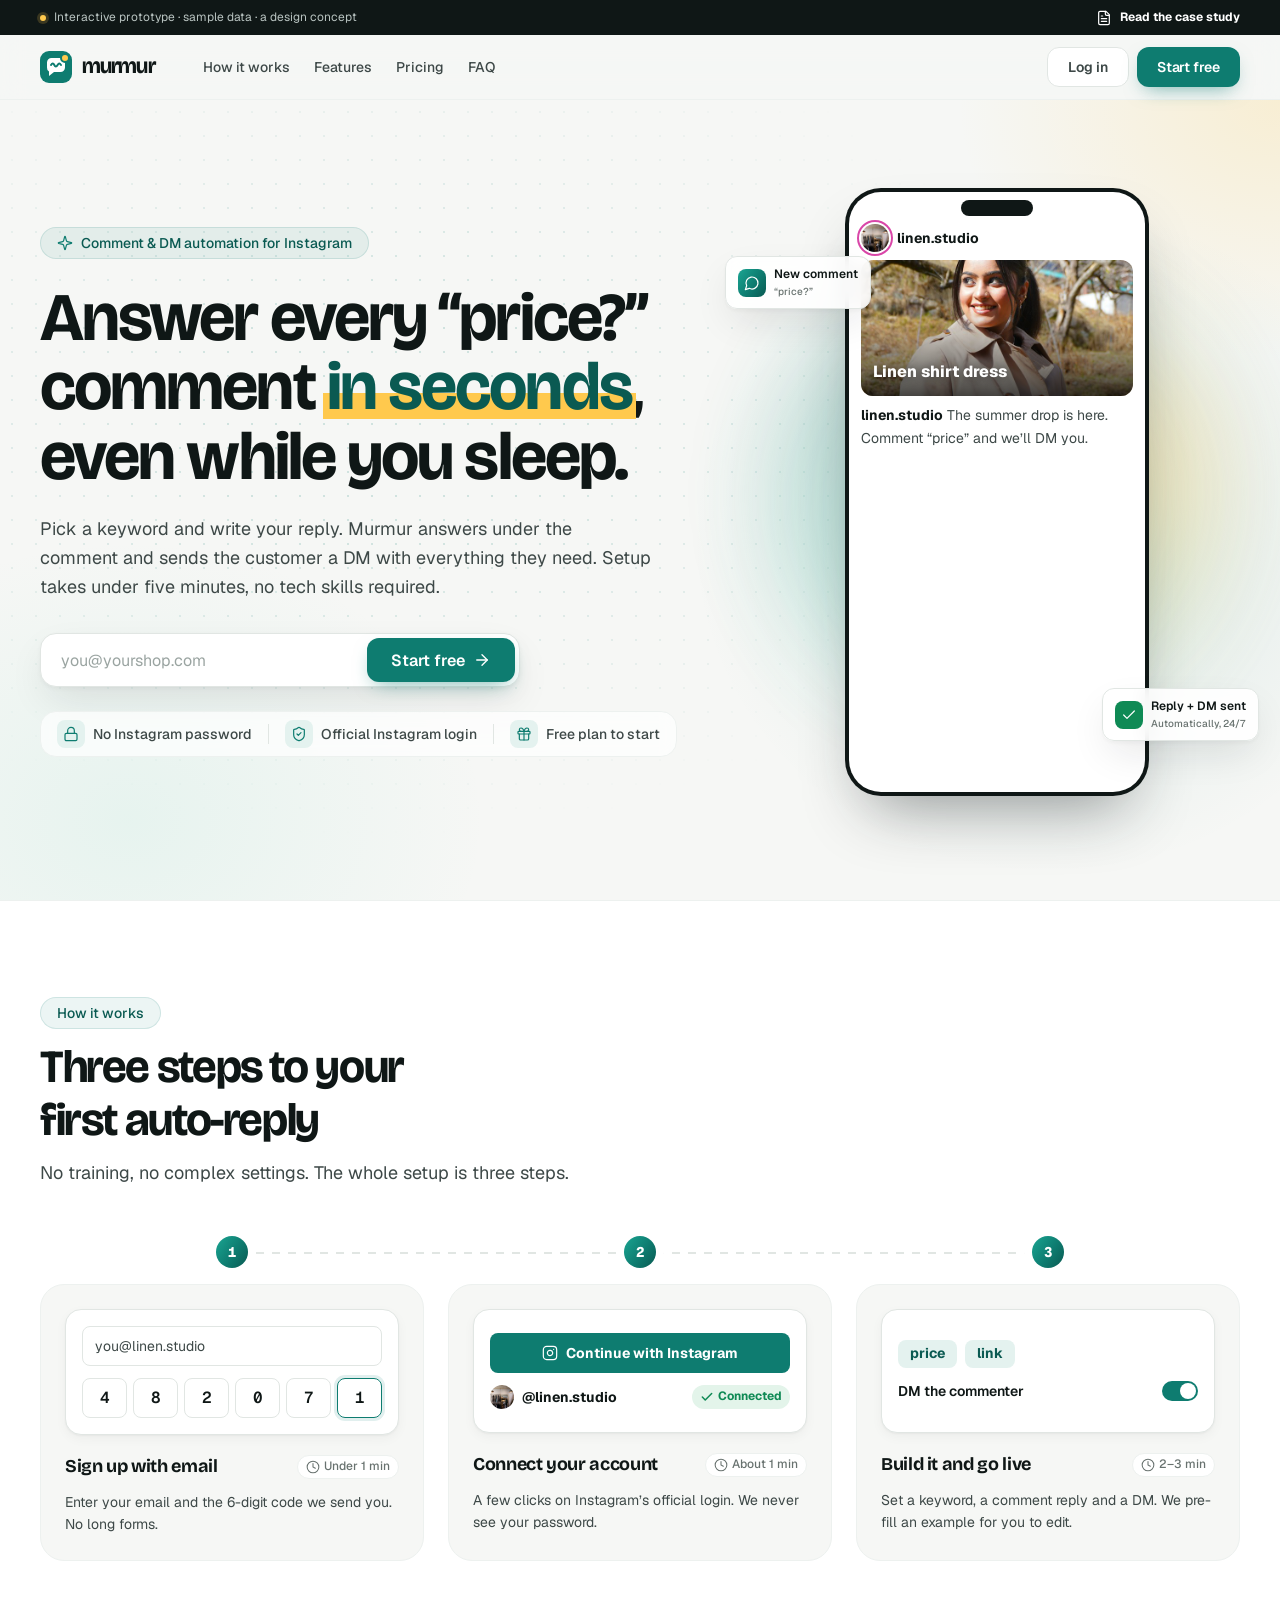
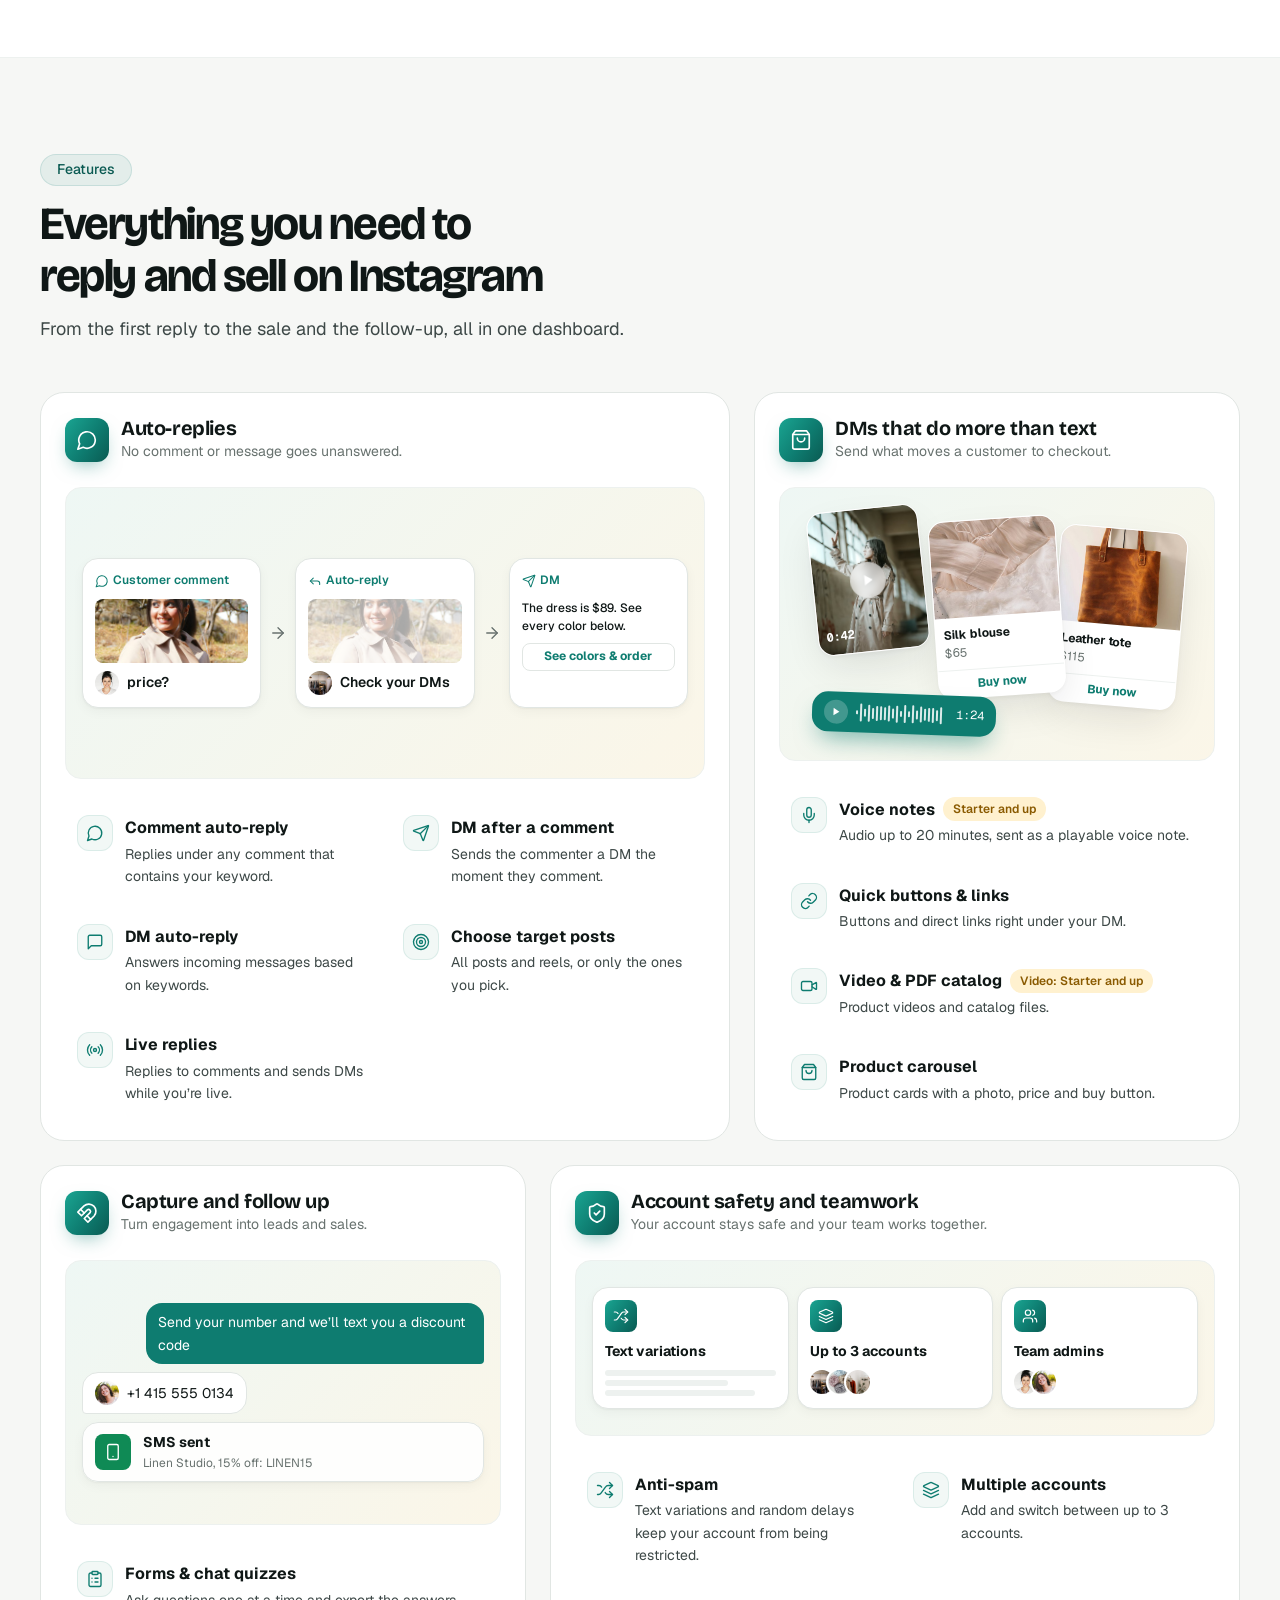
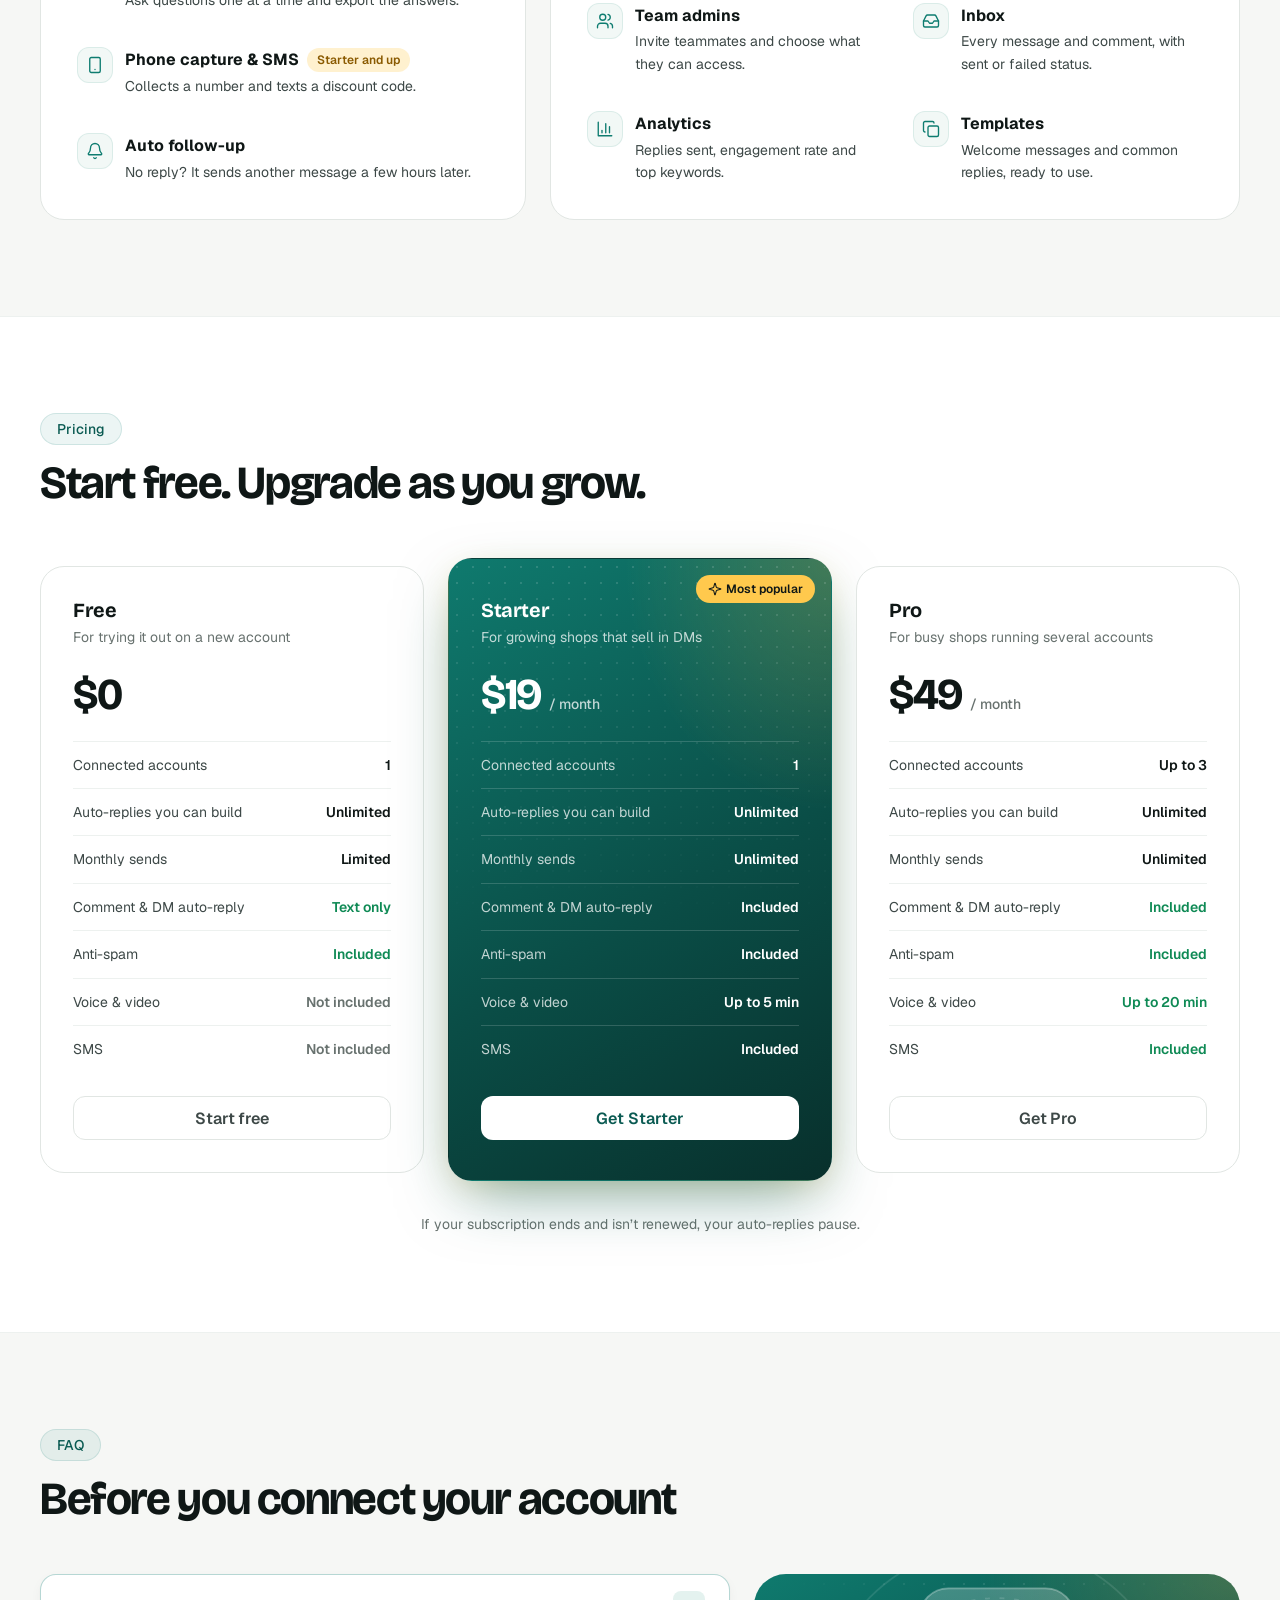
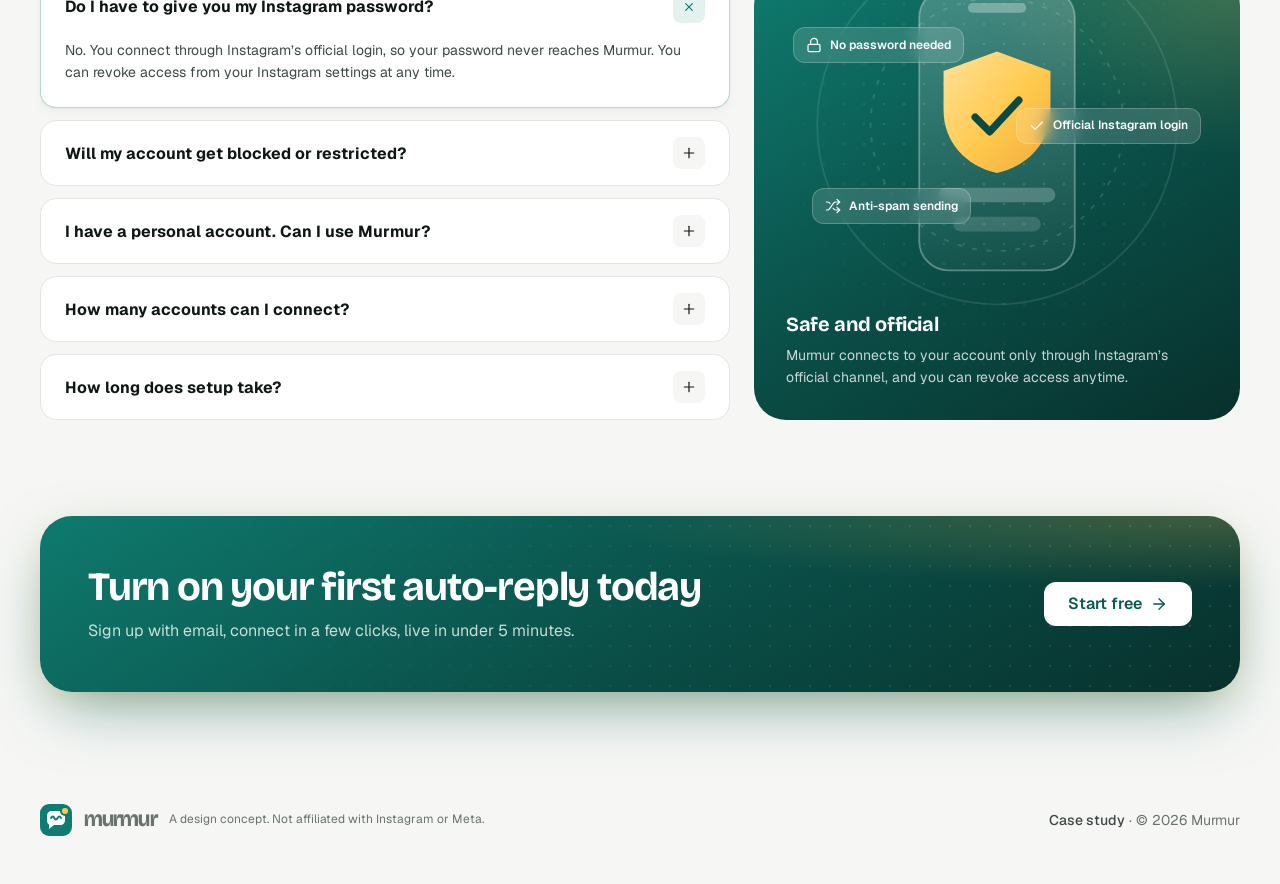
==== index.html @ b7e3a45d "Murmur: landing page, onboarding prototype and case study Co-Authored-By: Claude Opus 5.5 <noreply@a" ====
<!doctype html>
<html lang="en" dir="ltr">
<head>
<meta charset="utf-8">
<meta name="viewport" content="width=device-width, initial-scale=1, viewport-fit=cover">
<title>Murmur prototype</title>
<meta name="description" content="Murmur is a design concept for Instagram comment and DM automation: a landing page and a clickable onboarding flow, from sign-up to your first live auto-reply.">
<meta name="theme-color" content="#0E7C70">
<meta property="og:title" content="Murmur prototype">
<meta property="og:description" content="Murmur is a design concept for Instagram comment and DM automation: a landing page and a clickable onboarding flow, from sign-up to your first live auto-reply.">
<meta property="og:image" content="https://itsrezaazizi.github.io/murmur/docs/og.jpg">
<meta name="twitter:card" content="summary_large_image">
<link rel="icon" href="[data-uri]">
<style>
@font-face{font-family:'Bricolage Grotesque';src:url([data-uri]) format('woff2');font-weight:200 800;font-style:normal;font-display:swap}
@font-face{font-family:'Geist';src:url([data-uri]) format('woff2');font-weight:100 900;font-style:normal;font-display:swap}
@font-face{font-family:'Geist Mono';src:url([data-uri]) format('woff2');font-weight:100 900;font-style:normal;font-display:swap}
/* Murmur design system
   Layout: 1248 container, 12-col grid, 24 gutters. Spacing + radii on a 4px scale. Controls 36 / 40 / 44.
   Identity: lagoon teal (calm, trustworthy, not another blue SaaS) + butter (warmth, the "human" accent).
   Type: Bricolage Grotesque (display) + Geist (UI/body) + Geist Mono (numbers, code). Icons: Lucide, 1.8 stroke.
   Theme: light only (on purpose — the phone previews mimic Instagram's light UI). */
:root{
  color-scheme: light;
  interpolate-size: allow-keywords;
  --paper:#F6F7F5; --surface:#FFFFFF; --ink:#0F1716; --ink-2:#3D4847; --muted:#68726F;
  --line:#E1E6E3; --line-2:#EDF1EF;
  --brand:#0E7C70; --brand-deep:#0A5A52; --brand-soft:#E4F2EF; --brand-tint:#F2F8F6; --brand-ink:#FFFFFF;
  --butter:#FFC94D; --butter-soft:#FFF4D6; --mint:#5FD3B8;
  --grad:linear-gradient(125deg,#1AA592 0%,var(--brand) 55%,var(--brand-deep) 100%);
  --grad-deep:radial-gradient(120% 90% at 100% 0%,rgba(255,201,77,.22) 0%,transparent 45%),linear-gradient(150deg,#0F7A6E 0%,#0A4E47 55%,#08302C 100%);
  --grad-soft:linear-gradient(135deg,#EEF7F4 0%,#FBF6E8 100%);
  --ok:#0F8A55; --ok-soft:#E3F4EA; --warn:#8A5A00; --warn-soft:#FFF1CF; --err:#C0362C;
  --phone:#0F1716; --bubble:#EFF2F1;
  --f:'Geist', ui-sans-serif, system-ui, -apple-system, 'Segoe UI', sans-serif;
  --fd:'Bricolage Grotesque', 'Geist', ui-sans-serif, system-ui, sans-serif;
  --fm:'Geist Mono', ui-monospace, 'SF Mono', Menlo, monospace;
  --t-12:12px; --t-14:14px; --t-16:16px; --t-18:18px; --t-20:20px; --t-24:24px; --t-32:32px; --t-40:40px; --t-48:48px;
  --s-1:4px; --s-2:8px; --s-3:12px; --s-4:16px; --s-5:20px; --s-6:24px; --s-8:32px; --s-10:40px; --s-12:48px; --s-16:64px; --s-20:80px; --s-24:96px;
  --r-4:4px; --r-8:8px; --r-12:12px; --r-16:16px; --r-20:20px; --r-24:24px; --r-32:32px; --r-pill:999px;
  --h-sm:36px; --h-md:40px; --h-lg:44px;
  --sh-1:0 1px 2px rgba(25,28,30,.04),0 4px 12px rgba(25,28,30,.04);
  --sh-2:0 2px 4px rgba(25,28,30,.04),0 16px 40px -8px rgba(25,28,30,.12);
  --glow:0 24px 64px -16px rgba(10,90,82,.55),0 8px 32px -8px rgba(255,201,77,.35);
  --ease:cubic-bezier(.2,.8,.2,1);
}
*{box-sizing:border-box}
[hidden]{display:none!important}
html{-webkit-text-size-adjust:100%}
body{margin:0;background:var(--paper);color:var(--ink);font-family:var(--f);font-size:var(--t-16);line-height:1.6;-webkit-font-smoothing:antialiased;-moz-osx-font-smoothing:grayscale;font-feature-settings:"ss01","cv11"}
h1,h2,h3{font-family:var(--fd);line-height:1.15;margin:0;text-wrap:balance;color:var(--ink);font-weight:700;letter-spacing:-.02em}
::selection{background:var(--butter);color:var(--ink)}
p{margin:0}
button,input,textarea,select{font:inherit;color:inherit}
button{cursor:pointer}
a{color:var(--brand)}
:focus-visible{outline:2px solid var(--brand);outline-offset:2px;border-radius:var(--r-8)}
.wrap{max-width:1248px;margin-inline:auto;padding-inline:var(--s-6)}
@media (max-width:640px){.wrap{padding-inline:var(--s-4)}}
.g12{display:grid;grid-template-columns:repeat(12,minmax(0,1fr));gap:var(--s-6)}
.sr{position:absolute;width:1px;height:1px;overflow:hidden;clip:rect(0 0 0 0)}
svg.i{width:20px;height:20px;flex:none;stroke:currentColor;fill:none;stroke-width:1.8;stroke-linecap:round;stroke-linejoin:round}
.ic{display:inline-grid;place-items:center;flex:none}
.ic.ic{display:inline-grid;place-items:center;gap:0;margin:0;padding:0;line-height:0}
/* highlighter mark: the butter accent, used once per screen */
.gt{position:relative;white-space:nowrap;color:var(--brand-deep);background:linear-gradient(transparent 58%,var(--butter) 58%,var(--butter) 90%,transparent 90%);padding-inline:.06em;margin-inline:-.06em;-webkit-box-decoration-break:clone;box-decoration-break:clone}
.num,.mono{font-family:var(--fm);font-feature-settings:"tnum"}
.ph{background-size:cover;background-position:center;background-color:#E7E3DE}

/* prototype strip */
.proto{background:var(--ink);color:#B9C4C1;font-size:var(--t-12)}
.proto .dot{display:inline-block;width:6px;height:6px;border-radius:50%;background:var(--butter);margin-inline-end:var(--s-2);vertical-align:middle;box-shadow:0 0 0 3px rgba(255,201,77,.18)}
.proto .wrap{display:flex;gap:var(--s-3);align-items:center;justify-content:space-between;padding-block:var(--s-2);flex-wrap:wrap}
.proto a{color:#FFFFFF;text-decoration:none;font-weight:700;display:inline-flex;gap:var(--s-2);align-items:center}
.proto a svg{width:16px;height:16px}

/* buttons 36 / 40 / 44 */
.btn{display:inline-flex;align-items:center;justify-content:center;gap:var(--s-2);height:var(--h-md);padding-inline:var(--s-5);border:0;border-radius:var(--r-12);font-weight:700;font-size:var(--t-14);text-decoration:none;white-space:nowrap;transition:transform .15s,background .2s,box-shadow .2s,border-color .2s}
.btn svg{width:18px;height:18px}
.btn:active{transform:translateY(1px)}
.btn-sm{height:var(--h-sm);padding-inline:var(--s-4);border-radius:var(--r-8)}
.btn-lg{height:var(--h-lg);padding-inline:var(--s-6);font-size:var(--t-16)}
.btn-primary{background:var(--brand);color:var(--brand-ink);box-shadow:0 8px 20px -8px rgba(14,124,112,.6)}
.btn-primary:hover{background:var(--brand-deep)}
.btn-ghost{background:var(--surface);color:var(--ink-2);border:1px solid var(--line)}
.btn-ghost:hover{border-color:var(--ink-2)}
.btn-white{background:#FFFFFF;color:var(--brand)}
.btn-white:hover{background:var(--brand-soft)}
.btn-text{background:none;color:var(--ink-2);padding-inline:var(--s-2)}
.btn-text:hover{color:var(--brand)}
.btn-block{width:100%}
.btn[disabled]{opacity:.5;cursor:not-allowed}

.logo{display:inline-flex;align-items:center;gap:10px;color:var(--ink);text-decoration:none}
.logo-svg{width:32px;height:32px;display:block;flex:none}
.logo-word{font-family:var(--fd);font-weight:700;font-size:22px;letter-spacing:-.04em;line-height:1;font-variation-settings:"opsz" 96;padding-bottom:2px}
.tagpill{display:inline-flex;align-items:center;gap:var(--s-2);height:32px;padding-inline:var(--s-4);border-radius:var(--r-pill);font-size:var(--t-14);font-weight:600;color:var(--brand-deep);background:rgba(14,124,112,.08);border:1px solid rgba(14,124,112,.14)}
.tagpill svg{width:16px;height:16px;color:var(--brand)}

/* ================= LANDING ================= */
.site-head{position:sticky;top:env(safe-area-inset-top,0px);z-index:20;background:rgba(246,247,245,.8);backdrop-filter:blur(12px);border-bottom:1px solid var(--line-2)}
.site-head .wrap{display:flex;align-items:center;gap:var(--s-6);height:64px}
.site-nav{display:flex;gap:var(--s-6);margin-inline-start:var(--s-6)}
.site-nav a{color:var(--ink-2);text-decoration:none;font-weight:500;font-size:var(--t-14)}
.site-nav a:hover{color:var(--brand)}
.head-cta{display:flex;gap:var(--s-2);margin-inline-start:auto}
@media (max-width:860px){.site-nav{display:none}.head-cta{margin-inline-start:auto}.head-cta .btn-ghost{display:none}}

.hero{position:relative;overflow:hidden;padding-block:var(--s-16) var(--s-20)}
.hero::before{content:"";position:absolute;inset:0;background-image:radial-gradient(rgba(14,124,112,.16) 1px,transparent 1px);background-size:24px 24px;-webkit-mask-image:radial-gradient(ellipse 70% 70% at 30% 40%,#000 20%,transparent 75%);mask-image:radial-gradient(ellipse 70% 70% at 30% 40%,#000 20%,transparent 75%);pointer-events:none}
.hero::after{content:"";position:absolute;inset:0;background:radial-gradient(36% 46% at 100% 0%,rgba(255,201,77,.20),transparent 70%),radial-gradient(40% 60% at 82% 55%,rgba(14,124,112,.12),transparent 70%),radial-gradient(40% 50% at 10% 90%,rgba(95,211,184,.10),transparent 70%);pointer-events:none}
.hero .g12{position:relative;z-index:1;align-items:center}
.hero-copy{grid-column:span 7}
.hero-vis{grid-column:span 5}
.hero h1{font-size:clamp(40px,5.4vw,68px);font-weight:700;margin-top:var(--s-6);line-height:1.02;letter-spacing:-.035em;font-variation-settings:"opsz" 96}
.hero .lead{font-size:var(--t-18);color:var(--ink-2);margin-top:var(--s-6);max-width:34em;line-height:1.6}
.signup-inline{margin-top:var(--s-8);display:flex;gap:var(--s-2);max-width:480px;padding:var(--s-1);background:var(--surface);border:1px solid var(--line);border-radius:var(--r-16);box-shadow:var(--sh-2)}
.signup-inline .input{border:0;box-shadow:none}
.signup-inline .input:focus{box-shadow:none}
.signup-wrap .err{display:block;margin-top:var(--s-2)}
.field{flex:1;min-width:0;display:flex;flex-direction:column;gap:var(--s-2)}
.input{width:100%;height:var(--h-lg);border:1px solid var(--line);background:var(--surface);border-radius:var(--r-12);padding-inline:var(--s-4);font-size:var(--t-16);transition:border-color .15s,box-shadow .15s}
.input:focus{outline:none;border-color:var(--brand);box-shadow:0 0 0 4px rgba(14,124,112,.12)}
.input::placeholder{color:#9AA4A1}
.input.bad{border-color:var(--err)}
.err{color:var(--err);font-size:var(--t-14);font-weight:500}
/* trust row */
.trust{display:inline-flex;flex-wrap:wrap;align-items:center;gap:var(--s-2) var(--s-4);margin-top:var(--s-6);padding:var(--s-2) var(--s-4);background:rgba(255,255,255,.7);backdrop-filter:blur(8px);border:1px solid var(--line-2);border-radius:var(--r-16)}
.trust > span{display:inline-flex;align-items:center;gap:var(--s-2);font-size:var(--t-14);color:var(--ink-2);font-weight:500}
.trust .ic{width:28px;height:28px;border-radius:var(--r-8);background:var(--brand-soft);color:var(--brand)}
.trust .ic svg{width:16px;height:16px}
.trust .sep{width:1px;height:20px;background:var(--line)}
@media (max-width:960px){
  .hero{padding-block:var(--s-10) var(--s-12)}
  .hero-copy,.hero-vis{grid-column:1/-1}
}
@media (max-width:640px){.trust{display:flex;flex-direction:column;align-items:flex-start}.trust .sep{display:none}}
@media (max-width:520px){.signup-inline{flex-direction:column}.signup-inline .btn{width:100%}}

/* stage */
.stage{position:relative;display:grid;place-items:center;padding-block:var(--s-6)}
.stage .ring{position:absolute;width:440px;height:440px;max-width:100%;border-radius:50%;background:conic-gradient(from 200deg,rgba(95,211,184,.34),rgba(14,124,112,.30),rgba(255,201,77,.38),rgba(95,211,184,.34));filter:blur(48px);opacity:.85}
.float{position:absolute;z-index:3;display:flex;align-items:center;gap:var(--s-2);padding:var(--s-2) var(--s-3);background:rgba(255,255,255,.9);backdrop-filter:blur(8px);border:1px solid var(--line);border-radius:var(--r-12);box-shadow:var(--sh-2);font-size:var(--t-12);font-weight:600;white-space:nowrap}
.float .fi{width:28px;height:28px;border-radius:var(--r-8);display:grid;place-items:center;color:#fff;background:var(--grad)}
.float .fi svg{width:16px;height:16px}
.float small{display:block;color:var(--muted);font-weight:500}
.float.f1{top:14%;left:-6%}
.float.f2{bottom:12%;right:-4%}
.float.f2 .fi{background:var(--ok)}
@media (prefers-reduced-motion:no-preference){.float.f1{animation:bob 6s ease-in-out infinite}.float.f2{animation:bob 6s ease-in-out -3s infinite}}
@keyframes bob{0%,100%{transform:translateY(0)}50%{transform:translateY(-8px)}}
@media (max-width:1100px){.float.f1{left:0}.float.f2{right:0}}
@media (max-width:420px){.float{display:none}}

/* phone mock */
.phone{position:relative;z-index:2;width:304px;max-width:100%;margin-inline:auto;background:var(--phone);border-radius:36px;padding:var(--s-1);box-shadow:0 32px 64px -24px rgba(25,28,30,.45)}
.screen{background:var(--surface);border-radius:32px;overflow:hidden;height:600px;display:flex;flex-direction:column;position:relative;font-size:var(--t-14);line-height:1.6}
.notch{height:24px;display:flex;justify-content:center;align-items:flex-end;flex:none}
.notch::after{content:"";width:72px;height:16px;border-radius:var(--r-8);background:var(--phone)}
.ig-bar{display:flex;align-items:center;justify-content:space-between;padding:var(--s-2) var(--s-4);border-bottom:1px solid var(--line-2);font-weight:700;flex:none}
.ig-head{display:flex;align-items:center;gap:var(--s-2);padding:var(--s-2) var(--s-3)}
.av{width:28px;height:28px;border-radius:50%;display:grid;place-items:center;font-weight:800;font-size:var(--t-12);flex:none;background-color:#E7E3DE;background-size:cover;background-position:center;color:#fff}
.av.story{box-shadow:0 0 0 2px #fff,0 0 0 4px #D946A8}
.av.sm{width:24px;height:24px}
.av.lg{width:52px;height:52px}
.ig-img{aspect-ratio:1/1;max-width:100%;margin-inline:var(--s-3);border-radius:var(--r-12);display:flex;align-items:flex-end;padding:var(--s-3);color:#fff;font-weight:800;font-size:var(--t-16);position:relative;overflow:hidden}
.ig-img::after{content:"";position:absolute;inset:auto 0 0 0;height:64%;background:linear-gradient(180deg,transparent,rgba(0,0,0,.72))}
.ig-img span{position:relative;z-index:1;text-shadow:0 1px 8px rgba(0,0,0,.45)}
.ig-cap{padding:var(--s-2) var(--s-3);color:var(--ink-2)}
.ig-cap b,.cm b{color:var(--ink);font-weight:700;margin-inline-end:var(--s-1)}
.cms{padding:var(--s-1) var(--s-3) var(--s-3);display:flex;flex-direction:column;gap:var(--s-3)}
.cm{display:flex;gap:var(--s-2);align-items:flex-start}
.cm .av{width:24px;height:24px}
.cm.reply{margin-inline-start:var(--s-8)}
.cm .meta{color:var(--muted);font-size:var(--t-12)}

/* landing demo */
.demo .ig-img{aspect-ratio:2/1}
.demo .cm,.demo .dm-pop{transition:opacity .45s,transform .45s}
.demo[data-s="0"] .s1,.demo[data-s="0"] .s2,.demo[data-s="0"] .s3,
.demo[data-s="1"] .s2,.demo[data-s="1"] .s3,
.demo[data-s="2"] .s3,.demo[data-s="3"] .s3{opacity:0;transform:translateY(8px)}
.typing{display:inline-flex;gap:4px;vertical-align:middle}
.typing i{width:6px;height:6px;border-radius:50%;background:var(--muted);animation:blink 1s infinite}
.typing i:nth-child(2){animation-delay:.15s}.typing i:nth-child(3){animation-delay:.3s}
@keyframes blink{0%,100%{opacity:.25}50%{opacity:1}}
.dm-pop{position:absolute;inset-inline:var(--s-3);bottom:var(--s-3);background:var(--surface);border:1px solid var(--line);border-radius:var(--r-16);padding:var(--s-3);box-shadow:var(--sh-2);display:flex;flex-direction:column;gap:var(--s-2);z-index:2}
.dm-pop .top{display:flex;align-items:center;gap:var(--s-2);font-weight:700;font-size:var(--t-12)}
.dm-pop .top small{margin-inline-start:auto;color:var(--ok);font-weight:700;display:inline-flex;gap:var(--s-1);align-items:center}
.dm-pop .top small svg{width:14px;height:14px}
.dm-pop .msg{background:var(--bubble);border-radius:var(--r-12);padding:var(--s-2) var(--s-3)}
.dm-pop .b{border:1px solid var(--line);border-radius:var(--r-8);text-align:center;height:var(--h-sm);display:grid;place-items:center;color:var(--brand);font-weight:700}
@media (prefers-reduced-motion:reduce){.demo .cm,.demo .dm-pop{transition:none}.typing i{animation:none;opacity:.6}}

/* sections */
.sec{padding-block:var(--s-24)}
.sec-head{max-width:640px;margin-bottom:var(--s-12);display:flex;flex-direction:column;gap:var(--s-3);align-items:flex-start}
.sec-head h2{font-size:clamp(24px,3vw,32px)}
.sec-head p{color:var(--ink-2);font-size:var(--t-16)}
.band{background:var(--surface);border-block:1px solid var(--line-2)}
@media (max-width:700px){.sec{padding-block:var(--s-16)}.sec-head{margin-bottom:var(--s-8)}}

/* steps */
.steps{position:relative}
.steps::before{content:"";position:absolute;top:16px;inset-inline:16.66%;height:2px;background:repeating-linear-gradient(90deg,var(--line) 0 8px,transparent 8px 16px)}
.step{grid-column:span 4;display:flex;flex-direction:column;gap:var(--s-4);position:relative}
.step .n{width:32px;height:32px;border-radius:50%;background:var(--grad);color:#fff;display:grid;place-items:center;font-weight:800;font-size:var(--t-14);box-shadow:0 0 0 8px var(--surface);margin-inline:auto}
.step-card{background:var(--paper);border:1px solid var(--line-2);border-radius:var(--r-24);padding:var(--s-6);display:flex;flex-direction:column;gap:var(--s-3);flex:1}
.step-card .mock{margin-bottom:var(--s-2)}
.st-h{display:flex;align-items:center;justify-content:space-between;gap:var(--s-3)}
.step h3{font-size:var(--t-18)}
.step p{color:var(--ink-2);font-size:var(--t-14)}
.step .t{display:inline-flex;align-items:center;gap:var(--s-1);font-size:var(--t-12);color:var(--muted);font-weight:500;height:24px;padding-inline:var(--s-2);border-radius:var(--r-pill);background:var(--surface);border:1px solid var(--line-2);white-space:nowrap;flex:none}
.step .t svg{width:14px;height:14px}
.mock{background:var(--surface);border:1px solid var(--line);border-radius:var(--r-16);padding:var(--s-4);display:flex;flex-direction:column;gap:var(--s-3);box-shadow:var(--sh-1);min-height:124px;justify-content:center}
.m-input{height:var(--h-md);border:1px solid var(--line);border-radius:var(--r-8);display:flex;align-items:center;padding-inline:var(--s-3);color:var(--ink-2);font-size:var(--t-14)}
.m-otp{display:flex;gap:6px}
.m-otp i{flex:1;height:var(--h-md);border-radius:var(--r-8);border:1px solid var(--line);display:grid;place-items:center;font-style:normal;font-weight:600;font-family:var(--fm)}
.m-otp i:last-child{border-color:var(--brand);box-shadow:0 0 0 3px rgba(14,124,112,.12)}
.m-btn{height:var(--h-md);border-radius:var(--r-8);background:var(--brand);color:#fff;display:flex;align-items:center;justify-content:center;gap:var(--s-2);font-weight:700;font-size:var(--t-14)}
.m-btn svg{width:16px;height:16px}
.m-page{display:flex;align-items:center;gap:var(--s-2);font-size:var(--t-14);font-weight:700}
.m-page .pill{margin-inline-start:auto}
.m-page .u{direction:ltr}
.m-chips{display:flex;gap:var(--s-2);flex-wrap:wrap}
.m-chips span{height:28px;display:inline-flex;align-items:center;padding-inline:var(--s-3);border-radius:var(--r-8);background:var(--brand-soft);color:var(--brand-deep);font-weight:700;font-size:var(--t-14)}
.m-row{display:flex;align-items:center;justify-content:space-between;font-size:var(--t-14);font-weight:600}
.m-sw{width:36px;height:20px;border-radius:var(--r-pill);background:var(--brand);position:relative}
.m-sw::after{content:"";position:absolute;top:2px;right:2px;width:16px;height:16px;border-radius:50%;background:#fff}
@media (max-width:860px){.step{grid-column:1/-1}.steps::before{display:none}.step .n{margin-inline:0}}

/* bento features */
.fg{background:var(--surface);border:1px solid var(--line);border-radius:var(--r-24);padding:var(--s-6);display:flex;flex-direction:column;gap:var(--s-6);position:relative;overflow:hidden}
.fg.w7{grid-column:span 7}.fg.w5{grid-column:span 5}
.fg-top{display:flex;gap:var(--s-3);align-items:center}
.fg-ic{width:44px;height:44px;border-radius:var(--r-12);background:var(--grad);color:#fff;display:grid;place-items:center;box-shadow:0 8px 20px -8px rgba(14,124,112,.6)}
.fg-ic svg{width:22px;height:22px}
.fg h3{font-size:var(--t-20)}
.fg .sub{color:var(--muted);font-size:var(--t-14)}
.fviz{flex:1;min-height:176px;border-radius:var(--r-16);background:var(--grad-soft);border:1px solid var(--line-2);position:relative;overflow:hidden;padding:var(--s-4);display:flex;align-items:center}
.fl{list-style:none;padding:0;margin:0;display:grid;grid-template-columns:repeat(2,minmax(0,1fr));gap:var(--s-3)}
.fg.w5 .fl{grid-template-columns:minmax(0,1fr)}
.fl li{display:grid;grid-template-columns:36px minmax(0,1fr);gap:var(--s-3);align-items:start;padding:var(--s-3);border-radius:var(--r-12);transition:background .2s}
.fl li:hover{background:var(--paper)}
.fl .li-ic{width:36px;height:36px;border-radius:var(--r-12);background:var(--brand-tint);border:1px solid rgba(14,124,112,.1);color:var(--brand);display:grid;place-items:center}
.fl .li-ic svg{width:18px;height:18px}
.fl b{font-weight:700;display:flex;align-items:center;flex-wrap:wrap;gap:var(--s-1) var(--s-2);font-size:var(--t-16);line-height:1.6}
.fl span.d{color:var(--ink-2);font-size:var(--t-14);line-height:1.6;display:block;margin-top:2px}
.tag{display:inline-flex;align-items:center;gap:var(--s-1);height:24px;font-size:var(--t-12);font-weight:600;padding-inline:10px;border-radius:var(--r-pill);background:var(--warn-soft);color:var(--warn);white-space:nowrap}
.tag svg{width:12px;height:12px}
/* viz: comment → reply → dm, fill */
.flow3{display:flex;align-items:stretch;gap:var(--s-2);width:100%}
.flow3 .nd{flex:1;min-width:0;background:var(--surface);border:1px solid var(--line);border-radius:var(--r-16);padding:var(--s-3);display:flex;flex-direction:column;gap:var(--s-2);box-shadow:var(--sh-1)}
.flow3 .nd small{font-size:var(--t-12);font-weight:600;color:var(--brand);display:flex;align-items:center;gap:var(--s-1)}
.flow3 .nd small svg{width:14px;height:14px}
.flow3 .nd .row{display:flex;align-items:center;gap:var(--s-2);font-size:var(--t-14);font-weight:600;line-height:1.5}
.flow3 .nd .btn-mini{height:28px;border-radius:var(--r-8);border:1px solid var(--line);display:grid;place-items:center;font-size:var(--t-12);font-weight:700;color:var(--brand)}
.flow3 .thumb{height:64px;border-radius:var(--r-8)}
.flow3 .ar{display:grid;place-items:center;color:var(--muted)}
.flow3 .ar svg{width:18px;height:18px}
@media (max-width:640px){.flow3{flex-direction:column}.flow3 .ar svg{transform:rotate(-90deg)}}
/* viz: collage */
.collage{width:100%;height:100%;min-height:240px;position:relative}
.cc{position:absolute;background:var(--surface);border-radius:var(--r-16);box-shadow:var(--sh-2);overflow:hidden;border:1px solid rgba(255,255,255,.8)}
.cc .im{height:96px}
.cc .t{padding:var(--s-2);font-size:var(--t-12);line-height:1.5}
.cc .t b{display:block;font-size:var(--t-12)}
.cc .t span{color:var(--muted)}
.cc .by{display:grid;place-items:center;height:28px;border-top:1px solid var(--line-2);color:var(--brand);font-size:var(--t-12);font-weight:700}
.cc.c1{width:128px;top:10%;right:4%;transform:rotate(5deg)}
.cc.c2{width:128px;top:6%;right:34%;transform:rotate(-4deg);z-index:2}
.cc.cvid{width:112px;height:144px;top:2%;left:4%;transform:rotate(-6deg)}
.cc.cvid .im{height:100%}
.cc.cvid .pl{position:absolute;inset:0;display:grid;place-items:center}
.cc.cvid .pl span{width:36px;height:36px;border-radius:50%;background:rgba(255,255,255,.3);backdrop-filter:blur(4px);display:grid;place-items:center}
.cc.cvid .pl svg{width:14px;height:14px;fill:#fff;stroke:none}
.cc.cvid small{position:absolute;bottom:var(--s-2);left:var(--s-2);color:#fff;font-size:var(--t-12);font-weight:700}
.vvoice{position:absolute;bottom:4%;left:4%;z-index:3;display:flex;align-items:center;gap:var(--s-2);background:var(--brand);color:#fff;border-radius:var(--r-16);padding:var(--s-2) var(--s-3);width:184px;direction:ltr;box-shadow:0 12px 24px -8px rgba(14,124,112,.6);transform:rotate(2deg)}
.vvoice .pp{flex:none;width:24px;height:24px;border-radius:50%;background:rgba(255,255,255,.22);display:grid;place-items:center}
.vvoice .pp svg{width:10px;height:10px;fill:#fff;stroke:none}
.vvoice .w{flex:1;display:flex;align-items:center;gap:2px;height:20px}
.vvoice .w i{width:2px;border-radius:2px;background:rgba(255,255,255,.85)}
.vvoice small{font-size:var(--t-12)}
/* viz: lead chat */
.chatviz{display:flex;flex-direction:column;gap:var(--s-2);width:100%}
.cv{max-width:84%;border-radius:var(--r-16);padding:var(--s-2) var(--s-3);font-size:var(--t-14);line-height:1.6}
.cv.me{align-self:flex-end;background:var(--brand);color:#fff;border-end-end-radius:var(--r-4)}
.cv.them{align-self:flex-start;display:flex;align-items:center;gap:var(--s-2);background:var(--surface);border:1px solid var(--line);border-end-start-radius:var(--r-4)}
.cv.them span{direction:ltr}
.sms{align-self:stretch;display:flex;align-items:center;gap:var(--s-3);background:rgba(255,255,255,.9);border:1px solid var(--line);border-radius:var(--r-16);padding:var(--s-2) var(--s-3);box-shadow:var(--sh-1);font-size:var(--t-12)}
.sms .ic{width:32px;height:32px;border-radius:var(--r-8);background:var(--ok);color:#fff}
.sms .ic svg{width:16px;height:16px}
.sms b{display:block;font-size:var(--t-14)}
.sms span{color:var(--muted)}
/* viz: tiles */
.tiles{display:grid;grid-template-columns:repeat(3,minmax(0,1fr));gap:var(--s-2);width:100%}
.tile{background:var(--surface);border:1px solid var(--line);border-radius:var(--r-16);padding:var(--s-3);display:flex;flex-direction:column;gap:var(--s-2);box-shadow:var(--sh-1)}
.tile .ic{width:32px;height:32px;border-radius:var(--r-8);background:var(--grad);color:#fff}
.tile .ic svg{width:16px;height:16px}
.tile b{font-size:var(--t-14)}
.tile .lines{display:flex;flex-direction:column;gap:4px}
.tile .lines i{height:6px;border-radius:3px;background:var(--line-2)}
.tile .avs{display:flex}
.tile .avs .av{width:24px;height:24px;box-shadow:0 0 0 2px #fff;margin-inline-start:-6px}
.tile .avs .av:first-child{margin-inline-start:0}
@media (max-width:960px){.fg.w7,.fg.w5{grid-column:1/-1}}
@media (max-width:560px){.fl{grid-template-columns:minmax(0,1fr)}.tiles{grid-template-columns:minmax(0,1fr)}}

/* pricing */
.plans{align-items:center}
.plan{grid-column:span 4;background:var(--surface);border:1px solid var(--line);border-radius:var(--r-24);padding:var(--s-8);display:flex;flex-direction:column;gap:var(--s-6);position:relative}
.plan h3{font-size:var(--t-20)}
.plan .fit{color:var(--muted);font-size:var(--t-14);margin-top:var(--s-1)}
.price{font-family:var(--fd);font-weight:700;font-size:44px;line-height:1;letter-spacing:-.03em;font-variation-settings:"opsz" 96}
.price small{font-family:var(--f);font-size:var(--t-14);color:var(--muted);font-weight:500;letter-spacing:0}
.pl{list-style:none;margin:0;padding:0;display:flex;flex-direction:column}
.pl li{display:flex;justify-content:space-between;gap:var(--s-3);padding-block:var(--s-3);border-top:1px solid var(--line-2);font-size:var(--t-14)}
.pl li span:first-child{color:var(--ink-2)}
.pl li span:last-child{font-weight:600;text-align:end}
.pl .no{color:var(--muted);font-weight:500}
.pl .yes{color:var(--ok)}
.plan.hi{background:var(--grad-deep);border-color:transparent;color:#fff;box-shadow:var(--glow);padding-block:var(--s-10)}
.plan.hi::before{content:"";position:absolute;inset:0;border-radius:inherit;background-image:radial-gradient(rgba(255,255,255,.14) 1px,transparent 1px);background-size:16px 16px;-webkit-mask-image:linear-gradient(180deg,#000,transparent 60%);mask-image:linear-gradient(180deg,#000,transparent 60%);pointer-events:none}
.plan.hi > *{position:relative}
.plan.hi h3,.plan.hi .price{color:#fff}
.plan.hi .fit,.plan.hi .price small,.plan.hi .pl li span:first-child{color:rgba(255,255,255,.75)}
.plan.hi .pl li{border-color:rgba(255,255,255,.16)}
.plan.hi .pl li span:last-child{color:#FFFFFF}
.plan.hi .pl .yes{color:var(--butter)}
.plan .badge{position:absolute;top:var(--s-4);inset-inline-end:var(--s-4);height:28px;display:inline-flex;align-items:center;gap:var(--s-1);padding-inline:var(--s-3);border-radius:var(--r-pill);background:var(--butter);color:var(--ink);font-size:var(--t-12);font-weight:600}
.plan .badge svg{width:14px;height:14px}
.plan-note{color:var(--muted);font-size:var(--t-14);margin-top:var(--s-8);text-align:center}
@media (max-width:960px){.plan{grid-column:1/-1}.plan.hi{order:-1}}

/* faq + art */
.faq-grid{align-items:stretch}
.faq{grid-column:span 7;display:flex;flex-direction:column;gap:var(--s-3)}
.faq details{background:var(--surface);border:1px solid var(--line);border-radius:var(--r-16);padding-inline:var(--s-6);transition:border-color .2s,box-shadow .2s}
.faq details[open]{border-color:rgba(14,124,112,.3);box-shadow:var(--sh-1)}
.faq summary{cursor:pointer;font-weight:700;min-height:64px;list-style:none;display:flex;justify-content:space-between;gap:var(--s-4);align-items:center}
.faq summary::-webkit-details-marker{display:none}
.faq summary .pm{width:32px;height:32px;border-radius:var(--r-8);background:var(--paper);display:grid;place-items:center;flex:none;transition:background .2s,color .2s}
.faq summary .pm svg{width:16px;height:16px;transition:transform .3s var(--ease)}
.faq details[open] summary .pm{background:var(--brand-soft);color:var(--brand)}
.faq details[open] summary .pm svg{transform:rotate(45deg)}
.faq details p{color:var(--ink-2);padding-bottom:var(--s-6);font-size:var(--t-14)}
details::details-content{block-size:0;overflow:hidden;transition:block-size .35s var(--ease),content-visibility .35s allow-discrete}
details[open]::details-content{block-size:auto}
.art{grid-column:span 5;border-radius:var(--r-32);background:var(--grad-deep);position:relative;overflow:hidden;min-height:400px;color:#fff;display:flex;flex-direction:column;justify-content:flex-end;padding:var(--s-8);gap:var(--s-2)}
.art::before{content:"";position:absolute;inset:0;background-image:radial-gradient(rgba(255,255,255,.14) 1px,transparent 1px);background-size:20px 20px;-webkit-mask-image:radial-gradient(ellipse at 50% 35%,#000 20%,transparent 70%);mask-image:radial-gradient(ellipse at 50% 35%,#000 20%,transparent 70%)}
.art svg.scene{position:absolute;inset:0;width:100%;height:100%}
.art .achip{position:absolute;display:inline-flex;align-items:center;gap:var(--s-2);height:36px;padding-inline:var(--s-3);border-radius:var(--r-12);background:rgba(255,255,255,.14);border:1px solid rgba(255,255,255,.22);backdrop-filter:blur(8px);font-size:var(--t-12);font-weight:600;white-space:nowrap}
.art .achip svg{width:16px;height:16px}
.art .c1{top:12%;inset-inline-start:8%}
.art .c2{top:30%;inset-inline-end:8%}
.art .c3{top:48%;inset-inline-start:12%}
.art h3{color:#fff;font-size:var(--t-20);position:relative}
.art p{color:rgba(255,255,255,.78);font-size:var(--t-14);position:relative}
@media (max-width:960px){.faq,.art{grid-column:1/-1}.art{min-height:360px;order:-1}}

/* final cta */
.final{position:relative;overflow:hidden;background:var(--grad-deep);color:#fff;border-radius:var(--r-32);padding:var(--s-12);display:flex;align-items:center;justify-content:space-between;gap:var(--s-6);flex-wrap:wrap;box-shadow:var(--glow)}
.final::before{content:"";position:absolute;inset:0;background-image:radial-gradient(rgba(255,255,255,.12) 1px,transparent 1px);background-size:20px 20px;-webkit-mask-image:linear-gradient(90deg,transparent,#000);mask-image:linear-gradient(90deg,transparent,#000)}
.final > *{position:relative}
.final h2{color:#fff;font-size:clamp(20px,2.6vw,28px)}
.final p{color:rgba(255,255,255,.78);margin-top:var(--s-2)}
@media (max-width:700px){.final{padding:var(--s-8)}}
.foot{padding-block:var(--s-12) 112px;color:var(--muted);font-size:var(--t-14)}
.foot .wrap{display:flex;justify-content:space-between;align-items:center;gap:var(--s-3);flex-wrap:wrap}
.by{display:inline-flex;align-items:center;gap:var(--s-3)}
.foot .by small{font-size:var(--t-12);color:var(--muted);max-width:28em}
.foot a{color:var(--ink-2);text-decoration:none;font-weight:500}
.foot a:hover{color:var(--brand)}
@media (min-width:861px){.foot{padding-bottom:var(--s-12)}}
.mcta{position:fixed;inset-inline:0;bottom:0;z-index:30;background:rgba(255,255,255,.92);backdrop-filter:blur(12px);border-top:1px solid var(--line);padding:var(--s-3) var(--s-4) calc(var(--s-3) + env(safe-area-inset-bottom,0px));display:none;gap:var(--s-3);align-items:center}
.mcta small{color:var(--muted);font-size:var(--t-12);line-height:1.5}
@media (max-width:860px){.mcta.on{display:flex}}

/* ================= FLOW ================= */
.flow-head{position:sticky;top:env(safe-area-inset-top,0px);z-index:20;background:rgba(255,255,255,.92);backdrop-filter:blur(12px);border-bottom:1px solid var(--line)}
.flow-head .wrap{display:flex;align-items:center;gap:var(--s-4);height:64px}
@media (max-width:420px){.flow-head .btn-sm svg{display:none}}
.flow-time{margin-inline-start:auto;font-size:var(--t-12);color:var(--muted);display:inline-flex;gap:var(--s-2);align-items:center;white-space:nowrap;height:28px;padding-inline:var(--s-3);border-radius:var(--r-pill);background:var(--paper);border:1px solid var(--line-2)}
.flow-time svg{width:14px;height:14px}
@media (max-width:640px){.flow-time .tx{display:none}.flow-time{padding-inline:var(--s-2)}}
.flow-bg{position:relative}
.flow-bg::before{content:"";position:absolute;inset:0;height:480px;background-image:radial-gradient(rgba(14,124,112,.12) 1px,transparent 1px);background-size:24px 24px;-webkit-mask-image:linear-gradient(180deg,#000,transparent);mask-image:linear-gradient(180deg,#000,transparent);pointer-events:none}
.center{position:relative;display:flex;justify-content:center;padding-block:var(--s-8) var(--s-16)}
.flow-col{width:100%;max-width:560px;display:flex;flex-direction:column;gap:var(--s-4)}

/* wizard: one fixed frame (560) on every step; labels above bars */
.wiz{width:100%;max-width:560px;margin-inline:auto}
.wiz-steps{list-style:none;margin:0;padding:0;display:grid;grid-template-columns:repeat(4,minmax(0,1fr));gap:var(--s-2)}
.wiz-steps li{display:flex;flex-direction:column;gap:var(--s-2);font-size:var(--t-12);color:var(--muted);font-weight:500;min-width:0}
.wiz-steps .wl{display:flex;align-items:center;gap:6px;white-space:nowrap;overflow:hidden;min-height:20px}
.wiz-steps .wl em{font-style:normal;width:20px;height:20px;border-radius:6px;background:var(--line-2);display:grid;place-items:center;font-size:var(--t-12);font-weight:700;flex:none}
.wiz-steps .wl svg{width:20px;height:20px;padding:4px;border-radius:6px;background:var(--ok);color:#fff;stroke-width:3;flex:none}
.wiz-steps li i{display:block;height:4px;border-radius:var(--r-pill);background:var(--line);overflow:hidden;position:relative}
.wiz-steps li i::after{content:"";position:absolute;inset:0;width:0;background:var(--grad);border-radius:inherit;transition:width .5s var(--ease)}
.wiz-steps li.is-done i::after{width:100%}
.wiz-steps li.is-on i::after{width:50%}
.wiz-steps li.is-on{color:var(--ink);font-weight:700}
.wiz-steps li.is-on .wl em{background:var(--grad);color:#fff}
.wiz-steps li.is-done{color:var(--ink-2)}
@media (max-width:420px){.wiz-steps li:not(.is-on) .lb{display:none}}
/* action row: back 1/3 + primary 2/3, outside the card */
.actions{display:grid;grid-template-columns:minmax(0,1fr) minmax(0,2fr);gap:var(--s-3)}
.actions .btn{width:100%;padding-inline:var(--s-3)}
.actions.solo{grid-template-columns:minmax(0,1fr)}
.act-err{display:block;margin-top:var(--s-3)}
@media (max-width:520px){.actions .btn{font-size:var(--t-14)}.actions .btn-ghost svg{display:none}}
.card{background:var(--surface);border:1px solid var(--line);border-radius:var(--r-24);padding:var(--s-8);width:100%;box-shadow:var(--sh-2)}
.card h1{font-size:var(--t-24)}
.card .sub{color:var(--ink-2);margin-top:var(--s-2);font-size:var(--t-14)}
.stack{display:flex;flex-direction:column;gap:var(--s-4);margin-top:var(--s-6)}
.lbl{font-weight:700;font-size:var(--t-14)}
.hint{color:var(--muted);font-size:var(--t-12)}
.linkbtn{background:none;border:0;padding:0;color:var(--brand);font-weight:700;font-size:var(--t-14)}
.otp{display:flex;gap:var(--s-2);direction:ltr;justify-content:center}
.otp input{width:52px;height:56px;text-align:center;font-size:var(--t-24);font-weight:700;border:1px solid var(--line);border-radius:var(--r-12);background:var(--surface)}
.otp input:focus{outline:none;border-color:var(--brand);box-shadow:0 0 0 4px rgba(14,124,112,.12)}
.protonote{background:var(--warn-soft);color:var(--warn);font-size:var(--t-12);border-radius:var(--r-8);padding:var(--s-2) var(--s-3)}
@media (max-width:520px){.card{padding:var(--s-6)}.otp{gap:6px}.otp input{width:min(44px,calc((100vw - 120px) / 6));height:52px;font-size:var(--t-20)}.center{padding-block:var(--s-5) var(--s-12)}}

/* permissions list */
.perm{list-style:none;padding:0;margin:0;display:flex;flex-direction:column;gap:var(--s-4)}
.perm li{display:grid;grid-template-columns:42px minmax(0,1fr);gap:var(--s-3);align-items:center}
.pic{width:42px;height:42px;border-radius:var(--r-12);background:var(--brand-soft);color:var(--brand);display:grid;place-items:center;flex:none}
.pic svg{width:20px;height:20px}
.pic.sm{width:36px;height:36px;border-radius:var(--r-8)}
.pic.sm svg{width:18px;height:18px}
.pic.ok{background:var(--ok);color:#fff}
.perm b{display:block;font-size:var(--t-14);line-height:1.5}
.perm small{display:block;color:var(--muted);font-size:var(--t-12);line-height:1.5;margin-top:2px}

/* info box (professional account) */
.req{background:var(--brand-tint);border:1px solid rgba(14,124,112,.12);border-radius:var(--r-16);padding:var(--s-3) var(--s-4);display:flex;flex-direction:column;align-items:flex-start;gap:var(--s-2)}
.req-row{display:flex;align-items:center;gap:var(--s-2);font-size:var(--t-14);color:var(--ink-2);line-height:1.6}
.req-row > .ic{color:var(--brand)}
.req-row > .ic svg{width:18px;height:18px}
.req{align-items:stretch}
.req details{width:100%;display:flex;flex-direction:column;align-items:flex-start}
.req details::details-content{width:100%}
.req .vid{width:100%;align-self:stretch}
.req summary{list-style:none;cursor:pointer;display:flex;width:fit-content;align-items:center;gap:var(--s-2);height:32px;padding-inline:var(--s-3) var(--s-2);border-radius:var(--r-8);background:var(--surface);border:1px solid rgba(14,124,112,.16);color:var(--brand);font-weight:700;font-size:var(--t-12)}
.req summary::-webkit-details-marker{display:none}
.req summary svg{width:16px;height:16px;transition:transform .3s var(--ease)}
.req details[open] summary svg{transform:rotate(180deg)}
.req ol{margin:var(--s-3) 0 0;padding-inline-start:var(--s-5);display:flex;flex-direction:column;gap:var(--s-1);font-size:var(--t-14);color:var(--ink-2)}
.vid{width:100%;margin-top:var(--s-3);aspect-ratio:16/9;max-width:100%;border-radius:var(--r-12);background:var(--grad-deep);color:#D3ECE7;display:grid;place-items:center;font-size:var(--t-12);text-align:center}
.vid .vplay{width:44px;height:44px;border-radius:50%;background:rgba(255,255,255,.18);display:grid;place-items:center;margin:0 auto var(--s-2)}
.vid .vplay svg{fill:#fff;stroke:none;width:16px;height:16px}

.overlay{position:fixed;inset:0;z-index:60;background:rgba(25,28,30,.5);backdrop-filter:blur(4px);display:grid;place-items:center;padding:var(--s-5)}
.ov-card{background:var(--surface);border-radius:var(--r-24);padding:var(--s-8);max-width:384px;width:100%;text-align:center;display:flex;flex-direction:column;gap:var(--s-3);align-items:center}
.spin{width:40px;height:40px;border-radius:50%;border:4px solid var(--brand-soft);border-top-color:var(--brand);animation:spin .8s linear infinite}
@keyframes spin{to{transform:rotate(360deg)}}
@media (prefers-reduced-motion:reduce){.spin{animation-duration:2.4s}}

.pagecard{display:flex;gap:var(--s-3);align-items:center;border:1px solid var(--line);border-radius:var(--r-16);padding:var(--s-3) var(--s-4)}
.pagecard .meta{flex:1;min-width:0}
.pagecard b{display:block;font-size:var(--t-16)}
.pagecard .u{color:var(--muted);font-size:var(--t-14)}
.pill{display:inline-flex;align-items:center;gap:var(--s-1);height:24px;font-size:var(--t-12);font-weight:700;padding-inline:var(--s-2);border-radius:var(--r-pill)}
.pill.ok{background:var(--ok-soft);color:var(--ok)}
.pill svg{width:14px;height:14px;stroke-width:2.6}
.kv{display:grid;grid-template-columns:repeat(3,minmax(0,1fr));gap:var(--s-2);text-align:center}
.kv div{background:var(--paper);border-radius:var(--r-12);padding:var(--s-3) var(--s-2)}
.kv b{font-size:var(--t-18);display:block}
.kv span{font-size:var(--t-12);color:var(--muted)}
/* upgrade card on connect (secondary, calm) */
.upg{border-radius:var(--r-16);background:var(--grad-soft);border:1px solid rgba(14,124,112,.14);padding:var(--s-4);display:flex;flex-direction:column;gap:var(--s-3)}
.upg-h{display:flex;align-items:center;gap:var(--s-3)}
.upg-h b{display:block;font-size:var(--t-14);line-height:1.5}
.upg-h small{display:block;font-size:var(--t-12);color:var(--muted);line-height:1.6}
.upg ul{list-style:none;margin:0;padding:0;display:flex;flex-wrap:wrap;gap:var(--s-2)}
.upg ul{gap:var(--s-2) var(--s-4)}
.upg li{display:inline-flex;align-items:center;gap:var(--s-1);font-size:var(--t-12);font-weight:500;color:var(--ink-2)}
.upg li .ic{color:var(--brand)}
.upg li .ic svg{width:14px;height:14px}
.upg-f{display:flex;align-items:center;justify-content:space-between;gap:var(--s-3);flex-wrap:wrap}
.upg-f small{font-size:var(--t-12);color:var(--muted)}
.upg-f b{color:var(--ink);font-size:var(--t-14)}
.upg.is-paid{background:var(--ok-soft);border-color:rgba(15,138,85,.2)}

/* builder */
.bld{position:relative;padding-block:var(--s-8) var(--s-16)}
.bld .wiz{margin-bottom:var(--s-8)}
.bld-main .actions{margin-top:var(--s-4)}
.fab{display:none}
.bld-head{margin-bottom:var(--s-6);max-width:640px}
.bld-head h1{font-size:clamp(24px,2.6vw,28px)}
.bld-head p{color:var(--ink-2);margin-top:var(--s-2)}
.bld-grid{display:grid;grid-template-columns:minmax(0,1fr) 336px;gap:var(--s-8);align-items:start}
.panel{background:var(--surface);border:1px solid var(--line);border-radius:var(--r-24);box-shadow:var(--sh-1);overflow:clip}
.panel.fade{animation:fadeIn .35s var(--ease)}
@keyframes fadeIn{from{opacity:.4;transform:translateY(4px)}to{opacity:1;transform:none}}
.blk{padding:var(--s-6);border-top:1px solid var(--line-2)}
.blk:first-child{border-top:0}
.blk-h{display:flex;align-items:center;justify-content:space-between;gap:var(--s-3);min-height:28px}
.blk-h h2{font-size:var(--t-16);font-weight:800}
.blk-h .q{color:var(--muted);font-size:var(--t-12);font-weight:500}
.blk .hint{margin-top:var(--s-2)}
.blk-body{padding-top:var(--s-4);display:flex;flex-direction:column;gap:var(--s-3)}
/* smooth collapse used everywhere */
.cl{display:grid;grid-template-rows:0fr;opacity:0;transition:grid-template-rows .4s var(--ease),opacity .3s var(--ease)}
.cl.open{grid-template-rows:1fr;opacity:1}
.cl > .cl-in{overflow:hidden;min-height:0}
.wrapblk.cl > .cl-in > .blk{border-top:1px solid var(--line-2)}
@media (prefers-reduced-motion:reduce){.cl{transition:none}}
.seg{display:grid;grid-template-columns:repeat(3,minmax(0,1fr));gap:var(--s-2);margin-top:var(--s-4)}
.seg button{border:1px solid var(--line);background:var(--surface);border-radius:var(--r-16);padding:var(--s-3);display:flex;align-items:center;gap:var(--s-3);text-align:start;font-weight:600;font-size:var(--t-14);color:var(--ink);transition:border-color .2s,background .2s,box-shadow .2s}
.seg button .ic{width:40px;height:40px;border-radius:var(--r-12);background:var(--paper);color:var(--ink-2);transition:background .2s,color .2s}
.seg button .ic svg{width:20px;height:20px}
.seg button span.tx{display:flex;flex-direction:column;line-height:1.4;min-width:0}
.seg button small{font-weight:500;color:var(--muted);font-size:var(--t-12)}
.seg button:hover{border-color:rgba(14,124,112,.4)}
.seg button[aria-pressed="true"]{border-color:var(--brand);background:var(--brand-tint);box-shadow:0 0 0 1px var(--brand) inset}
.seg button[aria-pressed="true"] .ic{background:var(--grad);color:#fff}
@media (max-width:640px){.seg button{flex-direction:column;text-align:center;gap:var(--s-2);padding:var(--s-3) var(--s-2)}.seg button small{display:none}}
.radios{display:flex;gap:var(--s-2);flex-wrap:wrap}
.radios button{height:var(--h-sm);border:1px solid var(--line);background:var(--surface);border-radius:var(--r-pill);padding-inline:var(--s-4);font-weight:700;font-size:var(--t-14);color:var(--ink-2);transition:all .2s}
.radios button[aria-pressed="true"]{border-color:var(--brand);color:var(--brand-deep);background:var(--brand-soft)}
.posts{display:grid;grid-template-columns:repeat(8,minmax(0,1fr));gap:var(--s-2);padding:var(--s-1)}
.post{aspect-ratio:1/1;max-width:100%;border-radius:var(--r-8);border:0;position:relative;overflow:hidden;color:#fff;font-size:var(--t-12);font-weight:700;display:flex;align-items:flex-end;padding:var(--s-1) var(--s-2);text-align:start;line-height:1.3;transition:transform .2s}
.post::before{content:"";position:absolute;inset:0;background:linear-gradient(180deg,transparent 40%,rgba(0,0,0,.6))}
.post span{position:relative}
.post .rl{position:absolute;top:4px;left:4px;background:rgba(0,0,0,.4);border-radius:4px;padding-inline:4px;font-size:10px;z-index:1}
.post:hover{transform:translateY(-2px)}
.post[aria-pressed="true"]{outline:2px solid var(--brand);outline-offset:2px}
.post[aria-pressed="true"]::after{content:"";position:absolute;top:4px;right:4px;width:16px;height:16px;border-radius:50%;background:var(--brand) url("data:image/svg+xml,%3Csvg xmlns='http://www.w3.org/2000/svg' viewBox='0 0 24 24' fill='none' stroke='white' stroke-width='3.5' stroke-linecap='round' stroke-linejoin='round'%3E%3Cpath d='M20 6 9 17l-5-5'/%3E%3C/svg%3E") center/12px no-repeat}
@media (max-width:640px){.posts{grid-template-columns:repeat(4,minmax(0,1fr))}}
.chips{display:flex;flex-wrap:wrap;gap:var(--s-2);align-items:center;border:1px solid var(--line);border-radius:var(--r-12);padding:var(--s-2);min-height:var(--h-lg);background:var(--surface);transition:border-color .15s,box-shadow .15s}
.chips:focus-within{border-color:var(--brand);box-shadow:0 0 0 4px rgba(14,124,112,.12)}
.chip{display:inline-flex;align-items:center;gap:var(--s-1);height:28px;background:var(--brand-soft);color:var(--brand-deep);border-radius:var(--r-8);padding-inline:var(--s-3) var(--s-1);font-weight:700;font-size:var(--t-14);animation:pop .25s var(--ease)}
@keyframes pop{from{transform:scale(.85);opacity:0}to{transform:none;opacity:1}}
.chip button{border:0;background:none;padding:0;display:grid;place-items:center;color:var(--brand);width:20px;height:20px;border-radius:4px}
.chip button:hover{background:rgba(14,124,112,.12)}
.chip button svg{width:14px;height:14px;stroke-width:2.4}
.chips input{border:0;outline:none;flex:1;min-width:112px;height:28px;padding-inline:var(--s-1);background:transparent}
.switch{position:relative;width:44px;height:24px;flex:none}
.switch input{position:absolute;opacity:0;inset:0;margin:0;cursor:pointer;z-index:1}
.switch span{position:absolute;inset:0;background:var(--line);border-radius:var(--r-pill);transition:background .3s var(--ease)}
.switch span::after{content:"";position:absolute;top:2px;left:2px;width:20px;height:20px;border-radius:50%;background:#fff;box-shadow:0 1px 2px rgba(0,0,0,.2);transition:transform .3s var(--ease)}
.switch input:checked + span{background:var(--brand)}
.switch input:checked + span::after{transform:translateX(20px)}
.switch input:focus-visible + span{outline:2px solid var(--brand);outline-offset:2px}
.var-row{display:grid;grid-template-columns:24px minmax(0,1fr) 44px;gap:var(--s-2);align-items:center}
.var-row.solo{grid-template-columns:24px minmax(0,1fr)}
.var-row .num{width:24px;height:24px;border-radius:var(--r-8);background:var(--paper);font-size:var(--t-12);color:var(--muted);font-weight:700;display:grid;place-items:center}
.icon-btn{width:44px;height:44px;border-radius:var(--r-12);border:1px solid var(--line);background:var(--surface);display:grid;place-items:center;color:var(--muted);transition:color .2s,border-color .2s,background .2s}
.icon-btn:hover{color:var(--err);border-color:var(--err);background:#FDF3F2}
.icon-btn svg{width:18px;height:18px}
.icon-btn.md{width:40px;height:40px}
.icon-btn.sm{width:32px;height:32px;border-radius:var(--r-8)}
.add-btn{align-self:flex-start;height:var(--h-sm);border:1px dashed rgba(14,124,112,.35);background:var(--brand-tint);border-radius:var(--r-8);padding-inline:var(--s-3) var(--s-4);font-weight:700;font-size:var(--t-14);color:var(--brand);display:inline-flex;gap:var(--s-2);align-items:center;transition:background .2s}
.add-btn:hover{background:var(--brand-soft)}
.add-btn svg{width:16px;height:16px}
textarea.input{height:auto;resize:vertical;min-height:96px;line-height:1.75;padding-block:var(--s-3)}
.row2{display:flex;gap:var(--s-3);align-items:center;justify-content:space-between;flex-wrap:wrap}
select.input{appearance:none;-webkit-appearance:none;width:auto;height:var(--h-md);padding-inline:var(--s-4) var(--s-10);font-size:var(--t-14);border-radius:var(--r-12);cursor:pointer;background:var(--surface) url("data:image/svg+xml,%3Csvg xmlns='http://www.w3.org/2000/svg' viewBox='0 0 24 24' fill='none' stroke='%236B6F80' stroke-width='2' stroke-linecap='round' stroke-linejoin='round'%3E%3Cpath d='m6 9 6 6 6-6'/%3E%3C/svg%3E") no-repeat right 12px center/16px}
.info{display:flex;gap:var(--s-2);align-items:center;background:var(--brand-tint);border:0;border-radius:var(--r-12);padding:var(--s-2) var(--s-3);font-size:var(--t-12);color:var(--ink-2);line-height:1.6}
.info .ic{color:var(--brand)}
.info .ic svg{width:16px;height:16px}
.addbar{display:grid;grid-template-columns:repeat(auto-fill,minmax(136px,1fr));gap:var(--s-2)}
.addbar button{display:flex;align-items:center;gap:var(--s-2);height:var(--h-lg);border:1px solid var(--line);background:var(--surface);border-radius:var(--r-12);padding-inline:var(--s-2) var(--s-3);font-weight:600;font-size:var(--t-12);color:var(--ink-2);transition:border-color .2s,color .2s,background .2s;text-align:start}
.addbar button .ic{width:28px;height:28px;border-radius:var(--r-8);background:var(--brand-tint);color:var(--brand)}
.addbar button .ic svg{width:16px;height:16px}
.addbar button:hover{border-color:var(--brand);color:var(--brand)}
.addbar button[disabled]{opacity:.45;cursor:default}
.addbar button{position:relative}
.addbar button[data-tip]::after{content:attr(data-tip);position:absolute;bottom:calc(100% + 8px);left:50%;transform:translate(-50%,4px);background:var(--ink);color:#fff;font-family:var(--f);font-size:var(--t-12);font-weight:500;line-height:1.5;white-space:nowrap;padding:var(--s-1) var(--s-3);border-radius:var(--r-8);box-shadow:var(--sh-2);opacity:0;pointer-events:none;transition:opacity .2s,transform .2s;z-index:10}
.addbar button[data-tip]:hover::after,.addbar button[data-tip]:focus-visible::after{opacity:1;transform:translate(-50%,0)}
.addbar button .lk{margin-inline-start:auto;width:20px;height:20px;border-radius:6px;background:var(--warn-soft);color:var(--warn)}
.addbar button .lk svg{width:12px;height:12px}
.upsell{border-radius:var(--r-16);background:var(--grad-soft);border:1px solid rgba(14,124,112,.18);padding:var(--s-4);display:flex;flex-direction:column;gap:var(--s-3);animation:fadeIn .35s var(--ease);margin-top:var(--s-3)}
.upsell .u-h{display:flex;align-items:center;gap:var(--s-3)}
.upsell .u-h .ic{width:40px;height:40px;border-radius:var(--r-12);background:var(--grad);color:#fff}
.upsell .u-h .ic svg{width:20px;height:20px}
.upsell .u-h b{display:block;font-size:var(--t-14)}
.upsell .u-h span{font-size:var(--t-12);color:var(--muted)}
.upsell ul{list-style:none;margin:0;padding:0;display:grid;grid-template-columns:repeat(3,minmax(0,1fr));gap:var(--s-2)}
.upsell li{display:flex;align-items:center;gap:var(--s-2);background:rgba(255,255,255,.8);border-radius:var(--r-8);padding:var(--s-2);font-size:var(--t-12);font-weight:600}
.upsell li svg{width:14px;height:14px;color:var(--ok);stroke-width:2.4}
.upsell .acts{display:flex;gap:var(--s-2);flex-wrap:wrap;align-items:center;margin:0}
.upsell .acts small{margin-inline-start:auto;font-size:var(--t-12);color:var(--muted)}
@media (max-width:520px){.upsell ul{grid-template-columns:minmax(0,1fr)}}
.dblk{border:1px solid var(--line);border-radius:var(--r-16);padding:var(--s-3) var(--s-4) var(--s-4);display:flex;flex-direction:column;gap:var(--s-3)}
.dblk.new{animation:fadeIn .4s var(--ease)}
.dblk-h{display:flex;align-items:center;gap:var(--s-2);font-weight:800;font-size:var(--t-14);min-height:32px}
.dblk-h .ic{width:28px;height:28px;border-radius:var(--r-8);background:var(--brand-tint);color:var(--brand)}
.dblk-h .ic svg{width:16px;height:16px}
.dblk-h .icon-btn{margin-inline-start:auto}
.mini{display:flex;gap:var(--s-2);align-items:center}
.mini .input{flex:1;min-width:0}
.mini .input,.dblk .input{height:var(--h-md);padding-inline:var(--s-3);font-size:var(--t-14);border-radius:var(--r-8)}
.dblk .var-row{grid-template-columns:24px minmax(0,1fr) 40px}
.dblk .var-row.solo{grid-template-columns:24px minmax(0,1fr)}
.filebox{display:flex;align-items:center;gap:var(--s-3);border:1px dashed var(--line);border-radius:var(--r-12);padding:var(--s-3);font-size:var(--t-14);background:var(--paper)}
.filebox .ic{width:32px;height:32px;border-radius:var(--r-8);background:var(--surface);color:var(--brand);border:1px solid var(--line)}
.filebox .ic svg{width:16px;height:16px}
.filebox b{direction:ltr}
.filebox .linkbtn{margin-inline-start:auto;font-size:var(--t-12)}
.bld-foot{display:flex;align-items:center;justify-content:space-between;gap:var(--s-3);padding:var(--s-5) var(--s-6);background:var(--paper);border-top:1px solid var(--line);flex-wrap:wrap}
.bld-foot .err{flex-basis:100%}

/* preview: sticky column, header same width as phone */
.pv-col{align-self:stretch}
.pv{position:sticky;top:88px;width:320px;margin-inline:auto}
.pv-h{display:flex;justify-content:space-between;align-items:center;margin-bottom:var(--s-3);gap:var(--s-3);height:var(--h-sm);padding-inline:var(--s-1) 0}
.pv-h b{font-size:var(--t-14);display:inline-flex;align-items:center;gap:var(--s-2)}
.pv-h b::before{content:"";width:8px;height:8px;border-radius:50%;background:var(--ok);box-shadow:0 0 0 4px var(--ok-soft)}
.tabs{display:inline-flex;background:var(--line-2);border-radius:var(--r-12);padding:var(--s-1)}
.tabs button{border:0;background:none;border-radius:var(--r-8);height:28px;padding-inline:var(--s-3);font-size:var(--t-12);font-weight:700;color:var(--muted);transition:background .2s,color .2s}
.tabs button[aria-selected="true"]{background:var(--surface);color:var(--ink);box-shadow:0 1px 2px rgba(0,0,0,.08)}
.pv .phone{width:320px}
.pv .screen{height:clamp(480px,calc(100vh - 220px),600px)}
.pv-cap{text-align:center;color:var(--muted);font-size:var(--t-12);margin-top:var(--s-3)}
/* scrollbar inside phones: thin light blue, only on hover, fades */
.scroll{overflow-y:auto;flex:1;scrollbar-width:none}
.scroll::-webkit-scrollbar{display:none;width:0;height:0}
.sthumb{position:absolute;inset-inline-end:4px;width:4px;border-radius:var(--r-pill);background:rgba(14,124,112,.32);opacity:0;transition:opacity .35s ease;pointer-events:none;z-index:5}
.phone:hover .sthumb{opacity:1}
.dm-head{display:flex;align-items:center;gap:var(--s-2);padding:var(--s-2) var(--s-3);border-bottom:1px solid var(--line-2);font-weight:700;flex:none}
.thread{padding:var(--s-3);display:flex;flex-direction:column;gap:var(--s-2)}
.sys{align-self:center;font-size:var(--t-12);color:var(--muted);background:var(--paper);border-radius:var(--r-pill);padding:2px var(--s-3)}
.bub{max-width:80%;border-radius:var(--r-16);padding:var(--s-2) var(--s-3);white-space:pre-wrap;word-break:break-word}
.bub.me{align-self:flex-end;background:var(--brand);color:var(--brand-ink);border-end-end-radius:4px}
.bub.them{align-self:flex-start;background:var(--bubble);border-end-start-radius:4px}
.tbtns{display:flex;flex-direction:column;gap:var(--s-1);width:80%;align-self:flex-end}
.tbtns span{border:1px solid var(--line);border-radius:var(--r-12);text-align:center;height:var(--h-sm);display:grid;place-items:center;color:var(--brand);font-weight:700;font-size:var(--t-12);background:var(--surface)}
.voice{align-self:flex-end;background:var(--brand);color:var(--brand-ink);border-radius:var(--r-16);padding:var(--s-2) var(--s-3);display:flex;align-items:center;gap:var(--s-2);width:76%;direction:ltr}
.voice .pp{width:28px;height:28px;border-radius:50%;background:rgba(255,255,255,.22);display:grid;place-items:center}
.voice .pp svg{width:12px;height:12px;fill:#fff;stroke:none}
.wave{display:flex;align-items:center;gap:2px;flex:1;height:24px}
.wave i{display:block;width:2px;border-radius:2px;background:rgba(255,255,255,.8)}
.voice small{font-size:var(--t-12)}
.media{align-self:flex-end;width:68%;border-radius:var(--r-16);overflow:hidden;aspect-ratio:4/5;max-width:100%;display:grid;place-items:center;position:relative;color:#fff}
.media .pp{width:40px;height:40px;border-radius:50%;background:rgba(255,255,255,.3);backdrop-filter:blur(4px);display:grid;place-items:center}
.media .pp svg{fill:#fff;stroke:none;width:16px;height:16px}
.media small{position:absolute;bottom:var(--s-2);left:var(--s-2);font-size:var(--t-12);font-weight:700}
.filecard{align-self:flex-end;width:76%;border:1px solid var(--line);border-radius:var(--r-16);padding:var(--s-2) var(--s-3);display:flex;gap:var(--s-2);align-items:center;background:var(--surface)}
.filecard .fi{width:32px;height:40px;border-radius:var(--r-8);background:#FDE6E3;color:var(--err);display:grid;place-items:center;font-size:10px;font-weight:800}
.filecard b{display:block;font-size:var(--t-12)}
.filecard span{font-size:var(--t-12);color:var(--muted)}
.car{display:flex;gap:var(--s-2);overflow-x:auto;padding-bottom:var(--s-1);align-self:stretch;scroll-snap-type:x mandatory;scrollbar-width:none}
.car .pc{flex:0 0 152px;border:1px solid var(--line);border-radius:var(--r-16);overflow:hidden;background:var(--surface);scroll-snap-align:start}
.car .pc .im{height:112px}
.car .pc div.t{padding:var(--s-2);font-size:var(--t-12)}
.car .pc b{display:block}
.car .pc span{color:var(--muted)}
.car .pc .by{display:grid;place-items:center;height:var(--h-sm);border-top:1px solid var(--line-2);color:var(--brand);font-weight:700;font-size:var(--t-12)}
.later{align-self:center;font-size:var(--t-12);color:var(--muted);display:flex;align-items:center;gap:var(--s-2);width:100%}
.later::before,.later::after{content:"";flex:1;height:1px;background:var(--line)}
.live{flex:1;position:relative;color:#fff;display:flex;flex-direction:column;justify-content:flex-end;padding:var(--s-3);gap:var(--s-2)}
.live::before{content:"";position:absolute;inset:0;background:linear-gradient(180deg,rgba(0,0,0,.1),rgba(0,0,0,.6))}
.live > *{position:relative}
.live .badge{position:absolute;top:var(--s-3);left:var(--s-3);letter-spacing:.04em;background:#E5373A;border-radius:var(--r-8);padding-inline:var(--s-2);font-weight:800;font-size:var(--t-12)}
.live .lc{display:flex;gap:var(--s-2);align-items:flex-start;background:rgba(0,0,0,.3);backdrop-filter:blur(4px);border-radius:var(--r-12);padding:var(--s-2)}
.live .lc b{margin-inline-end:var(--s-1)}
.pv-empty{padding:var(--s-8) var(--s-4);text-align:center;color:var(--muted);font-size:var(--t-14)}

.mbar{display:none}
@media (max-width:1000px){
  .bld-grid{grid-template-columns:minmax(0,1fr)}
  .pv-col{display:none}
  .pv-col.sheet{display:block;position:fixed;inset:0;z-index:70;background:rgba(25,28,30,.6);overflow-y:auto;padding:var(--s-4) var(--s-4) 104px}
  .pv-col.sheet .pv{position:static;background:var(--paper);border-radius:var(--r-24);padding:var(--s-4);width:auto;max-width:352px}
  .pv-col.sheet .phone{width:304px}
  .pv-col.sheet .screen{height:544px}
  .fab{display:inline-flex;position:fixed;bottom:calc(var(--s-4) + env(safe-area-inset-bottom,0px));right:var(--s-4);z-index:65;background:var(--ink);color:#fff;border-radius:var(--r-pill);box-shadow:var(--sh-2)}
  .bld{padding-bottom:112px}
  .mbar{display:flex;position:fixed;inset-inline:0;bottom:0;z-index:75;background:rgba(255,255,255,.94);backdrop-filter:blur(12px);border-top:1px solid var(--line);padding:var(--s-3) var(--s-4) calc(var(--s-3) + env(safe-area-inset-bottom,0px));gap:var(--s-3);flex-wrap:wrap}
  .mbar .btn{flex:1}
  .mbar .err{flex-basis:100%;text-align:center}
}
@media (max-width:520px){.blk{padding:var(--s-5) var(--s-4)}}

/* done */
.done-wrap{position:relative;padding-block:var(--s-8) var(--s-20)}
.done-wrap .wiz{margin-bottom:var(--s-8)}
.done-wrap .actions{margin-top:var(--s-6)}
.done-grid{display:grid;grid-template-columns:minmax(0,1fr) 320px;gap:var(--s-10);align-items:start}
.big-ok{width:56px;height:56px;border-radius:var(--r-16);background:var(--ok);color:#fff;display:grid;place-items:center;box-shadow:0 12px 32px -12px rgba(15,138,85,.7)}
.big-ok svg{width:28px;height:28px;stroke-width:2.6}
.done-wrap h1{font-size:clamp(24px,3vw,32px);margin-top:var(--s-4)}
.done-wrap .lead{color:var(--ink-2);margin-top:var(--s-2)}
.summary{margin-top:var(--s-6);background:var(--surface);border:1px solid var(--line);border-radius:var(--r-16);padding:var(--s-1) var(--s-5)}
.summary div{display:flex;justify-content:space-between;gap:var(--s-4);padding-block:var(--s-3);border-top:1px solid var(--line-2);font-size:var(--t-14)}
.summary div:first-child{border-top:0}
.summary span{color:var(--muted)}
.summary b{text-align:end;font-weight:600}
.test{margin-top:var(--s-6);background:var(--brand-tint);border:1px solid rgba(14,124,112,.12);border-radius:var(--r-16);padding:var(--s-5)}
.test h2{font-size:var(--t-16)}
.test p{color:var(--ink-2);font-size:var(--t-14);margin-top:var(--s-1)}
.tl{list-style:none;padding:0;margin:var(--s-4) 0 0;display:flex;flex-direction:column;gap:var(--s-2)}
.tl li{display:flex;align-items:center;gap:var(--s-3);font-size:var(--t-14);color:var(--muted);transition:color .3s}
.tl li .d{width:24px;height:24px;border-radius:50%;border:1px solid var(--line);display:grid;place-items:center;background:var(--surface);flex:none;transition:background .3s,border-color .3s}
.tl li .d svg{width:12px;height:12px;stroke-width:3;opacity:0;transition:opacity .3s}
.tl li.ok{color:var(--ink);font-weight:700}
.tl li.ok .d{background:var(--ok);border-color:var(--ok);color:#fff}
.tl li.ok .d svg{opacity:1}
.tl li small{margin-inline-start:auto;font-weight:500;color:var(--muted)}
.acts{display:flex;gap:var(--s-3);flex-wrap:wrap;margin-top:var(--s-6)}
@media (max-width:900px){.done-grid{grid-template-columns:minmax(0,1fr)}}

/* type refinements for the English build */
.sec-head h2{font-size:clamp(30px,3.8vw,46px);letter-spacing:-.03em;font-variation-settings:"opsz" 96}
.sec-head p{font-size:var(--t-18)}
.card h1{font-size:28px;letter-spacing:-.025em}
.bld-head h1,.done-wrap h1{letter-spacing:-.03em}
.fg h3,.plan h3,.step h3,.art h3{letter-spacing:-.02em}
.blk-h h2,.test h2,.dblk-h,.upg-h b,.upsell .u-h b,.perm b{font-family:var(--f);letter-spacing:-.005em;font-weight:600}
.final h2{font-size:clamp(26px,3.2vw,40px);letter-spacing:-.03em}
.mini .price-in{flex:0 0 112px}
.hero h1{letter-spacing:-.028em}
.step .n,.wiz-steps .wl em,.var-row .num,.kv b,.otp input,.vvoice small,.voice small,.cc.cvid small,.media small{font-family:var(--fm);font-feature-settings:"tnum"}
.kv b{font-family:var(--fd);font-weight:700;letter-spacing:-.02em;font-size:var(--t-20)}
.tagpill{font-weight:500}
.btn{font-weight:600;letter-spacing:-.005em}
.btn-primary{background:var(--brand)}
.btn-primary:hover{background:var(--brand-deep)}
.btn-white{color:var(--brand-deep)}
.btn .ic svg,.btn > svg{transition:transform .2s var(--ease)}
.btn-primary:hover > svg:last-child,.btn-white:hover .ic:last-child svg{transform:translateX(2px)}
.logo:hover .logo-svg rect{fill:var(--brand-deep)}
@media (max-width:640px){.hide-sm{display:none}}
@media (max-width:480px){.hide-xs{display:none}}
.pagecard .meta b{white-space:nowrap;overflow:hidden;text-overflow:ellipsis}
.toast{position:fixed;bottom:88px;left:50%;transform:translateX(-50%);z-index:90;background:var(--ink);color:#fff;padding:var(--s-3) var(--s-4);border-radius:var(--r-12);font-size:var(--t-14);box-shadow:var(--sh-2);max-width:calc(100% - 32px);animation:fadeIn .3s var(--ease)}

</style>
</head>
<body>
<div id="app" dir="ltr" lang="en">

<div class="proto"><div class="wrap">
  <span><b class="dot"></b>Interactive prototype<span class="hide-sm"> · sample data · a design concept</span></span>
  <a href="case-study.html"><i class="ic" data-ic="file-text"></i>Read the case study</a>
</div></div>

<!-- ======================= LANDING ======================= -->
<section class="view" id="v-landing">
  <header class="site-head"><div class="wrap">
    <a class="logo" href="#landing" data-go="landing" aria-label="Murmur home"><svg class="logo-svg" viewBox="0 0 32 32" aria-hidden="true"><rect width="32" height="32" rx="9" fill="#0E7C70"/><path d="M7 11.5A4.5 4.5 0 0 1 11.5 7h9A4.5 4.5 0 0 1 25 11.5v5a4.5 4.5 0 0 1-4.5 4.5H14l-5 4v-4.4A4.5 4.5 0 0 1 7 16.5z" fill="#fff"/><path d="M11 14c1.2-1.9 2.4-1.9 3.3 0s2.1 1.9 3.3 0 2.1-1.9 3.4 0" fill="none" stroke="#0E7C70" stroke-width="2" stroke-linecap="round"/><circle cx="25" cy="7" r="4" fill="#FFC94D" stroke="#0E7C70" stroke-width="2"/></svg><span class="logo-word">murmur</span></a>
    <nav class="site-nav" aria-label="Page sections">
      <a href="#how" data-scroll="how">How it works</a>
      <a href="#features" data-scroll="features">Features</a>
      <a href="#pricing" data-scroll="pricing">Pricing</a>
      <a href="#faq" data-scroll="faq">FAQ</a>
    </nav>
    <div class="head-cta">
      <button class="btn btn-ghost" data-go="signup">Log in</button>
      <button class="btn btn-primary" data-go="signup">Start free</button>
    </div>
  </div></header>

  <div class="hero"><div class="wrap g12">
    <div class="hero-copy">
      <span class="tagpill"><i class="ic" data-ic="sparkles"></i>Comment &amp; DM automation for Instagram</span>
      <h1>Answer every “price?” comment <span class="gt">in seconds</span>, even while you sleep.</h1>
      <p class="lead">Pick a keyword and write your reply. Murmur answers under the comment and sends the customer a DM with everything they need. Setup takes under five minutes, no tech skills required.</p>
      <div class="signup-wrap">
        <form class="signup-inline" id="heroForm" novalidate>
          <div class="field">
            <label class="sr" for="heroEmail">Email</label>
            <input class="input" id="heroEmail" type="email" inputmode="email" autocomplete="email" placeholder="you@yourshop.com">
          </div>
          <button class="btn btn-primary btn-lg" type="submit">Start free<i class="ic" data-ic="arrow-right"></i></button>
        </form>
        <span class="err" id="heroErr" hidden></span>
      </div>
      <div class="trust">
        <span><i class="ic" data-ic="lock"></i>No Instagram password</span><b class="sep"></b>
        <span><i class="ic" data-ic="shield-check"></i>Official Instagram login</span><b class="sep"></b>
        <span><i class="ic" data-ic="gift"></i>Free plan to start</span>
      </div>
    </div>

    <div class="hero-vis">
      <div class="stage">
        <div class="ring" aria-hidden="true"></div>
        <div class="float f1" aria-hidden="true"><span class="fi"><i class="ic" data-ic="message-circle"></i></span><span>New comment<small>“price?”</small></span></div>
        <div class="float f2" aria-hidden="true"><span class="fi"><i class="ic" data-ic="check"></i></span><span>Reply + DM sent<small>Automatically, 24/7</small></span></div>
        <div class="phone demo" id="demo" data-s="4" aria-label="How it works: a customer comments, Murmur replies and sends a DM">
          <div class="screen">
            <div class="notch"></div>
            <div class="ig-head"><span class="av story ph-avpage"></span><b>linen.studio</b></div>
            <div class="ig-img ph ph-p0"><span>Linen shirt dress</span></div>
            <div class="ig-cap"><b>linen.studio</b>The summer drop is here. Comment “price” and we’ll DM you.</div>
            <div class="cms">
              <div class="cm s1"><span class="av ph-avsara"></span><div><b>ella.r</b>price?<div class="meta">just now</div></div></div>
              <div class="cm reply s2"><span class="av ph-avpage"></span><div><b>linen.studio</b><span class="rtxt">Just sent you prices and colors in DM</span><div class="meta">3s later</div></div></div>
            </div>
            <div class="dm-pop s3">
              <div class="top"><span class="av sm ph-avpage"></span>DM to ella.r<small><i class="ic" data-ic="check"></i>Sent</small></div>
              <div class="msg">Hi! The linen shirt dress is $89. Tap below to see every color.</div>
              <div class="b">See colors &amp; order</div>
            </div>
          </div>
        </div>
      </div>
    </div>
  </div></div>

  <section class="sec band" id="how"><div class="wrap">
    <div class="sec-head">
      <span class="tagpill">How it works</span>
      <h2>Three steps to your first auto-reply</h2>
      <p>No training, no complex settings. The whole setup is three steps.</p>
    </div>
    <div class="steps g12">
      <div class="step"><span class="n">1</span><div class="step-card">
        <div class="mock" aria-hidden="true"><div class="m-input">you@linen.studio</div><div class="m-otp"><i>4</i><i>8</i><i>2</i><i>0</i><i>7</i><i>1</i></div></div>
        <div class="st-h"><h3>Sign up with email</h3><span class="t"><i class="ic" data-ic="clock"></i>Under 1 min</span></div>
        <p>Enter your email and the 6-digit code we send you. No long forms.</p>
      </div></div>
      <div class="step"><span class="n">2</span><div class="step-card">
        <div class="mock" aria-hidden="true"><div class="m-btn"><i class="ic" data-ic="instagram"></i>Continue with Instagram</div><div class="m-page"><span class="av sm ph-avpage"></span><span class="u">@linen.studio</span><span class="pill ok"><i class="ic" data-ic="check"></i>Connected</span></div></div>
        <div class="st-h"><h3>Connect your account</h3><span class="t"><i class="ic" data-ic="clock"></i>About 1 min</span></div>
        <p>A few clicks on Instagram’s official login. We never see your password.</p>
      </div></div>
      <div class="step"><span class="n">3</span><div class="step-card">
        <div class="mock" aria-hidden="true"><div class="m-chips"><span>price</span><span>link</span></div><div class="m-row">DM the commenter<span class="m-sw"></span></div></div>
        <div class="st-h"><h3>Build it and go live</h3><span class="t"><i class="ic" data-ic="clock"></i>2–3 min</span></div>
        <p>Set a keyword, a comment reply and a DM. We pre-fill an example for you to edit.</p>
      </div></div>
    </div>
  </div></section>

  <section class="sec" id="features"><div class="wrap">
    <div class="sec-head">
      <span class="tagpill">Features</span>
      <h2>Everything you need to reply and sell on Instagram</h2>
      <p>From the first reply to the sale and the follow-up, all in one dashboard.</p>
    </div>
    <div class="g12">
      <article class="fg w7">
        <div class="fg-top"><span class="fg-ic"><i class="ic" data-ic="message-circle"></i></span><div><h3>Auto-replies</h3><p class="sub">No comment or message goes unanswered.</p></div></div>
        <div class="fviz" aria-hidden="true">
          <div class="flow3">
            <div class="nd"><small><i class="ic" data-ic="message-circle"></i>Customer comment</small><div class="thumb ph ph-p0"></div><div class="row"><span class="av sm ph-avsara"></span>price?</div></div>
            <span class="ar"><i class="ic" data-ic="arrow-right"></i></span>
            <div class="nd"><small><i class="ic" data-ic="reply"></i>Auto-reply</small><div class="thumb ph ph-p0" style="opacity:.35"></div><div class="row"><span class="av sm ph-avpage"></span>Check your DMs</div></div>
            <span class="ar"><i class="ic" data-ic="arrow-right"></i></span>
            <div class="nd"><small><i class="ic" data-ic="send"></i>DM</small><div class="row" style="font-weight:500;font-size:12px">The dress is $89. See every color below.</div><div class="btn-mini">See colors &amp; order</div></div>
          </div>
        </div>
        <ul class="fl">
          <li><span class="li-ic"><i class="ic" data-ic="message-circle"></i></span><div><b>Comment auto-reply</b><span class="d">Replies under any comment that contains your keyword.</span></div></li>
          <li><span class="li-ic"><i class="ic" data-ic="send"></i></span><div><b>DM after a comment</b><span class="d">Sends the commenter a DM the moment they comment.</span></div></li>
          <li><span class="li-ic"><i class="ic" data-ic="message-square"></i></span><div><b>DM auto-reply</b><span class="d">Answers incoming messages based on keywords.</span></div></li>
          <li><span class="li-ic"><i class="ic" data-ic="target"></i></span><div><b>Choose target posts</b><span class="d">All posts and reels, or only the ones you pick.</span></div></li>
          <li><span class="li-ic"><i class="ic" data-ic="radio"></i></span><div><b>Live replies</b><span class="d">Replies to comments and sends DMs while you’re live.</span></div></li>
        </ul>
      </article>
      <article class="fg w5">
        <div class="fg-top"><span class="fg-ic"><i class="ic" data-ic="shopping-bag"></i></span><div><h3>DMs that do more than text</h3><p class="sub">Send what moves a customer to checkout.</p></div></div>
        <div class="fviz" aria-hidden="true">
          <div class="collage">
            <div class="cc cvid"><div class="im ph ph-p2"></div><div class="pl"><span><i class="ic" data-ic="play"></i></span></div><small>0:42</small></div>
            <div class="cc c1"><div class="im ph ph-p5"></div><div class="t"><b>Leather tote</b><span>$115</span></div><div class="by">Buy now</div></div>
            <div class="cc c2"><div class="im ph ph-p1"></div><div class="t"><b>Silk blouse</b><span>$65</span></div><div class="by">Buy now</div></div>
            <div class="vvoice"><span class="pp"><i class="ic" data-ic="play"></i></span><span class="w" data-wave="22"></span><small>1:24</small></div>
          </div>
        </div>
        <ul class="fl">
          <li><span class="li-ic"><i class="ic" data-ic="mic"></i></span><div><b>Voice notes <span class="tag">Starter and up</span></b><span class="d">Audio up to 20 minutes, sent as a playable voice note.</span></div></li>
          <li><span class="li-ic"><i class="ic" data-ic="link"></i></span><div><b>Quick buttons &amp; links</b><span class="d">Buttons and direct links right under your DM.</span></div></li>
          <li><span class="li-ic"><i class="ic" data-ic="video"></i></span><div><b>Video &amp; PDF catalog <span class="tag">Video: Starter and up</span></b><span class="d">Product videos and catalog files.</span></div></li>
          <li><span class="li-ic"><i class="ic" data-ic="shopping-bag"></i></span><div><b>Product carousel</b><span class="d">Product cards with a photo, price and buy button.</span></div></li>
        </ul>
      </article>
      <article class="fg w5">
        <div class="fg-top"><span class="fg-ic"><i class="ic" data-ic="magnet"></i></span><div><h3>Capture and follow up</h3><p class="sub">Turn engagement into leads and sales.</p></div></div>
        <div class="fviz" aria-hidden="true">
          <div class="chatviz">
            <div class="cv me">Send your number and we’ll text you a discount code</div>
            <div class="cv them"><span class="av sm ph-avmaryam"></span><span>+1 415 555 0134</span></div>
            <div class="sms"><span class="pic sm ok"><i class="ic" data-ic="smartphone"></i></span><div><b>SMS sent</b><span>Linen Studio, 15% off: LINEN15</span></div></div>
          </div>
        </div>
        <ul class="fl">
          <li><span class="li-ic"><i class="ic" data-ic="clipboard-list"></i></span><div><b>Forms &amp; chat quizzes</b><span class="d">Ask questions one at a time and export the answers.</span></div></li>
          <li><span class="li-ic"><i class="ic" data-ic="smartphone"></i></span><div><b>Phone capture &amp; SMS <span class="tag">Starter and up</span></b><span class="d">Collects a number and texts a discount code.</span></div></li>
          <li><span class="li-ic"><i class="ic" data-ic="bell"></i></span><div><b>Auto follow-up</b><span class="d">No reply? It sends another message a few hours later.</span></div></li>
        </ul>
      </article>
      <article class="fg w7">
        <div class="fg-top"><span class="fg-ic"><i class="ic" data-ic="shield-check"></i></span><div><h3>Account safety and teamwork</h3><p class="sub">Your account stays safe and your team works together.</p></div></div>
        <div class="fviz" aria-hidden="true">
          <div class="tiles">
            <div class="tile"><span class="ic"><i class="ic" data-ic="shuffle"></i></span><b>Text variations</b><div class="lines"><i style="width:100%"></i><i style="width:72%"></i><i style="width:88%"></i></div></div>
            <div class="tile"><span class="ic"><i class="ic" data-ic="layers"></i></span><b>Up to 3 accounts</b><div class="avs"><span class="av ph-avpage"></span><span class="av ph-p6"></span><span class="av ph-p7"></span></div></div>
            <div class="tile"><span class="ic"><i class="ic" data-ic="users"></i></span><b>Team admins</b><div class="avs"><span class="av ph-avsara"></span><span class="av ph-avmaryam"></span></div></div>
          </div>
        </div>
        <ul class="fl">
          <li><span class="li-ic"><i class="ic" data-ic="shuffle"></i></span><div><b>Anti-spam</b><span class="d">Text variations and random delays keep your account from being restricted.</span></div></li>
          <li><span class="li-ic"><i class="ic" data-ic="layers"></i></span><div><b>Multiple accounts</b><span class="d">Add and switch between up to 3 accounts.</span></div></li>
          <li><span class="li-ic"><i class="ic" data-ic="users"></i></span><div><b>Team admins</b><span class="d">Invite teammates and choose what they can access.</span></div></li>
          <li><span class="li-ic"><i class="ic" data-ic="inbox"></i></span><div><b>Inbox</b><span class="d">Every message and comment, with sent or failed status.</span></div></li>
          <li><span class="li-ic"><i class="ic" data-ic="bar-chart"></i></span><div><b>Analytics</b><span class="d">Replies sent, engagement rate and top keywords.</span></div></li>
          <li><span class="li-ic"><i class="ic" data-ic="copy"></i></span><div><b>Templates</b><span class="d">Welcome messages and common replies, ready to use.</span></div></li>
        </ul>
      </article>
    </div>
  </div></section>

  <section class="sec band" id="pricing"><div class="wrap">
    <div class="sec-head">
      <span class="tagpill">Pricing</span>
      <h2>Start free. Upgrade as you grow.</h2>
    </div>
    <div class="plans g12">
      <div class="plan">
        <div><h3>Free</h3><p class="fit">For trying it out on a new account</p></div>
        <div class="price">$0</div>
        <ul class="pl">
          <li><span>Connected accounts</span><span>1</span></li>
          <li><span>Auto-replies you can build</span><span>Unlimited</span></li>
          <li><span>Monthly sends</span><span>Limited</span></li>
          <li><span>Comment &amp; DM auto-reply</span><span class="yes">Text only</span></li>
          <li><span>Anti-spam</span><span class="yes">Included</span></li>
          <li><span>Voice &amp; video</span><span class="no">Not included</span></li>
          <li><span>SMS</span><span class="no">Not included</span></li>
        </ul>
        <button class="btn btn-ghost btn-lg btn-block" data-go="signup">Start free</button>
      </div>
      <div class="plan hi">
        <span class="badge"><i class="ic" data-ic="sparkles"></i>Most popular</span>
        <div><h3>Starter</h3><p class="fit">For growing shops that sell in DMs</p></div>
        <div class="price">$19 <small>/ month</small></div>
        <ul class="pl">
          <li><span>Connected accounts</span><span>1</span></li>
          <li><span>Auto-replies you can build</span><span>Unlimited</span></li>
          <li><span>Monthly sends</span><span>Unlimited</span></li>
          <li><span>Comment &amp; DM auto-reply</span><span class="yes">Included</span></li>
          <li><span>Anti-spam</span><span class="yes">Included</span></li>
          <li><span>Voice &amp; video</span><span class="yes">Up to 5 min</span></li>
          <li><span>SMS</span><span class="yes">Included</span></li>
        </ul>
        <button class="btn btn-white btn-lg btn-block" data-go="signup">Get Starter</button>
      </div>
      <div class="plan">
        <div><h3>Pro</h3><p class="fit">For busy shops running several accounts</p></div>
        <div class="price">$49 <small>/ month</small></div>
        <ul class="pl">
          <li><span>Connected accounts</span><span>Up to 3</span></li>
          <li><span>Auto-replies you can build</span><span>Unlimited</span></li>
          <li><span>Monthly sends</span><span>Unlimited</span></li>
          <li><span>Comment &amp; DM auto-reply</span><span class="yes">Included</span></li>
          <li><span>Anti-spam</span><span class="yes">Included</span></li>
          <li><span>Voice &amp; video</span><span class="yes">Up to 20 min</span></li>
          <li><span>SMS</span><span class="yes">Included</span></li>
        </ul>
        <button class="btn btn-ghost btn-lg btn-block" data-go="signup">Get Pro</button>
      </div>
    </div>
    <p class="plan-note">If your subscription ends and isn’t renewed, your auto-replies pause.</p>
  </div></section>

  <section class="sec" id="faq"><div class="wrap">
    <div class="sec-head"><span class="tagpill">FAQ</span><h2>Before you connect your account</h2></div>
    <div class="g12 faq-grid">
      <div class="faq">
        <details open><summary>Do I have to give you my Instagram password?<span class="pm"><i class="ic" data-ic="plus"></i></span></summary><p>No. You connect through Instagram’s official login, so your password never reaches Murmur. You can revoke access from your Instagram settings at any time.</p></details>
        <details><summary>Will my account get blocked or restricted?<span class="pm"><i class="ic" data-ic="plus"></i></span></summary><p>Murmur connects only through Instagram’s official API and stays within its sending limits. Replies go out with text variations and a few seconds’ delay, and each person gets one DM per post, so your account never behaves like spam.</p></details>
        <details><summary>I have a personal account. Can I use Murmur?<span class="pm"><i class="ic" data-ic="plus"></i></span></summary><p>Your account needs to be professional (Business or Creator). Switching is free and takes about a minute, and there’s a two-minute video on the connect screen.</p></details>
        <details><summary>How many accounts can I connect?<span class="pm"><i class="ic" data-ic="plus"></i></span></summary><p>One on Free and Starter, up to three on Pro.</p></details>
        <details><summary>How long does setup take?<span class="pm"><i class="ic" data-ic="plus"></i></span></summary><p>Under five minutes from sign-up to your first live auto-reply. We pre-fill an example, so you only swap in your own product.</p></details>
      </div>
      <div class="art" role="img" aria-label="Illustration: a safe, official Instagram connection with no password">
        <svg class="scene" viewBox="0 0 400 520" preserveAspectRatio="xMidYMid slice" aria-hidden="true">
          <defs>
            <linearGradient id="sh" x1="0" y1="0" x2="1" y2="1"><stop offset="0" stop-color="#FFE29A"/><stop offset=".55" stop-color="#FFC94D"/><stop offset="1" stop-color="#F2A93B"/></linearGradient>
            <linearGradient id="phg" x1="0" y1="0" x2="0" y2="1"><stop offset="0" stop-color="#FFFFFF" stop-opacity=".22"/><stop offset="1" stop-color="#FFFFFF" stop-opacity=".04"/></linearGradient>
          </defs>
          <circle cx="200" cy="200" r="148" fill="none" stroke="#FFFFFF" stroke-opacity=".10" stroke-width="1.5"/>
          <circle cx="200" cy="200" r="104" fill="none" stroke="#FFFFFF" stroke-opacity=".14" stroke-width="1.5" stroke-dasharray="4 8"/>
          <rect x="136" y="88" width="128" height="232" rx="24" fill="url(#phg)" stroke="#FFFFFF" stroke-opacity=".32" stroke-width="1.5"/>
          <rect x="176" y="100" width="48" height="8" rx="4" fill="#FFFFFF" fill-opacity=".3"/>
          <rect x="152" y="252" width="96" height="12" rx="6" fill="#FFFFFF" fill-opacity=".22"/>
          <rect x="164" y="276" width="72" height="12" rx="6" fill="#FFFFFF" fill-opacity=".14"/>
          <path d="M200 140l44 16v32c0 26-18 46-44 52-26-6-44-26-44-52v-32z" fill="url(#sh)"/>
          <path d="M182 194l12 12 24-26" fill="none" stroke="#0A4A44" stroke-width="6" stroke-linecap="round" stroke-linejoin="round"/>
        </svg>
        <span class="achip c1"><i class="ic" data-ic="lock"></i>No password needed</span>
        <span class="achip c2"><i class="ic" data-ic="check"></i>Official Instagram login</span>
        <span class="achip c3"><i class="ic" data-ic="shuffle"></i>Anti-spam sending</span>
        <h3>Safe and official</h3>
        <p>Murmur connects to your account only through Instagram’s official channel, and you can revoke access anytime.</p>
      </div>
    </div>
  </div></section>

  <div class="wrap" style="padding-bottom:var(--s-16)">
    <div class="final">
      <div><h2>Turn on your first auto-reply today</h2><p>Sign up with email, connect in a few clicks, live in under 5 minutes.</p></div>
      <button class="btn btn-white btn-lg" data-go="signup">Start free<i class="ic" data-ic="arrow-right"></i></button>
    </div>
  </div>
  <footer class="foot"><div class="wrap">
    <span class="by"><svg class="logo-svg" viewBox="0 0 32 32" aria-hidden="true"><rect width="32" height="32" rx="9" fill="#0E7C70"/><path d="M7 11.5A4.5 4.5 0 0 1 11.5 7h9A4.5 4.5 0 0 1 25 11.5v5a4.5 4.5 0 0 1-4.5 4.5H14l-5 4v-4.4A4.5 4.5 0 0 1 7 16.5z" fill="#fff"/><path d="M11 14c1.2-1.9 2.4-1.9 3.3 0s2.1 1.9 3.3 0 2.1-1.9 3.4 0" fill="none" stroke="#0E7C70" stroke-width="2" stroke-linecap="round"/><circle cx="25" cy="7" r="4" fill="#FFC94D" stroke="#0E7C70" stroke-width="2"/></svg><span class="logo-word">murmur</span><small>A design concept. Not affiliated with Instagram or Meta.</small></span>
    <span><a href="case-study.html">Case study</a> · © 2026 Murmur</span>
  </div></footer>

  <div class="mcta on" id="mcta">
    <div style="flex:1;min-width:0"><b style="font-size:14px">Start free</b><br><small>First auto-reply in under 5 minutes</small></div>
    <button class="btn btn-primary" data-go="signup">Start</button>
  </div>
</section>

<!-- ======================= FLOW HEADER ======================= -->
<header class="flow-head" id="flowHead" hidden><div class="wrap">
  <a class="logo" href="#landing" data-go="landing" aria-label="Murmur home"><svg class="logo-svg" viewBox="0 0 32 32" aria-hidden="true"><rect width="32" height="32" rx="9" fill="#0E7C70"/><path d="M7 11.5A4.5 4.5 0 0 1 11.5 7h9A4.5 4.5 0 0 1 25 11.5v5a4.5 4.5 0 0 1-4.5 4.5H14l-5 4v-4.4A4.5 4.5 0 0 1 7 16.5z" fill="#fff"/><path d="M11 14c1.2-1.9 2.4-1.9 3.3 0s2.1 1.9 3.3 0 2.1-1.9 3.4 0" fill="none" stroke="#0E7C70" stroke-width="2" stroke-linecap="round"/><circle cx="25" cy="7" r="4" fill="#FFC94D" stroke="#0E7C70" stroke-width="2"/></svg><span class="logo-word">murmur</span></a>
  <button class="btn btn-ghost btn-sm" data-go="landing"><i class="ic" data-ic="arrow-left"></i>Back to site</button>
  <span class="flow-time"><i class="ic" data-ic="clock"></i><span class="tx">Whole setup: under 5 min</span></span>
</div></header>

<!-- ======================= SIGNUP ======================= -->
<section class="view flow-bg" id="v-signup" hidden>
  <div class="center wrap"><div class="flow-col">
    <div class="wiz" data-wiz></div>
    <div class="card" id="emailStep">
      <h1>Sign up or log in</h1>
      <p class="sub">Enter your email and we’ll send you a 6-digit code.</p>
      <form class="stack" id="emailForm" novalidate>
        <div class="field">
          <label class="lbl" for="email">Email</label>
          <input class="input" id="email" type="email" inputmode="email" autocomplete="email" placeholder="you@yourshop.com">
          <span class="err" id="emailErr" hidden></span>
        </div>
      </form>
    </div>
    <div class="card" id="codeStep" hidden>
      <h1>Enter your code</h1>
      <p class="sub">We sent a 6-digit code to <b id="sentTo"></b>. <button class="linkbtn" id="editEmail" type="button">Change email</button></p>
      <form class="stack" id="codeForm" novalidate>
        <div class="otp" id="otp">
          <input inputmode="numeric" maxlength="1" aria-label="Digit 1" autocomplete="one-time-code"><input inputmode="numeric" maxlength="1" aria-label="Digit 2"><input inputmode="numeric" maxlength="1" aria-label="Digit 3"><input inputmode="numeric" maxlength="1" aria-label="Digit 4"><input inputmode="numeric" maxlength="1" aria-label="Digit 5"><input inputmode="numeric" maxlength="1" aria-label="Digit 6">
        </div>
        <span class="err" id="codeErr" hidden style="text-align:center"></span>
        <p class="hint" style="text-align:center" id="resend">Resend code in <span id="cd">0:59</span></p>
        <p class="protonote">In this prototype, any 6-digit code works.</p>
      </form>
    </div>
    <div class="actions" data-actions></div>
  </div></div>
</section>

<!-- ======================= CONNECT ======================= -->
<section class="view flow-bg" id="v-connect" hidden>
  <div class="center wrap"><div class="flow-col">
    <div class="wiz" data-wiz></div>
    <div class="card" id="connectBefore">
      <h1>Connect your Instagram account</h1>
      <p class="sub">A few clicks on Instagram’s official login. Nothing else to set up after that.</p>
      <div class="stack">
        <ul class="perm">
          <li><span class="pic"><i class="ic" data-ic="lock"></i></span><div><b>We never ask for your password</b><small>You log in on Instagram’s own screen.</small></div></li>
          <li><span class="pic"><i class="ic" data-ic="message-circle"></i></span><div><b>Comments and DMs only</b><small>Murmur can only read and reply to your comments and DMs.</small></div></li>
          <li><span class="pic"><i class="ic" data-ic="shield-check"></i></span><div><b>Disconnect anytime</b><small>Remove access from Instagram settings or your Murmur dashboard.</small></div></li>
        </ul>
        <div class="req">
          <div class="req-row"><i class="ic" data-ic="info"></i><p>Your account needs to be professional (Business or Creator).</p></div>
          <details>
            <summary>Have a personal account? Here’s how<i class="ic" data-ic="chevron-down"></i></summary>
            <ol>
              <li>In Instagram, open <b>Settings</b>.</li>
              <li>Tap <b>Account type and tools</b>.</li>
              <li>Choose <b>Switch to professional account</b>, then come back here.</li>
            </ol>
            <div class="vid"><div><div class="vplay"><i class="ic" data-ic="play"></i></div>2-minute video guide</div></div>
          </details>
        </div>
      </div>
    </div>

    <div class="card" id="connectAfter" hidden>
      <span class="pill ok"><i class="ic" data-ic="check"></i>Account connected</span>
      <h1 style="margin-top:12px">You’re all set</h1>
      <p class="sub">We’ve loaded your posts. Now let’s build your first auto-reply.</p>
      <div class="stack">
        <div class="pagecard"><span class="av lg story ph-avpage"></span><div class="meta"><b>Linen Studio</b><div class="u">@linen.studio</div></div><button class="btn btn-ghost btn-sm" id="changePage" aria-label="Switch account"><i class="ic" data-ic="repeat"></i><span class="hide-xs">Switch account</span></button></div>
        <div class="kv">
          <div><b>12.4K</b><span>Followers</span></div>
          <div><b>86</b><span>Posts &amp; reels</span></div>
          <div><b id="kvPlan">Free</b><span>Current plan</span></div>
        </div>
        <div class="upg" id="upg">
          <div class="upg-h"><span class="pic sm"><i class="ic" data-ic="crown"></i></span><div><b>Starter makes your DMs richer</b><small>Upgrade whenever you like. You can keep going on Free right now.</small></div></div>
          <ul>
            <li><i class="ic" data-ic="mic"></i>Voice &amp; video up to 5 min</li>
            <li><i class="ic" data-ic="smartphone"></i>Phone capture &amp; SMS</li>
            <li><i class="ic" data-ic="zap"></i>Unlimited sends</li>
          </ul>
          <div class="upg-f"><small><b>$19</b> / month</small><button class="btn btn-ghost btn-sm" id="upgBtn"><i class="ic" data-ic="crown"></i>Upgrade to Starter</button></div>
        </div>
      </div>
    </div>
    <div class="actions" data-actions></div>
  </div></div>
</section>

<!-- ======================= BUILDER ======================= -->
<section class="view flow-bg" id="v-builder" hidden>
  <div class="wrap bld">
    <div class="wiz" data-wiz></div>
    <div class="bld-grid">
      <div class="bld-main">
        <div class="bld-head">
          <h1>Build your first auto-reply</h1>
          <p>We’ve pre-filled an example. Swap the text for your own product and turn it on.</p>
        </div>
        <div class="panel" id="form"></div>
        <span class="err act-err" id="fErr" hidden></span>
        <div class="actions" data-actions></div>
      </div>
      <div class="pv-col" id="pvCol">
        <div class="pv">
          <div class="pv-h">
            <b>Live preview</b>
            <div class="tabs" role="tablist" id="pvTabs">
              <button role="tab" data-tab="comment" aria-selected="true">Comment</button>
              <button role="tab" data-tab="dm" aria-selected="false">DM</button>
            </div>
          </div>
          <div class="phone"><div class="screen" id="pvScreen"></div></div>
          <p class="pv-cap" id="pvCap"></p>
          <button class="btn btn-ghost btn-block" id="pvClose" style="margin-top:12px" hidden>Close preview</button>
        </div>
      </div>
    </div>
  </div>
  <button class="btn btn-lg fab" id="pvOpen"><i class="ic" data-ic="smartphone"></i>Preview</button>
</section>

<!-- ======================= DONE ======================= -->
<section class="view flow-bg" id="v-done" hidden>
  <div class="wrap done-wrap">
    <div class="wiz" data-wiz></div>
    <div class="done-grid">
      <div>
        <span class="big-ok"><i class="ic" data-ic="check"></i></span>
        <h1>Your auto-reply is live</h1>
        <p class="lead" id="doneLead"></p>
        <div class="summary" id="doneSum"></div>
        <div class="test">
          <h2>Try it now</h2>
          <p id="testText"></p>
          <ul class="tl" id="tl">
            <li data-k="1"><span class="d"><i class="ic" data-ic="check"></i></span><span id="tl1">Comment received</span><small></small></li>
            <li data-k="2"><span class="d"><i class="ic" data-ic="check"></i></span><span id="tl2">Reply posted under the comment</span><small></small></li>
            <li data-k="3"><span class="d"><i class="ic" data-ic="check"></i></span><span>DM sent</span><small></small></li>
          </ul>
          <button class="btn btn-ghost" id="simBtn" style="margin-top:16px"><i class="ic" data-ic="play"></i>Simulate a test comment</button>
        </div>
        <div class="actions" data-actions></div>
      </div>
      <div class="phone"><div class="screen" id="doneScreen"></div></div>
    </div>
  </div>
</section>

<div id="ov" class="overlay" hidden><div class="ov-card"><div class="spin"></div><b id="ovT"></b><span class="hint" id="ovS"></span></div></div>
<div id="toast" class="toast" role="status" hidden></div>
</div>

<script>
(function(){
const $=s=>document.querySelector(s), $$=s=>[...document.querySelectorAll(s)];
const esc=s=>String(s).replace(/[&<>"]/g,c=>({'&':'&amp;','<':'&lt;','>':'&gt;','"':'&quot;'}[c]));
const pl=(n,w,ws)=>`${n} ${n===1?w:(ws||w+'s')}`;

/* ---------- photos (Unsplash, embedded) ---------- */
const IMG={"avmaryam": "[data-uri]", "avpage": "[data-uri]", "avsara": "[data-uri]", "p0": "[data-uri]", "p1": "[data-uri]", "p2": "[data-uri]", "p3": "[data-uri]", "p4": "[data-uri]", "p5": "[data-uri]", "p6": "[data-uri]", "p7": "[data-uri]"};
(function(){const st=document.createElement('style');st.textContent=Object.entries(IMG).map(([k,v])=>`.ph-${k}{background-image:url("${v}")}`).join('\n');document.head.appendChild(st)})();

/* ---------- icons: Lucide (ISC) ---------- */
const L={
 'message-circle':'<path d="M7.9 20A9 9 0 1 0 4 16.1L2 22Z"/>',
 'message-square':'<path d="M21 15a2 2 0 0 1-2 2H7l-4 4V5a2 2 0 0 1 2-2h14a2 2 0 0 1 2 2z"/>',
 'send':'<path d="M14.536 21.686a.5.5 0 0 0 .937-.024l6.5-19a.496.496 0 0 0-.635-.635l-19 6.5a.5.5 0 0 0-.024.937l7.93 3.18a2 2 0 0 1 1.112 1.11z"/><path d="m21.854 2.147-10.94 10.939"/>',
 'radio':'<path d="M4.9 19.1C1 15.2 1 8.8 4.9 4.9"/><path d="M7.8 16.2c-2.3-2.3-2.3-6.1 0-8.5"/><circle cx="12" cy="12" r="2"/><path d="M16.2 7.8c2.3 2.3 2.3 6.1 0 8.5"/><path d="M19.1 4.9C23 8.8 23 15.1 19.1 19"/>',
 'target':'<circle cx="12" cy="12" r="10"/><circle cx="12" cy="12" r="6"/><circle cx="12" cy="12" r="2"/>',
 'mic':'<path d="M12 2a3 3 0 0 0-3 3v7a3 3 0 0 0 6 0V5a3 3 0 0 0-3-3Z"/><path d="M19 10v2a7 7 0 0 1-14 0v-2"/><line x1="12" x2="12" y1="19" y2="22"/>',
 'link':'<path d="M10 13a5 5 0 0 0 7.54.54l3-3a5 5 0 0 0-7.07-7.07l-1.72 1.71"/><path d="M14 11a5 5 0 0 0-7.54-.54l-3 3a5 5 0 0 0 7.07 7.07l1.71-1.71"/>',
 'video':'<path d="m16 13 5.223 3.482a.5.5 0 0 0 .777-.416V7.87a.5.5 0 0 0-.752-.432L16 10.5"/><rect x="2" y="6" width="14" height="12" rx="2"/>',
 'file-text':'<path d="M15 2H6a2 2 0 0 0-2 2v16a2 2 0 0 0 2 2h12a2 2 0 0 0 2-2V7Z"/><path d="M14 2v4a2 2 0 0 0 2 2h4"/><path d="M10 9H8"/><path d="M16 13H8"/><path d="M16 17H8"/>',
 'shopping-bag':'<path d="M6 2 3 6v14a2 2 0 0 0 2 2h14a2 2 0 0 0 2-2V6l-3-4Z"/><path d="M3 6h18"/><path d="M16 10a4 4 0 0 1-8 0"/>',
 'clipboard-list':'<rect width="8" height="4" x="8" y="2" rx="1" ry="1"/><path d="M16 4h2a2 2 0 0 1 2 2v14a2 2 0 0 1-2 2H6a2 2 0 0 1-2-2V6a2 2 0 0 1 2-2h2"/><path d="M12 11h4"/><path d="M12 16h4"/><path d="M8 11h.01"/><path d="M8 16h.01"/>',
 'smartphone':'<rect width="14" height="20" x="5" y="2" rx="2" ry="2"/><path d="M12 18h.01"/>',
 'bell':'<path d="M10.268 21a2 2 0 0 0 3.464 0"/><path d="M3.262 15.326A1 1 0 0 0 4 17h16a1 1 0 0 0 .74-1.673C19.41 13.956 18 12.499 18 8A6 6 0 0 0 6 8c0 4.499-1.411 5.956-2.738 7.326"/>',
 'shuffle':'<path d="m18 14 4 4-4 4"/><path d="m18 2 4 4-4 4"/><path d="M2 18h1.4c1.3 0 2.5-.6 3.3-1.7l6.1-8.6c.7-1.1 2-1.7 3.3-1.7H22"/><path d="M2 6h1.9c1.5 0 2.9.9 3.6 2.2"/><path d="M22 18h-5.9c-1.3 0-2.6-.7-3.3-1.8l-.5-.8"/>',
 'layers':'<path d="m12.83 2.18a2 2 0 0 0-1.66 0L2.6 6.08a1 1 0 0 0 0 1.83l8.58 3.91a2 2 0 0 0 1.66 0l8.58-3.9a1 1 0 0 0 0-1.83Z"/><path d="m22 17.65-9.17 4.16a2 2 0 0 1-1.66 0L2 17.65"/><path d="m22 12.65-9.17 4.16a2 2 0 0 1-1.66 0L2 12.65"/>',
 'users':'<path d="M16 21v-2a4 4 0 0 0-4-4H6a4 4 0 0 0-4 4v2"/><circle cx="9" cy="7" r="4"/><path d="M22 21v-2a4 4 0 0 0-3-3.87"/><path d="M16 3.13a4 4 0 0 1 0 7.75"/>',
 'inbox':'<polyline points="22 12 16 12 14 15 10 15 8 12 2 12"/><path d="M5.45 5.11 2 12v6a2 2 0 0 0 2 2h16a2 2 0 0 0 2-2v-6l-3.45-6.89A2 2 0 0 0 16.76 4H7.24a2 2 0 0 0-1.79 1.11z"/>',
 'bar-chart':'<path d="M3 3v18h18"/><path d="M18 17V9"/><path d="M13 17V5"/><path d="M8 17v-3"/>',
 'copy':'<rect width="14" height="14" x="8" y="8" rx="2" ry="2"/><path d="M4 16c-1.1 0-2-.9-2-2V4c0-1.1.9-2 2-2h10c1.1 0 2 .9 2 2"/>',
 'lock':'<rect width="18" height="11" x="3" y="11" rx="2" ry="2"/><path d="M7 11V7a5 5 0 0 1 10 0v4"/>',
 'shield-check':'<path d="M20 13c0 5-3.5 7.5-7.66 8.95a1 1 0 0 1-.67-.01C7.5 20.5 4 18 4 13V6a1 1 0 0 1 1-1c2 0 4.5-1.2 6.24-2.72a1.17 1.17 0 0 1 1.52 0C14.51 3.81 17 5 19 5a1 1 0 0 1 1 1z"/><path d="m9 12 2 2 4-4"/>',
 'info':'<circle cx="12" cy="12" r="10"/><path d="M12 16v-4"/><path d="M12 8h.01"/>',
 'chevron-down':'<path d="m6 9 6 6 6-6"/>',
 'check':'<path d="M20 6 9 17l-5-5"/>',
 'x':'<path d="M18 6 6 18"/><path d="m6 6 12 12"/>',
 'plus':'<path d="M5 12h14"/><path d="M12 5v14"/>',
 'clock':'<circle cx="12" cy="12" r="10"/><polyline points="12 6 12 12 16 14"/>',
 'sparkles':'<path d="M9.937 15.5A2 2 0 0 0 8.5 14.063l-6.135-1.582a.5.5 0 0 1 0-.962L8.5 9.936A2 2 0 0 0 9.937 8.5l1.582-6.135a.5.5 0 0 1 .963 0L14.063 8.5A2 2 0 0 0 15.5 9.937l6.135 1.581a.5.5 0 0 1 0 .964L15.5 14.063a2 2 0 0 0-1.437 1.437l-1.582 6.135a.5.5 0 0 1-.963 0z"/>',
 'arrow-right':'<path d="M5 12h14"/><path d="m12 5 7 7-7 7"/>',
 'arrow-left':'<path d="m12 19-7-7 7-7"/><path d="M19 12H5"/>',
 'instagram':'<rect width="20" height="20" x="2" y="2" rx="5" ry="5"/><path d="M16 11.37A4 4 0 1 1 12.63 8 4 4 0 0 1 16 11.37z"/><line x1="17.5" x2="17.51" y1="6.5" y2="6.5"/>',
 'repeat':'<path d="M8 3 4 7l4 4"/><path d="M4 7h16"/><path d="m16 21 4-4-4-4"/><path d="M20 17H4"/>',
 'play':'<polygon points="6 3 20 12 6 21 6 3"/>',
 'reply':'<polyline points="9 17 4 12 9 7"/><path d="M20 18v-2a4 4 0 0 0-4-4H4"/>',
 'gift':'<rect x="3" y="8" width="18" height="4" rx="1"/><path d="M12 8v13"/><path d="M19 12v7a2 2 0 0 1-2 2H7a2 2 0 0 1-2-2v-7"/><path d="M7.5 8a2.5 2.5 0 0 1 0-5A4.8 8 0 0 1 12 8a4.8 8 0 0 1 4.5-5 2.5 2.5 0 0 1 0 5"/>',
 'zap':'<path d="M4 14a1 1 0 0 1-.78-1.63l9.9-10.2a.5.5 0 0 1 .86.46l-1.92 6.02A1 1 0 0 0 13 10h7a1 1 0 0 1 .78 1.63l-9.9 10.2a.5.5 0 0 1-.86-.46l1.92-6.02A1 1 0 0 0 11 14z"/>',
 'log-out':'<path d="M9 21H5a2 2 0 0 1-2-2V5a2 2 0 0 1 2-2h4"/><polyline points="16 17 21 12 16 7"/><line x1="21" x2="9" y1="12" y2="12"/>',
 'magnet':'<path d="m6 15-4-4 6.75-6.77a7.79 7.79 0 0 1 11 11L13 22l-4-4 6.39-6.36a2.14 2.14 0 0 0-3-3L6 15"/><path d="m5 8 4 4"/><path d="m12 15 4 4"/>',
 'trash':'<path d="M3 6h18"/><path d="M19 6v14c0 1-1 2-2 2H7c-1 0-2-1-2-2V6"/><path d="M8 6V4c0-1 1-2 2-2h4c1 0 2 1 2 2v2"/>',
 'upload':'<path d="M21 15v4a2 2 0 0 1-2 2H5a2 2 0 0 1-2-2v-4"/><polyline points="17 8 12 3 7 8"/><line x1="12" x2="12" y1="3" y2="15"/>',
 'crown':'<path d="M11.562 3.266a.5.5 0 0 1 .876 0L15.39 8.87a1 1 0 0 0 1.516.294L21.183 5.5a.5.5 0 0 1 .798.519l-2.834 10.246a1 1 0 0 1-.956.734H5.81a1 1 0 0 1-.957-.734L2.02 6.02a.5.5 0 0 1 .798-.519l4.276 3.664a1 1 0 0 0 1.516-.294z"/><path d="M5 21h14"/>'
};
const ic=n=>`<svg class="i" viewBox="0 0 24 24" aria-hidden="true">${L[n]||''}</svg>`;
const icw=(n,cls='ic')=>`<span class="${cls}">${ic(n)}</span>`;
function hydrateIcons(root=document){root.querySelectorAll('i.ic[data-ic]').forEach(el=>{const p=el.parentElement;el.outerHTML=(p&&p.classList.contains('ic'))?ic(el.dataset.ic):`<span class="ic">${ic(el.dataset.ic)}</span>`})}
hydrateIcons();
$$('[data-wave]').forEach(w=>{let h='';for(let i=0;i<+w.dataset.wave;i++)h+=`<i style="height:${4+Math.round(Math.abs(Math.sin(i*1.7))*14)}px"></i>`;w.innerHTML=h});

/* ---------- sample data ---------- */
const SHOP='linen.studio';
const POSTS=[
 {n:'Linen shirt dress',ph:'p0',cap:'The summer drop is here. Comment “price” and we’ll DM you.'},
 {n:'Silk blouse',ph:'p1',cap:'Our silk blouse, now in four colors.'},
 {n:'Dress try-on',ph:'p2',reel:1,cap:'Trying on the linen dress in size S.'},
 {n:'Linen trousers',ph:'p3',cap:'Drawstring linen trousers, relaxed fit.'},
 {n:'Summer set',ph:'p4',cap:'Blouse and trousers, styled together.'},
 {n:'Leather tote',ph:'p5',cap:'Hand-stitched leather tote.'},
 {n:'Cotton scarf',ph:'p6',cap:'Striped cotton scarf.'},
 {n:'Weekend sale',ph:'p7',cap:'The sale ends Sunday.'}
];
const TEMPLATES={
 price:'Hi! Thanks for your comment.\nThe linen shirt dress is $89. Tap the button below to see colors and order.',
 welcome:'Hi, welcome to Linen Studio!\nAsk us anything. Our team replies fast.',
 link:'Here’s the link to the product. Any questions? Just ask here.',
 hours:'Thanks for your message! We’re online 10am–10pm and will get back to you soon.'
};
const BLOCKS={
 buttons:{l:'Buttons & links',i:'link'},
 voice:{l:'Voice note',i:'mic',lock:1},
 video:{l:'Video',i:'video',lock:1},
 file:{l:'PDF catalog',i:'file-text'},
 carousel:{l:'Product carousel',i:'shopping-bag'},
 form:{l:'Form & quiz',i:'clipboard-list'},
 sms:{l:'Phone & SMS',i:'smartphone',lock:1}
};
const NEWBLOCK={
 buttons:()=>({type:'buttons',items:[{t:'See colors & order',u:'linen.studio/dress'}]}),
 voice:()=>({type:'voice',name:'dress-intro.mp3',dur:'1:24'}),
 video:()=>({type:'video',name:'dress-try-on.mp4',dur:'0:42'}),
 file:()=>({type:'file',name:'summer-catalog.pdf',size:'2.4 MB'}),
 carousel:()=>({type:'carousel',items:[{n:'Linen dress',p:'$89',ph:'p0'},{n:'Silk blouse',p:'$65',ph:'p1'},{n:'Linen trousers',p:'$72',ph:'p3'}]}),
 form:()=>({type:'form',qs:['What’s your name?','What size do you usually wear?','Share your number for a quick fitting call']}),
 sms:()=>({type:'sms',text:'Linen Studio: here’s 15% off. Use code LINEN15'})
};
const EXTRA_PH=['p4','p5','p6','p7','p2'];
function freshRule(){return{
 trigger:'comment',postMode:'all',sel:new Set([0]),keywords:['price','link'],
 replyOn:true,variants:['Just sent you the price and colors in DM','Check your DMs, we sent all the details','Thanks for asking! The details are in your DMs'],
 dmOn:true,tpl:'price',dmText:TEMPLATES.price,blocks:[NEWBLOCK.buttons()],
 followOn:false,followDelay:'3',followText:'Still thinking about the linen dress? Size S is almost gone.'
}}
const S={email:'',plan:'free',start:null,connected:false,tab:'comment',vi:0,upsell:null,lastAdded:null,rule:freshRule(),view:'landing'};

/* ---------- router + wizard ---------- */
const STEPS=[['signup','Sign up'],['connect','Connect'],['builder','Build'],['done','Go live']];
function renderWiz(v){
  const idx=STEPS.findIndex(s=>s[0]===v);
  const html=`<ol class="wiz-steps" aria-label="Setup steps">${STEPS.map((s,i)=>{const st=(i<idx||v==='done')?'is-done':i===idx?'is-on':'';return `<li class="${st}" ${i===idx?'aria-current="step"':''}><span class="wl">${st==='is-done'?ic('check'):`<em>${i+1}</em>`}<span class="lb">${s[1]}</span></span><i></i></li>`}).join('')}</ol>`;
  $$(`#v-${v} [data-wiz]`).forEach(w=>w.innerHTML=html);
}
function renderActions(){
  const v=S.view;let label='',act='',noBack=false;
  if(v==='signup'){ if($('#codeStep').hidden){noBack=true;label='Send code';act='sendcode'} else {label='Verify and continue';act='verify'} }
  if(v==='connect'){ if(S.connected){label='Build your first auto-reply';act='builder'} else {label='Continue with Instagram';act='connect'} }
  if(v==='builder'){label='Turn on auto-reply';act='activate'}
  if(v==='done'){label='Build another reply';act='newrule'}
  const lead=act==='connect'?ic('instagram'):act==='newrule'?ic('plus'):'';
  const trail=(act==='connect'||act==='newrule')?'':ic('arrow-right');
  $$(`#v-${v} [data-actions]`).forEach(a=>{a.classList.toggle('solo',noBack);a.innerHTML=`${noBack?'':`<button type="button" class="btn btn-ghost btn-lg" data-back>${ic('arrow-left')}Back</button>`}<button type="button" class="btn btn-primary btn-lg" data-act="${act}" ${act==='activate'?'data-activate':''}>${lead}${label}${trail}</button>`});
}
document.addEventListener('click',e=>{const b=e.target.closest('[data-act]');if(!b)return;const a=b.dataset.act;
  if(a==='sendcode')$('#emailForm').requestSubmit();
  if(a==='verify')$('#codeForm').requestSubmit();
  if(a==='connect')runConnect();
  if(a==='builder')go('builder');
  if(a==='newrule'){S.rule=freshRule();S.tab='comment';S.vi=0;go('builder')}
});
function go(v){
  S.view=v;
  $$('.view').forEach(x=>x.hidden=x.id!=='v-'+v);
  $('#flowHead').hidden=v==='landing';
  if(v!=='landing')renderWiz(v);
  if(v==='signup'){if(!S.start)S.start=Date.now(); if(S.email&&!S.editEmail){showCode()}else{showEmail()} S.editEmail=false}
  if(v==='connect'){$('#connectBefore').hidden=S.connected;$('#connectAfter').hidden=!S.connected;syncPlan()}
  if(v==='builder'){if(!S.start)S.start=Date.now();renderForm();renderPreview()}
  if(v==='done')renderDone();
  renderActions();
  try{history.replaceState(null,'','#'+v)}catch(e){}
  window.scrollTo(0,0);
}
function back(){
  const v=S.view;
  if(v==='signup'){ if(!$('#codeStep').hidden){showEmail();return} go('landing');return }
  if(v==='connect'){S.editEmail=true;go('signup');return}
  if(v==='builder'){go('connect');return}
  if(v==='done'){go('builder');return}
}
document.addEventListener('click',e=>{
  if(e.target.closest('[data-back]')){back();return}
  const g=e.target.closest('[data-go]'); if(g){e.preventDefault();go(g.dataset.go);return}
  const sc=e.target.closest('[data-scroll]'); if(sc){e.preventDefault();document.getElementById(sc.dataset.scroll).scrollIntoView({behavior:'smooth'})}
});
function toast(t){const el=$('#toast');el.textContent=t;el.hidden=false;el.style.animation='none';el.offsetHeight;el.style.animation='';clearTimeout(toast.t);toast.t=setTimeout(()=>el.hidden=true,2600)}

/* ---------- email ---------- */
const cleanEmail=v=>String(v).trim().toLowerCase();
const okEmail=e=>/^[^\s@]+@[^\s@]+\.[^\s@]{2,}$/.test(e);
const EMAIL_ERR='That email doesn’t look right. Try something like name@shop.com.';
function bindEmail(form,input,err,onOk){
  form.addEventListener('submit',e=>{e.preventDefault();const p=cleanEmail(input.value);
    if(!okEmail(p)){err.textContent=EMAIL_ERR;err.hidden=false;input.classList.add('bad');input.focus();return}
    err.hidden=true;input.classList.remove('bad');S.email=p;onOk()});
  input.addEventListener('input',()=>{input.classList.remove('bad');err.hidden=true});
}
bindEmail($('#heroForm'),$('#heroEmail'),$('#heroErr'),()=>{S.start=Date.now();go('signup')});
bindEmail($('#emailForm'),$('#email'),$('#emailErr'),()=>showCode());
function showEmail(){$('#emailStep').hidden=false;$('#codeStep').hidden=true;renderActions();if(S.email)$('#email').value=S.email;setTimeout(()=>$('#email').focus(),50)}

/* ---------- one-time code ---------- */
const otps=$$('#otp input'),N=otps.length;let cdT;
function showCode(){
  $('#emailStep').hidden=true;$('#codeStep').hidden=false;renderActions();
  $('#sentTo').textContent=S.email;
  otps.forEach(o=>o.value='');$('#codeErr').hidden=true;
  setTimeout(()=>otps[0].focus(),50);
  let s=59;clearInterval(cdT);$('#resend').innerHTML='Resend code in <span id="cd">0:59</span>';
  cdT=setInterval(()=>{s--;const c=$('#cd');if(c)c.textContent='0:'+String(s).padStart(2,'0');if(s<=0){clearInterval(cdT);$('#resend').innerHTML='<button class="linkbtn" type="button" id="rs">Resend code</button>'}},1000);
}
document.addEventListener('click',e=>{if(e.target.id==='rs'){toast('New code sent');showCode()}});
$('#editEmail').addEventListener('click',()=>showEmail());
otps.forEach((o,i)=>{
  o.addEventListener('input',()=>{o.value=o.value.replace(/\D/g,'').slice(-1);if(o.value&&i<N-1)otps[i+1].focus();if(otps.every(x=>x.value))$('#codeForm').requestSubmit()});
  o.addEventListener('keydown',e=>{if(e.key==='Backspace'&&!o.value&&i)otps[i-1].focus()});
  o.addEventListener('paste',e=>{const d=e.clipboardData.getData('text').replace(/\D/g,'').slice(0,N);if(d.length){e.preventDefault();d.split('').forEach((c,j)=>otps[j].value=c);(otps[d.length]||otps[N-1]).focus();if(d.length===N)$('#codeForm').requestSubmit()}});
});
$('#codeForm').addEventListener('submit',e=>{e.preventDefault();if(!otps.every(x=>x.value)){$('#codeErr').textContent='The code has 6 digits. Fill in all of them.';$('#codeErr').hidden=false;return}clearInterval(cdT);go('connect')});

/* ---------- connect ---------- */
function runConnect(msg){
  const ov=$('#ov');$('#ovT').textContent='Opening Instagram login…';$('#ovS').textContent=msg||'In the real product, Meta’s official login and permission window opens here.';ov.hidden=false;
  setTimeout(()=>{$('#ovT').textContent='Reading your account and posts';$('#ovS').textContent='This takes a few seconds.'},1500);
  setTimeout(()=>{ov.hidden=true;S.connected=true;$('#connectBefore').hidden=true;$('#connectAfter').hidden=false;syncPlan();renderActions()},2900);
}
$('#changePage').addEventListener('click',()=>runConnect('Pick the right account on Instagram’s screen. It replaces the current connection.'));
const planName=()=>S.plan==='free'?'Free':'Starter';
function syncPlan(){
  $('#kvPlan').textContent=planName();
  const u=$('#upg');
  if(S.plan!=='free'){u.classList.add('is-paid');u.innerHTML=`<div class="upg-h"><span class="pic sm ok">${ic('check')}</span><div><b>Starter is active</b><small>Voice notes, video and SMS are now unlocked in the builder.</small></div></div>`}
}
$('#upgBtn').addEventListener('click',()=>{S.plan='starter';syncPlan();toast('Starter is active (simulated payment)')});

/* ---------- builder form ---------- */
const R=()=>S.rule;
const cl=(open,inner,id='',extra='')=>`<div class="cl ${open?'open':''} ${extra}" ${id?`id="${id}"`:''}><div class="cl-in">${inner}</div></div>`;
const selTxt=n=>`${pl(n,'post')} selected`;
function postsHtml(){const r=R();return `<div class="posts">${POSTS.map((p,i)=>`<button type="button" class="post ph ph-${p.ph}" data-post="${i}" aria-pressed="${r.sel.has(i)}" aria-label="${p.n}">${p.reel?'<span class="rl">Reel</span>':''}<span>${p.n}</span></button>`).join('')}</div><p class="hint" id="selCount">${selTxt(r.sel.size)}</p>`}
function variantsHtml(){const r=R();const solo=r.variants.length<2;return r.variants.map((v,i)=>`<div class="var-row ${solo?'solo':''}"><span class="num">${i+1}</span><input class="input" data-var="${i}" value="${esc(v)}" aria-label="Reply ${i+1}">${solo?'':`<button type="button" class="icon-btn" data-rmvar="${i}" aria-label="Delete reply ${i+1}">${ic('trash')}</button>`}</div>`).join('')+(r.variants.length<5?`<button type="button" class="add-btn" id="addVar">${ic('plus')}Add a variation</button>`:'')}
function addbarHtml(){const r=R();return `<div class="addbar">${Object.entries(BLOCKS).map(([k,b])=>{const has=r.blocks.some(x=>x.type===k);const locked=b.lock&&S.plan==='free';return `<button type="button" data-add="${k}" ${has?'disabled':''} ${locked?'data-tip="Unlocks on Starter"':''}>${icw(b.i)}${b.l}${locked?`<span class="ic lk">${ic('lock')}</span>`:''}</button>`}).join('')}</div>`}
function renderForm(fade){
  const r=R(),t=r.trigger;
  const trig=[['comment','Post comments','Recommended','message-circle'],['dm','DMs','Incoming messages','send'],['live','Live','While you’re live','radio']];
  let h=`<div class="blk"><div class="blk-h"><h2>Where should we reply?</h2></div>
   <div class="seg" role="group" aria-label="Reply type">${trig.map(x=>`<button type="button" data-trig="${x[0]}" aria-pressed="${t===x[0]}">${icw(x[3])}<span class="tx">${x[1]}<small>${x[2]}</small></span></button>`).join('')}</div></div>`;
  if(t==='comment'){
    h+=`<div class="blk"><div class="blk-h"><h2>Which posts?</h2></div><div class="blk-body">
     <div class="radios"><button type="button" data-pm="all" aria-pressed="${r.postMode==='all'}">All posts and reels</button><button type="button" data-pm="sel" aria-pressed="${r.postMode==='sel'}">Selected posts</button></div>
     ${cl(r.postMode==='sel',postsHtml(),'postsCl')}
     ${cl(r.postMode==='all','<p class="hint">Posts you publish from now on are included too.</p>','allCl')}
    </div></div>`;
  }
  if(t==='live'){h+=`<div class="blk"><div class="info">${icw('info')}<span>This reply runs during every live you host and answers live comments.</span></div></div>`}
  h+=`<div class="blk"><div class="blk-h"><h2>Keywords</h2></div>
   <p class="hint">When a ${t==='dm'?'message':'comment'} contains any of these words, the reply goes out. Press Enter after each word.</p>
   <div class="blk-body"><div class="chips" id="chips">${chipsHtml()}</div></div></div>`;
  if(t!=='dm'){
    h+=`<div class="blk"><div class="blk-h"><h2>Reply under the comment</h2><label class="switch"><input type="checkbox" id="replyOn" ${r.replyOn?'checked':''} aria-label="Reply under the comment"><span></span></label></div>
    ${cl(r.replyOn,`<p class="hint">Each time, one of these replies is picked at random and sent after a few seconds, so Instagram doesn’t read it as spam.</p><div class="blk-body" id="varsBox">${variantsHtml()}</div>`,'replyCl')}</div>`;
  }
  const dmTitle=t==='dm'?'DM reply':'DM the '+(t==='live'?'live commenter':'commenter');
  const dmOpen=t==='dm'||r.dmOn;
  h+=`<div class="blk"><div class="blk-h"><h2>${dmTitle}</h2>${t==='dm'?'':`<label class="switch"><input type="checkbox" id="dmOn" ${r.dmOn?'checked':''} aria-label="${dmTitle}"><span></span></label>`}</div>`;
  h+=cl(dmOpen,`<div class="blk-body">
     <div class="row2"><label class="lbl" for="dmText">DM text</label>
      <select class="input" id="tpl" aria-label="Template"><option value="">Use a template</option><option value="price" ${r.tpl==='price'?'selected':''}>Price info</option><option value="welcome" ${r.tpl==='welcome'?'selected':''}>Welcome</option><option value="link" ${r.tpl==='link'?'selected':''}>Product link</option><option value="hours" ${r.tpl==='hours'?'selected':''}>Business hours</option></select></div>
     <textarea class="input" id="dmText" rows="4">${esc(r.dmText)}</textarea>
     <div id="blocksBox" style="display:flex;flex-direction:column;gap:12px">${r.blocks.map((b,i)=>blockEditor(b,i)).join('')}</div>
     <div><p class="lbl" style="margin-bottom:8px">Add to the DM <span class="hint">(optional)</span></p>
      ${addbarHtml()}
      ${S.upsell?upsellHtml(S.upsell):''}
     </div>
     ${t!=='dm'?`<div class="info">${icw('info')}<span>Each person gets one DM per ${t==='live'?'live':'post'}, so it never feels like spam.</span></div>`:''}
    </div>`,'dmCl');
  h+=`</div>`;
  h+=`<div class="wrapblk cl ${dmOpen?'open':''}" id="followCl"><div class="cl-in"><div class="blk"><div class="blk-h"><h2>Auto follow-up <span class="q">Optional</span></h2><label class="switch"><input type="checkbox" id="followOn" ${r.followOn?'checked':''} aria-label="Auto follow-up"><span></span></label></div>
    ${cl(!r.followOn,'<p class="hint">If the customer doesn’t reply, send them one more message a few hours later.</p>','followOffCl')}
    ${cl(r.followOn,`<div class="blk-body"><div class="row2"><label class="lbl" for="fDelay">Send the follow-up</label><select class="input" id="fDelay">${['1','3','6','12','20'].map(d=>`<option value="${d}" ${r.followDelay===d?'selected':''}>${pl(+d,'hour')} later</option>`).join('')}</select></div>
     <textarea class="input" id="fText" rows="2">${esc(r.followText)}</textarea>
     <div class="info">${icw('clock')}<span>Instagram only allows messages within 24 hours of the customer’s last message. If that window has passed, the follow-up isn’t sent.</span></div></div>`,'followCl2')}
    </div></div></div>`;
  const f=$('#form');f.innerHTML=h;
  if(fade){f.classList.remove('fade');void f.offsetWidth;f.classList.add('fade')}
  $('#pvTabs [data-tab="comment"]').hidden=t==='dm';
  if(t==='dm')S.tab='dm';
  setTabs();
}
function chipsHtml(){const r=R();return r.keywords.map((k,i)=>`<span class="chip">${esc(k)}<button type="button" data-rmkw="${i}" aria-label="Remove ${esc(k)}">${ic('x')}</button></span>`).join('')+`<input id="kwIn" placeholder="${r.keywords.length?'Add another…':'e.g. price'}" aria-label="Add a keyword">`}
function upsellHtml(k){return `<div class="upsell"><div class="u-h">${icw('crown')}<div><b>${BLOCKS[k].l} unlocks on Starter</b><span>Upgrading also adds:</span></div></div>
 <ul><li>${ic('check')}Voice &amp; video up to 5 min</li><li>${ic('check')}Phone capture &amp; SMS</li><li>${ic('check')}Unlimited sends</li></ul>
 <div class="acts"><button type="button" class="btn btn-primary btn-sm" data-upgrade="${k}">${ic('crown')}Upgrade to Starter</button><button type="button" class="btn btn-text btn-sm" data-cancelup>Not now</button><small>$19 / month</small></div></div>`}
function rmBtn(attr,label){return `<button type="button" class="icon-btn md" ${attr} aria-label="${label}">${ic('trash')}</button>`}
function blockEditor(b,i){
  const head=`<div class="dblk-h">${icw(BLOCKS[b.type].i)}${BLOCKS[b.type].l}<button type="button" class="icon-btn sm" data-rmblk="${i}" aria-label="Remove ${BLOCKS[b.type].l}">${ic('x')}</button></div>`;
  let body='';
  if(b.type==='buttons'){body=b.items.map((x,j)=>`<div class="mini"><input class="input" data-bt="${i}:${j}" value="${esc(x.t)}" aria-label="Button text" placeholder="Button text"><input class="input" data-bu="${i}:${j}" value="${esc(x.u)}" aria-label="Button link" placeholder="Link (optional)">${b.items.length>1?rmBtn(`data-rmbt="${i}:${j}"`,'Remove button'):''}</div>`).join('')+(b.items.length<3?`<button type="button" class="add-btn" data-addbt="${i}">${ic('plus')}Add a button</button>`:'')}
  if(b.type==='voice'){body=`<div class="filebox">${icw('mic')}<b>${b.name}</b><span class="hint">${b.dur}</span><button type="button" class="linkbtn">Replace</button></div><p class="hint">Sent as a playable voice note. Up to ${S.plan==='pro'?'20':'5'} minutes on ${S.plan==='pro'?'Pro':'Starter'}.</p>`}
  if(b.type==='video'){body=`<div class="filebox">${icw('video')}<b>${b.name}</b><span class="hint">${b.dur}</span><button type="button" class="linkbtn">Replace</button></div>`}
  if(b.type==='file'){body=`<div class="filebox">${icw('file-text')}<b>${b.name}</b><span class="hint">${b.size}</span><button type="button" class="linkbtn">Replace</button></div>`}
  if(b.type==='carousel'){body=b.items.map((x,j)=>`<div class="mini"><span class="av ph-${x.ph}" style="width:40px;height:40px;border-radius:8px"></span><input class="input" data-cn="${i}:${j}" value="${esc(x.n)}" aria-label="Product name"><input class="input price-in" data-cp="${i}:${j}" value="${esc(x.p)}" aria-label="Price">${b.items.length>2?rmBtn(`data-rmcar="${i}:${j}"`,'Remove product'):''}</div>`).join('')+(b.items.length<10?`<button type="button" class="add-btn" data-addcar="${i}">${ic('plus')}Add a product</button>`:'')+`<p class="hint">2 to 10 cards, each with a photo, a price and a “Buy now” button.</p>`}
  if(b.type==='form'){const solo=b.qs.length<2;body=b.qs.map((q,j)=>`<div class="var-row ${solo?'solo':''}"><span class="num">${j+1}</span><input class="input" data-fq="${i}:${j}" value="${esc(q)}" aria-label="Question ${j+1}">${solo?'':rmBtn(`data-rmfq="${i}:${j}"`,'Remove question')}</div>`).join('')+`<button type="button" class="add-btn" data-addfq="${i}">${ic('plus')}Add a question</button><p class="hint">Questions are asked one at a time in the DM. Answers are saved to your dashboard and can be exported.</p>`}
  if(b.type==='sms'){body=`<label class="lbl" for="sms${i}">SMS text</label><input class="input" id="sms${i}" data-sms="${i}" value="${esc(b.text)}"><p class="hint">We ask the customer for their number. If it doesn’t look right, we ask again with an example, then send the SMS.</p>`}
  return `<div class="dblk ${S.lastAdded===b.type?'new':''}">${head}${body}</div>`;
}
function rerenderVars(){const box=$('#varsBox');if(box)box.innerHTML=variantsHtml()}
function rerenderBlocks(){const r=R();$('#blocksBox').innerHTML=r.blocks.map((b,i)=>blockEditor(b,i)).join('');const ab=$('#blocksBox').parentElement.querySelector('.addbar');ab.outerHTML=addbarHtml();const up=$('#form .upsell');if(up)up.remove();if(S.upsell){$('#form .addbar').insertAdjacentHTML('afterend',upsellHtml(S.upsell))};S.lastAdded=null}

/* form events */
const form=$('#form');
form.addEventListener('click',e=>{
  const r=R(),el=e.target.closest('button');if(!el)return;const d=el.dataset;
  const ij=v=>v.split(':').map(Number);
  if(d.trig){if(r.trigger===d.trig)return;r.trigger=d.trig;S.tab=d.trig==='dm'?'dm':'comment';S.upsell=null;renderForm(true);renderPreview();return}
  if(d.pm){r.postMode=d.pm;$$('.radios button').forEach(b=>b.setAttribute('aria-pressed',b.dataset.pm===d.pm));$('#postsCl').classList.toggle('open',d.pm==='sel');$('#allCl').classList.toggle('open',d.pm==='all');renderPreview();return}
  if(d.post!==undefined){const i=+d.post;if(r.sel.has(i)){if(r.sel.size>1)r.sel.delete(i)}else r.sel.add(i);el.setAttribute('aria-pressed',r.sel.has(i));$('#selCount').textContent=selTxt(r.sel.size);renderPreview();return}
  if(d.rmkw!==undefined){r.keywords.splice(+d.rmkw,1);$('#chips').innerHTML=chipsHtml();renderPreview();$('#kwIn').focus();return}
  if(el.id==='addVar'){r.variants.push('');rerenderVars();const ins=$$('[data-var]');ins[ins.length-1].focus();return}
  if(d.rmvar!==undefined){r.variants.splice(+d.rmvar,1);S.vi=0;rerenderVars();renderPreview();return}
  if(d.add){const k=d.add;if(BLOCKS[k].lock&&S.plan==='free'){S.upsell=k;rerenderBlocks();return}r.blocks.push(NEWBLOCK[k]());S.lastAdded=k;S.upsell=null;S.tab='dm';setTabs();rerenderBlocks();renderPreview();return}
  if(d.upgrade){S.plan='starter';r.blocks.push(NEWBLOCK[d.upgrade]());S.lastAdded=d.upgrade;S.upsell=null;S.tab='dm';setTabs();rerenderBlocks();renderPreview();toast('Starter is active (simulated payment)');return}
  if(d.cancelup!==undefined){S.upsell=null;rerenderBlocks();return}
  if(d.rmblk!==undefined){r.blocks.splice(+d.rmblk,1);rerenderBlocks();renderPreview();return}
  if(d.addbt!==undefined){r.blocks[+d.addbt].items.push({t:'',u:''});rerenderBlocks();renderPreview();return}
  if(d.rmbt){const[a,b]=ij(d.rmbt);r.blocks[a].items.splice(b,1);rerenderBlocks();renderPreview();return}
  if(d.addcar!==undefined){const it=r.blocks[+d.addcar].items;it.push({n:'New product',p:'$0',ph:EXTRA_PH[(it.length-3)%EXTRA_PH.length]});rerenderBlocks();renderPreview();return}
  if(d.rmcar){const[a,b]=ij(d.rmcar);r.blocks[a].items.splice(b,1);rerenderBlocks();renderPreview();return}
  if(d.addfq!==undefined){r.blocks[+d.addfq].qs.push('');rerenderBlocks();renderPreview();return}
  if(d.rmfq){const[a,b]=ij(d.rmfq);r.blocks[a].qs.splice(b,1);rerenderBlocks();renderPreview();return}
});
form.addEventListener('input',e=>{
  const r=R(),el=e.target,d=el.dataset;const ij=v=>v.split(':').map(Number);
  if(d.var!==undefined){r.variants[+d.var]=el.value;S.vi=+d.var;if(S.tab!=='comment'&&r.trigger!=='dm'){S.tab='comment';setTabs()}}
  else{
    if(el.id==='dmText')r.dmText=el.value;
    else if(el.id==='fText')r.followText=el.value;
    else if(d.bt){const[a,b]=ij(d.bt);r.blocks[a].items[b].t=el.value}
    else if(d.bu){const[a,b]=ij(d.bu);r.blocks[a].items[b].u=el.value}
    else if(d.cn){const[a,b]=ij(d.cn);r.blocks[a].items[b].n=el.value}
    else if(d.cp){const[a,b]=ij(d.cp);r.blocks[a].items[b].p=el.value}
    else if(d.fq){const[a,b]=ij(d.fq);r.blocks[a].qs[b]=el.value}
    else if(d.sms!==undefined){r.blocks[+d.sms].text=el.value}
    else return;
    if(S.tab!=='dm'){S.tab='dm';setTabs()}
  }
  renderPreview(true);
});
form.addEventListener('change',e=>{
  const r=R(),el=e.target;
  if(el.id==='replyOn'){r.replyOn=el.checked;$('#replyCl').classList.toggle('open',el.checked);renderPreview()}
  if(el.id==='dmOn'){r.dmOn=el.checked;$('#dmCl').classList.toggle('open',el.checked);$('#followCl').classList.toggle('open',el.checked);renderPreview()}
  if(el.id==='followOn'){r.followOn=el.checked;$('#followCl2').classList.toggle('open',el.checked);$('#followOffCl').classList.toggle('open',!el.checked);if(el.checked){S.tab='dm';setTabs()}renderPreview()}
  if(el.id==='fDelay'){r.followDelay=el.value;renderPreview()}
  if(el.id==='tpl'&&el.value){r.tpl=el.value;r.dmText=TEMPLATES[el.value];$('#dmText').value=r.dmText;S.tab='dm';setTabs();renderPreview()}
});
form.addEventListener('keydown',e=>{
  if(e.target.id!=='kwIn')return;const v=e.target.value.trim().replace(/,$/,'');
  if((e.key==='Enter'||e.key===',')&&v){e.preventDefault();if(!R().keywords.includes(v))R().keywords.push(v);$('#chips').innerHTML=chipsHtml();renderPreview();$('#kwIn').focus()}
  else if(e.key==='Enter')e.preventDefault();
  else if(e.key==='Backspace'&&!e.target.value&&R().keywords.length){R().keywords.pop();$('#chips').innerHTML=chipsHtml();renderPreview();$('#kwIn').focus()}
});

/* ---------- preview ---------- */
function setTabs(){$$('#pvTabs button').forEach(b=>b.setAttribute('aria-selected',b.dataset.tab===S.tab))}
$('#pvTabs').addEventListener('click',e=>{const b=e.target.closest('button');if(!b)return;S.tab=b.dataset.tab;setTabs();renderPreview()});
const kw0=()=>R().keywords[0]||'…';
function curVariant(){const v=R().variants.filter(x=>x.trim());if(!v.length)return null;return {txt:v[S.vi%v.length],i:S.vi%v.length,n:v.length}}
function commentScreen(){
  const r=R();const p=POSTS[r.postMode==='sel'?[...r.sel][0]:0];const v=r.replyOn?curVariant():null;
  if(r.trigger==='live'){
    return `<div class="notch"></div><div class="live ph ph-p2"><span class="badge">LIVE</span>
    <div class="lc"><span class="av sm ph-avsara"></span><div><b>ella.r</b>${esc(kw0())}?</div></div>
    ${v?`<div class="lc"><span class="av sm ph-avpage"></span><div><b>${SHOP}</b>${esc(v.txt)}</div></div>`:''}</div>`;
  }
  return `<div class="notch"></div><div class="scroll">
   <div class="ig-head"><span class="av story ph-avpage"></span><b>${SHOP}</b></div>
   <div class="ig-img ph ph-${p.ph}"><span>${p.n}</span></div>
   <div class="ig-cap"><b>${SHOP}</b>${p.cap}</div>
   <div class="cms"><div class="cm"><span class="av ph-avsara"></span><div><b>ella.r</b>${esc(kw0())}?<div class="meta">just now</div></div></div>
   ${v?`<div class="cm reply"><span class="av ph-avpage"></span><div><b>${SHOP}</b>${esc(v.txt)}<div class="meta">a few seconds later</div></div></div>`:''}
   <div class="cm"><span class="av ph-avmaryam"></span><div><b>nina.k</b>Do you have it in cream?<div class="meta">2m ago</div></div></div></div></div>`;
}
function blockView(b){
  if(b.type==='buttons')return `<div class="tbtns">${b.items.filter(x=>x.t.trim()).map(x=>`<span>${esc(x.t)}</span>`).join('')}</div>`;
  if(b.type==='voice'){let w='';for(let i=0;i<26;i++)w+=`<i style="height:${6+Math.round(Math.abs(Math.sin(i*1.7))*14)}px"></i>`;return `<div class="voice"><span class="pp">${ic('play')}</span><span class="wave">${w}</span><small>${b.dur}</small></div>`}
  if(b.type==='video')return `<div class="media ph ph-p2"><span class="pp">${ic('play')}</span><small>${b.dur}</small></div>`;
  if(b.type==='file')return `<div class="filecard"><span class="fi">PDF</span><div><b>${b.name}</b><span>${b.size}</span></div></div>`;
  if(b.type==='carousel')return `<div class="car">${b.items.map(x=>`<div class="pc"><div class="im ph ph-${x.ph}"></div><div class="t"><b>${esc(x.n)}</b><span>${esc(x.p)}</span></div><span class="by">Buy now</span></div>`).join('')}</div>`;
  if(b.type==='form'){const q=b.qs.filter(x=>x.trim());return q.length?`<div class="bub me">${esc(q[0])}</div><div class="bub them">Ella</div>${q[1]?`<div class="bub me">${esc(q[1])}</div>`:''}`:''}
  if(b.type==='sms')return `<div class="bub me">Send your phone number and we’ll text you a discount code.</div><div class="bub them">+1 415 555 0134</div><div class="bub me">Thanks! Your code is on its way.</div>`;
  return '';
}
function dmScreen(){
  const r=R();
  if(r.trigger!=='dm'&&!r.dmOn)return `<div class="notch"></div><div class="pv-empty">DMs are off.<br>We’ll only reply under the comment.</div>`;
  let th='';
  if(r.trigger==='dm')th+=`<div class="bub them">${esc(kw0())}</div>`;
  else th+=`<div class="sys">Replying to your comment${r.trigger==='live'?' on a live':''}</div>`;
  if(r.dmText.trim())th+=`<div class="bub me">${esc(r.dmText)}</div>`;
  const order=['buttons','voice','video','file','carousel','form','sms'];
  [...r.blocks].sort((a,b)=>order.indexOf(a.type)-order.indexOf(b.type)).forEach(b=>th+=blockView(b));
  if(r.followOn&&r.followText.trim())th+=`<div class="later">${pl(+r.followDelay,'hour')} later</div><div class="bub me">${esc(r.followText)}</div>`;
  return `<div class="notch"></div><div class="dm-head"><span class="av ph-avsara"></span>ella.r</div><div class="scroll"><div class="thread">${th}</div></div>`;
}
function renderPreview(keepScroll){
  const sc=$('#pvScreen');const prev=sc.querySelector('.scroll');const top=prev?prev.scrollTop:0;
  sc.innerHTML=S.tab==='comment'&&R().trigger!=='dm'?commentScreen():dmScreen();
  const nw=sc.querySelector('.scroll');if(nw){if(keepScroll)nw.scrollTop=top;else if(S.tab==='dm')nw.scrollTop=nw.scrollHeight}
  thumb(sc);
  const v=curVariant();
  $('#pvCap').textContent=S.tab==='comment'&&R().trigger!=='dm'?(R().replyOn&&v?`Comment reply ${v.i+1} of ${v.n}. A different one goes out each time.`:'Comment reply is off'):'What the customer sees in their DMs';
}
setInterval(()=>{if(!$('#v-builder').hidden&&S.tab==='comment'&&document.activeElement?.dataset?.var===undefined){const v=curVariant();if(v&&v.n>1){S.vi=(S.vi+1)%v.n;renderPreview(true)}}},2800);

/* overlay scrollbar inside phone: takes no space, appears on hover */
function thumb(screen){const s=screen.querySelector('.scroll');if(!s)return;let t=screen.querySelector('.sthumb');if(!t){t=document.createElement('span');t.className='sthumb';screen.appendChild(t)}
  const upd=()=>{const ch=s.clientHeight,sh=s.scrollHeight;if(sh<=ch+1){t.style.display='none';return}t.style.display='block';const h=Math.max(32,ch*ch/sh);t.style.height=h+'px';t.style.top=(s.offsetTop+(ch-h)*s.scrollTop/(sh-ch))+'px'};
  s.addEventListener('scroll',upd,{passive:true});requestAnimationFrame(upd)}
/* mobile preview sheet */
$('#pvOpen').addEventListener('click',()=>{$('#pvCol').classList.add('sheet');$('#pvClose').hidden=false;renderPreview()});
$('#pvClose').addEventListener('click',()=>{$('#pvCol').classList.remove('sheet');$('#pvClose').hidden=true});
$('#pvCol').addEventListener('click',e=>{if(e.target.id==='pvCol'){$('#pvCol').classList.remove('sheet');$('#pvClose').hidden=true}});

/* ---------- activate ---------- */
function validate(){
  const r=R();
  if(!r.keywords.length)return 'Add at least one keyword to turn this on.';
  if(r.trigger==='comment'&&r.postMode==='sel'&&!r.sel.size)return 'Pick at least one post.';
  if(r.trigger!=='dm'&&!r.replyOn&&!r.dmOn)return 'Turn on the comment reply, the DM, or both.';
  if(r.trigger!=='dm'&&r.replyOn&&!r.variants.some(v=>v.trim()))return 'Write the reply that goes under the comment.';
  if((r.trigger==='dm'||r.dmOn)&&!r.dmText.trim())return 'Write the DM text.';
  return '';
}
document.addEventListener('click',e=>{
  if(!e.target.closest('[data-activate]'))return;
  const m=validate();const fe=$('#fErr');
  if(m){fe.textContent=m;fe.hidden=false;fe.scrollIntoView({behavior:'smooth',block:'center'});return}
  fe.hidden=true;
  $('#pvCol').classList.remove('sheet');
  const ov=$('#ov');$('#ovT').textContent='Turning it on…';$('#ovS').textContent='Saving your auto-reply and switching it on for your account.';ov.hidden=false;
  setTimeout(()=>{ov.hidden=true;go('done')},1100);
});

/* ---------- done ---------- */
function renderDone(){
  const r=R();
  const sec=S.start?Math.max(1,Math.round((Date.now()-S.start)/1000)):0;
  const mm=Math.floor(sec/60),ss=sec%60;
  const place=r.trigger==='dm'?'in your DMs':'under your '+(r.trigger==='live'?'lives':'posts');
  $('#doneLead').textContent=sec?`Sign-up to first live reply: ${mm?mm+' min ':''}${ss} sec. From now on, anyone who writes one of your keywords ${place} gets a reply.`:'Your auto-reply is now running on your account.';
  const where=r.trigger==='dm'?'DMs':r.trigger==='live'?'Live comments':r.postMode==='all'?'All posts and reels':selTxt(r.sel.size);
  const acts=[];if(r.trigger!=='dm'&&r.replyOn)acts.push(`Comment reply (${pl(r.variants.filter(v=>v.trim()).length,'variation')})`);if(r.trigger==='dm'||r.dmOn)acts.push('DM');
  const extras=r.blocks.map(b=>BLOCKS[b.type].l);if(r.followOn)extras.push(`Follow-up after ${pl(+r.followDelay,'hour')}`);
  $('#doneSum').innerHTML=`<div><span>Account</span><b>@${SHOP}</b></div><div><span>Replies on</span><b>${where}</b></div><div><span>Keywords</span><b>${r.keywords.map(esc).join(', ')}</b></div><div><span>Response</span><b>${acts.join(' + ')}</b></div>${extras.length?`<div><span>DM attachments</span><b>${extras.map(esc).join(', ')}</b></div>`:''}<div><span>Plan</span><b>${planName()}</b></div>`;
  $('#testText').textContent=r.trigger==='dm'?`From another account, DM yours with “${kw0()}”, or run the simulation.`:`From another account, comment “${kw0()}” ${r.trigger==='live'?'on your live':'on one of your posts'}, or run the simulation.`;
  $('#tl1').textContent=r.trigger==='dm'?'DM received':'Comment received';
  $('#tl li[data-k="2"]').hidden=!(r.trigger!=='dm'&&r.replyOn);
  $('#tl li[data-k="3"]').hidden=!(r.trigger==='dm'||r.dmOn);
  $$('#tl li').forEach(li=>{li.classList.remove('ok');li.querySelector('small').textContent=''});
  S.tab='comment';
  $('#doneScreen').innerHTML=r.trigger==='dm'?dmScreen():commentScreen();thumb($('#doneScreen'));
}
$('#simBtn').addEventListener('click',()=>{
  const r=R();const lis=$$('#tl li').filter(l=>!l.hidden);lis.forEach(l=>{l.classList.remove('ok');l.querySelector('small').textContent=''});
  const times=['just now','3s later','4s later'];
  lis.forEach((l,i)=>setTimeout(()=>{l.classList.add('ok');l.querySelector('small').textContent=times[i];
    if(i===lis.length-1&&(r.trigger==='dm'||r.dmOn)){S.tab='dm';$('#doneScreen').innerHTML=dmScreen();thumb($('#doneScreen'))}},700+i*1100));
});

/* ---------- landing demo loop ---------- */
const demo=$('#demo');const reduce=matchMedia('(prefers-reduced-motion: reduce)').matches;
if(!reduce){let s=5;const rt=demo.querySelector('.rtxt');const full=rt.textContent;
  setInterval(()=>{if($('#v-landing').hidden)return;s=(s+1)%7;demo.dataset.s=Math.min(s,4);
    if(s===2)rt.innerHTML='<span class="typing"><i></i><i></i><i></i></span>';if(s===3)rt.textContent=full},1400);}

/* ---------- start ---------- */
const h=(location.hash||'').slice(1);
if(['signup','connect','builder','done'].includes(h)){S.start=Date.now();if(h!=='signup'){S.email='hello@linen.studio'}if(h==='builder'||h==='done')S.connected=true;go(h)}
else go('landing');
})();

</script>
</body>
</html>
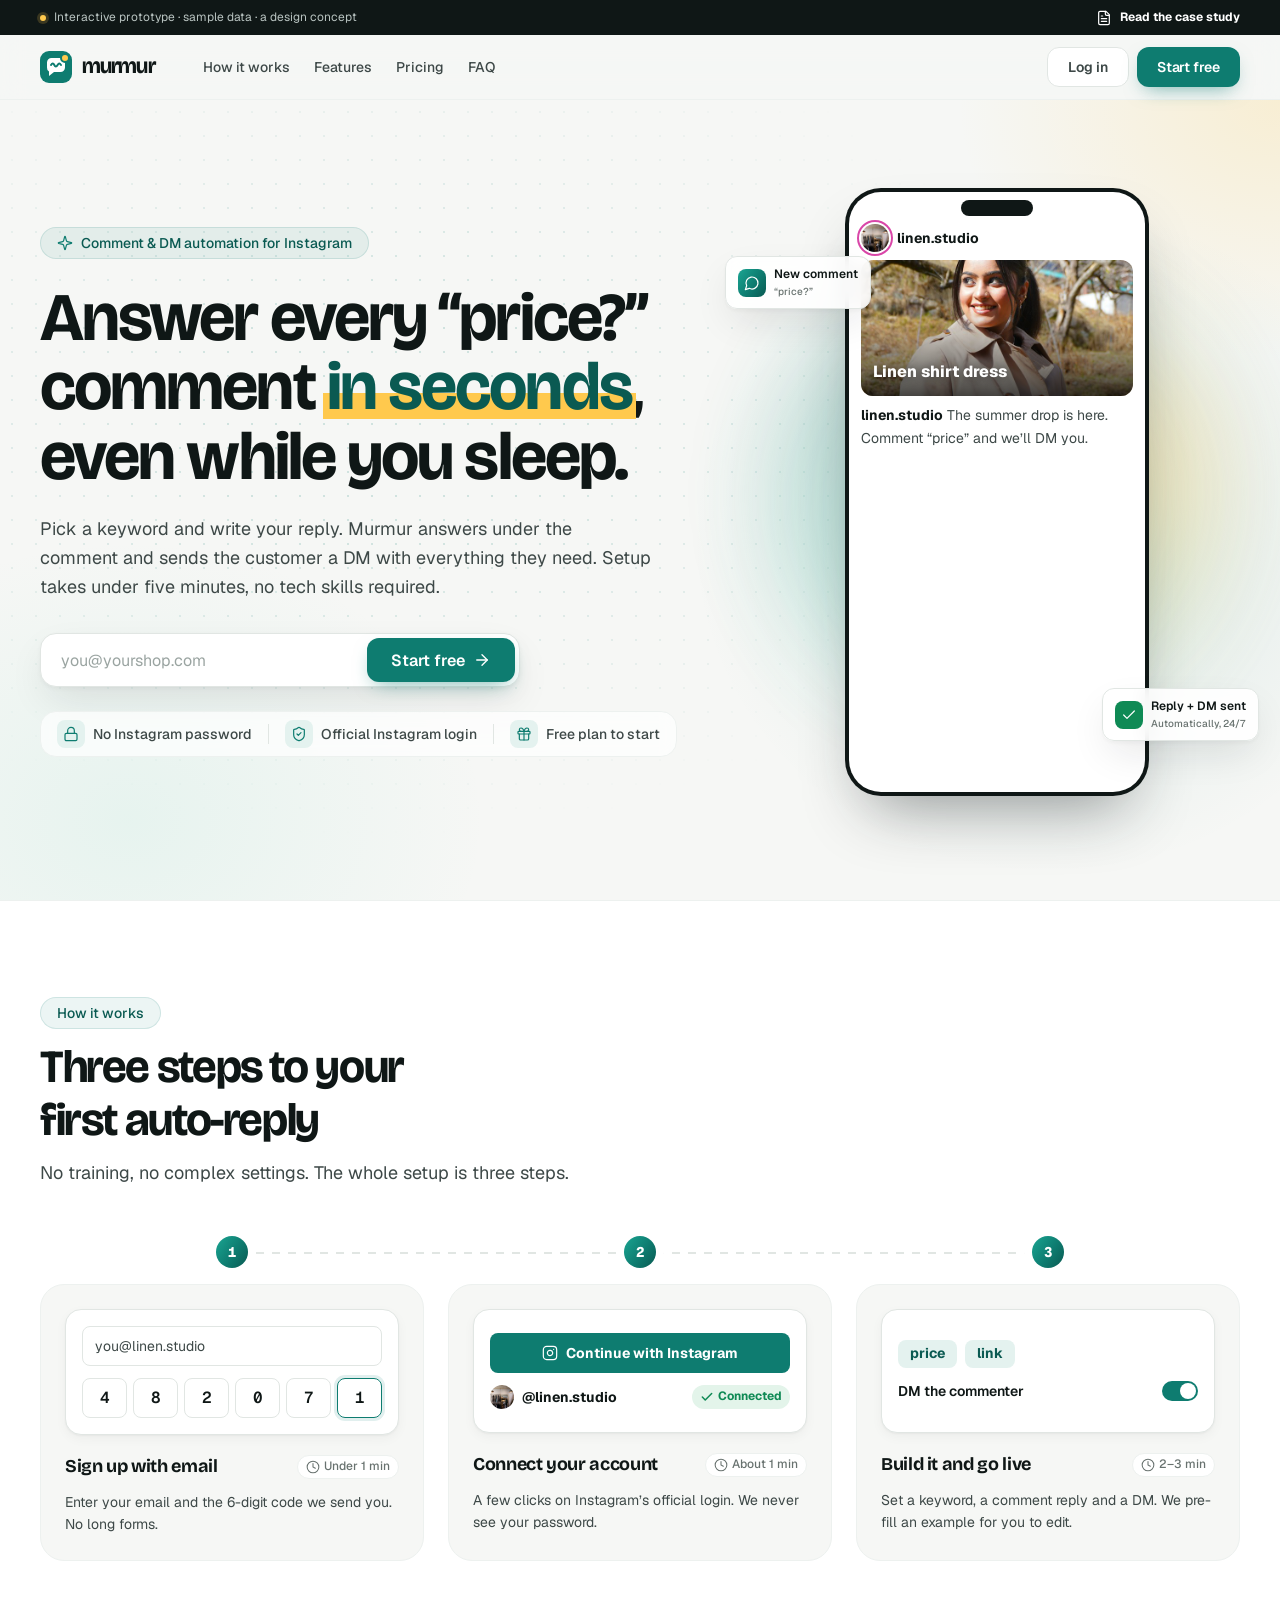
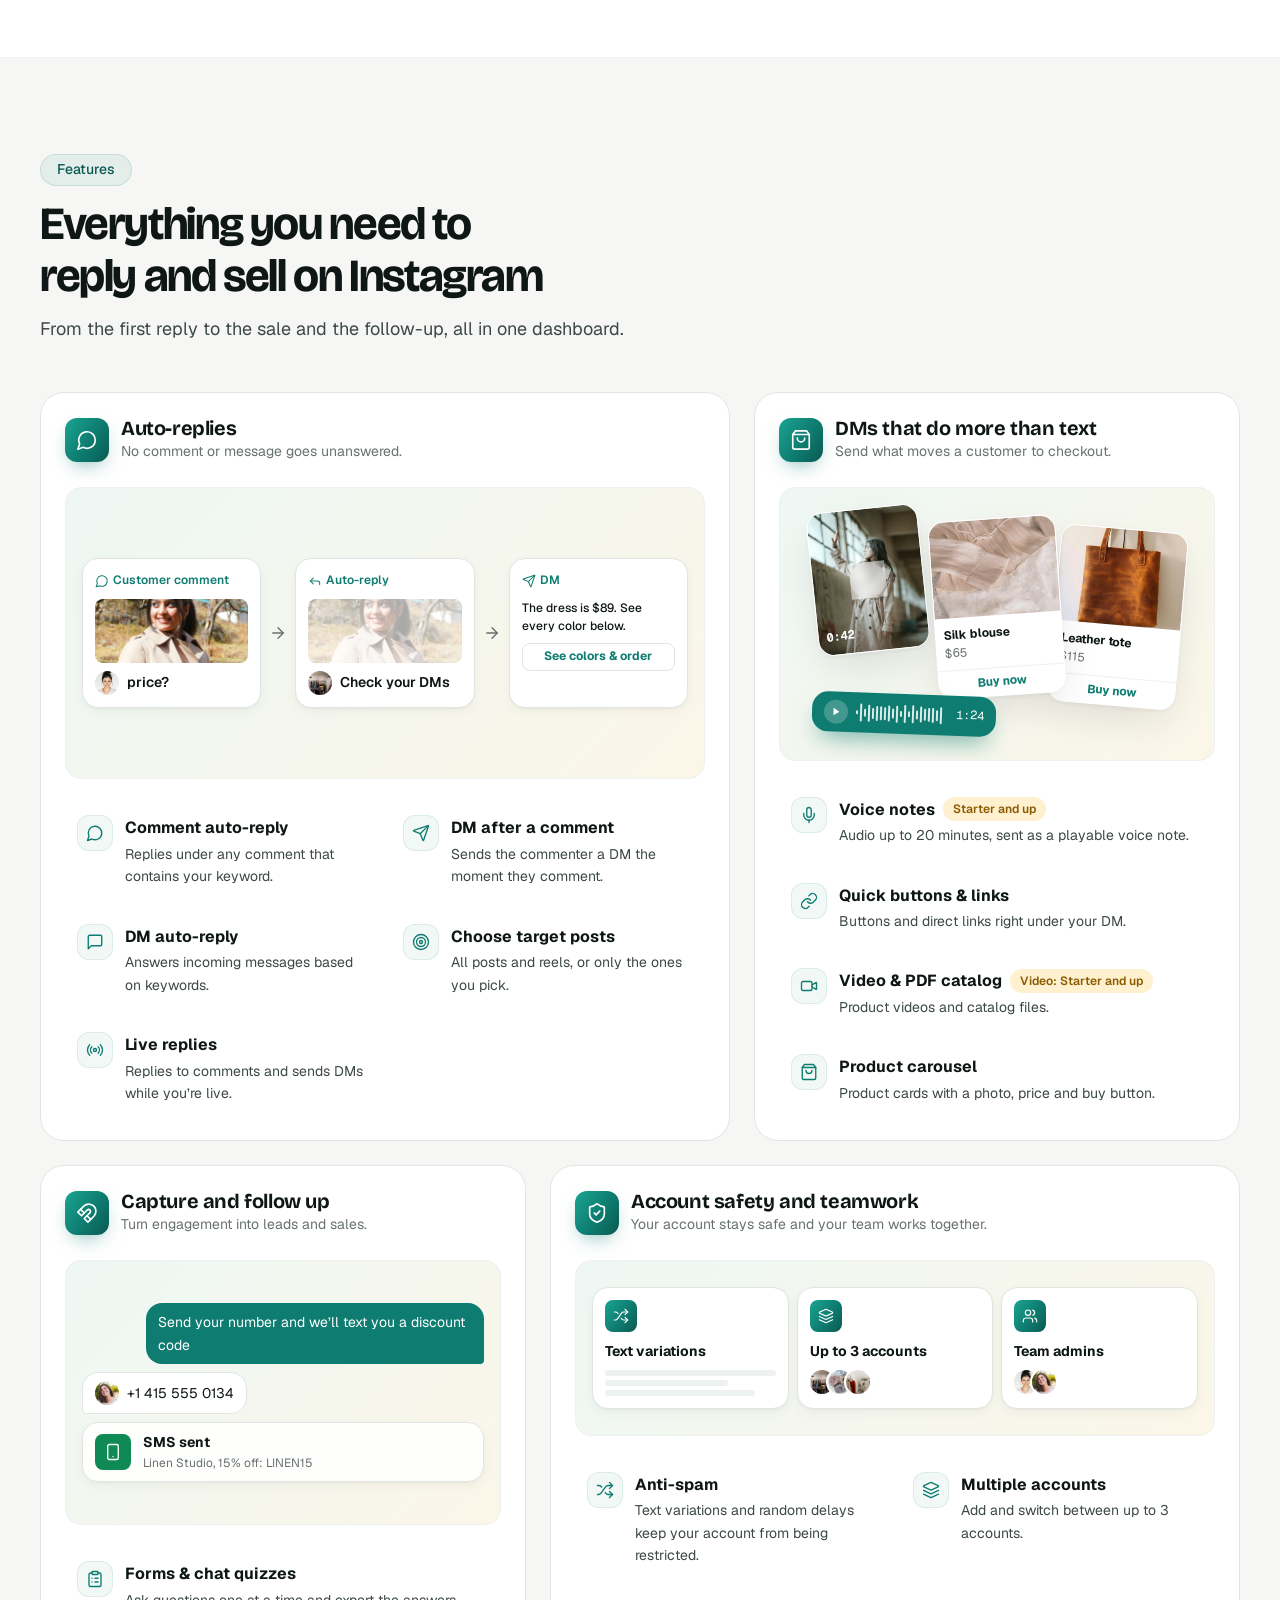
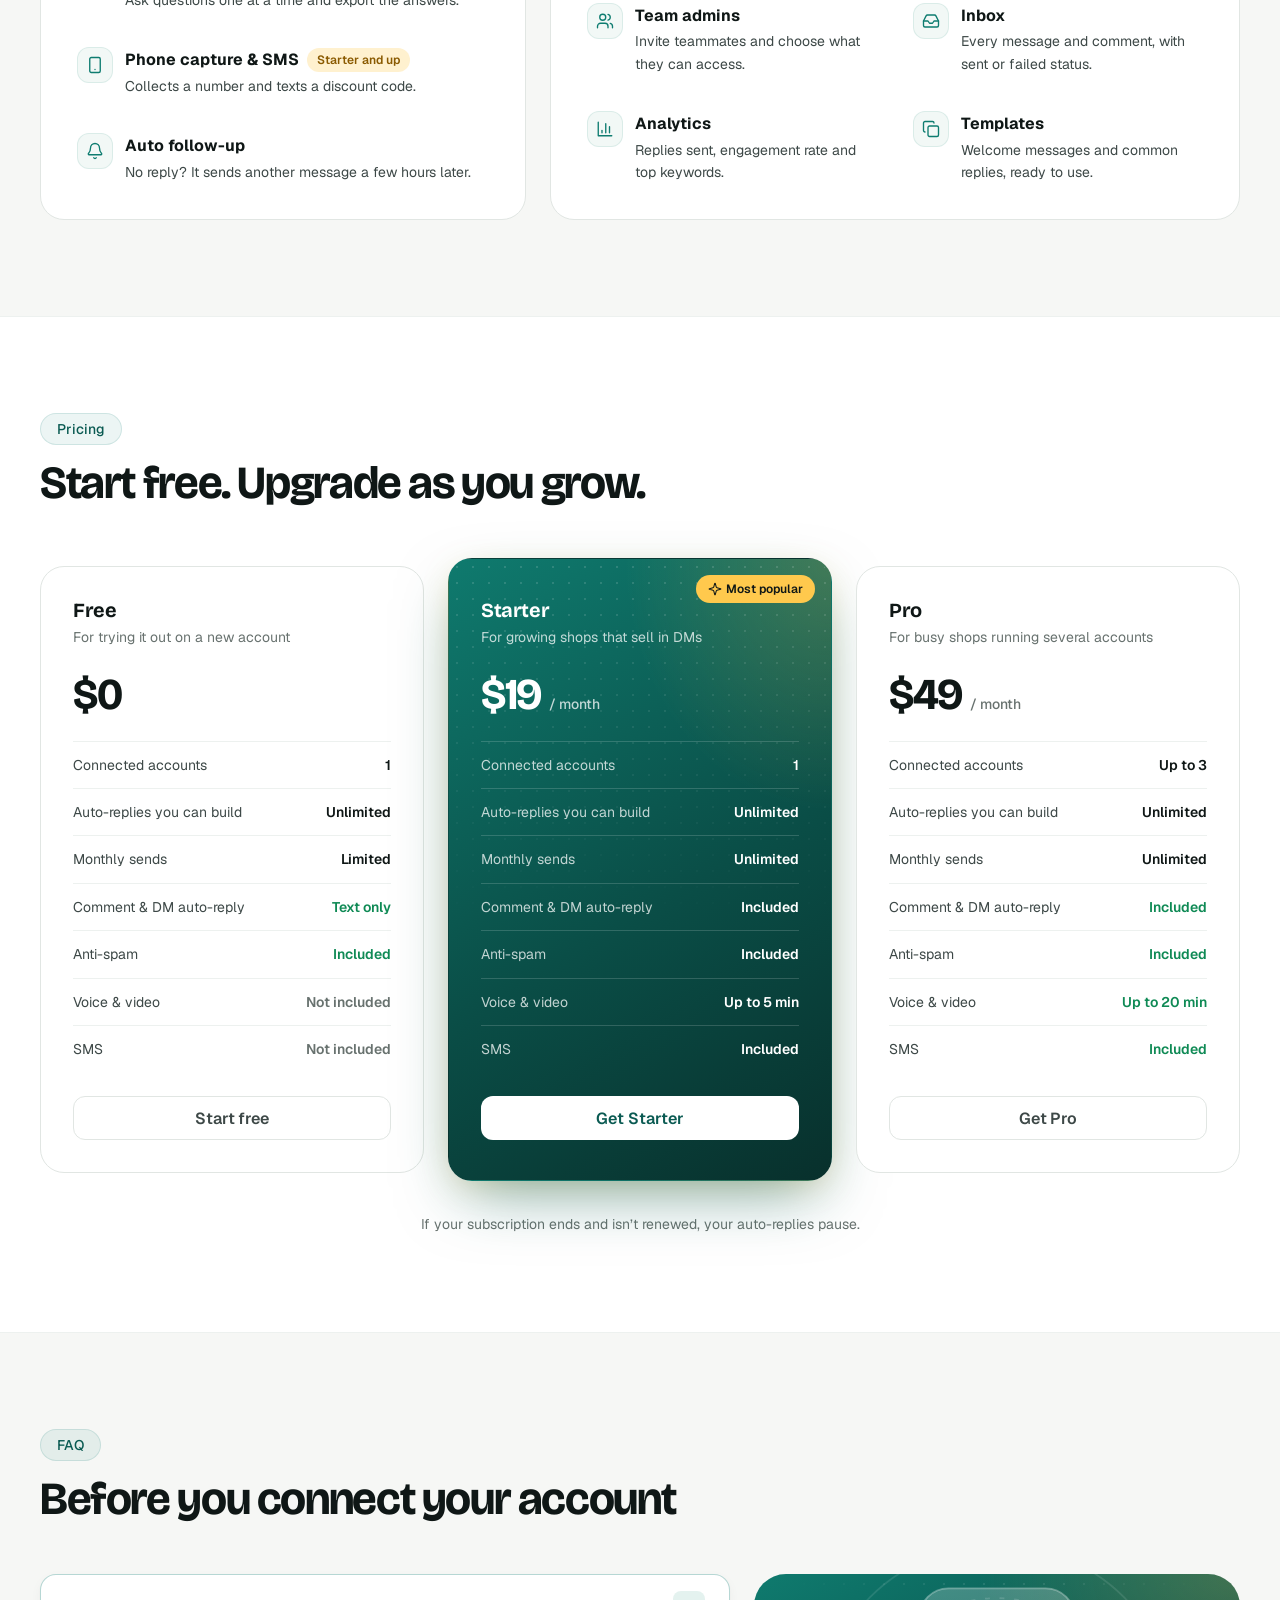
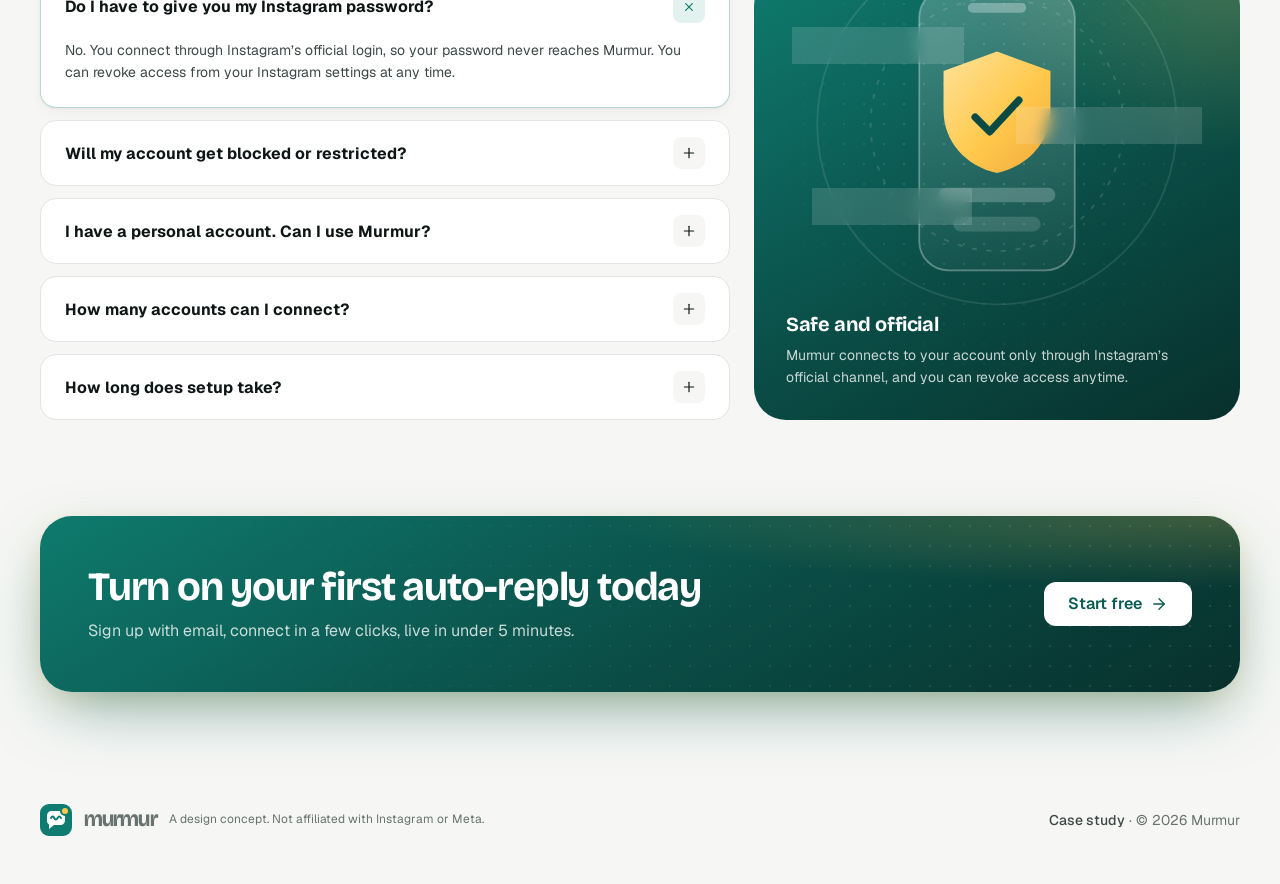
==== commit ac21d0c8: "Point links at itsrezaazizi/murmur-panel Co-Authored-By: Claude Opus 5.5 <noreply@anthropic.com> Cla" ====
--- a/index.html
+++ b/index.html
@@ -8,7 +8,7 @@
 <meta name="theme-color" content="#0E7C70">
 <meta property="og:title" content="Murmur prototype">
 <meta property="og:description" content="Murmur is a design concept for Instagram comment and DM automation: a landing page and a clickable onboarding flow, from sign-up to your first live auto-reply.">
-<meta property="og:image" content="https://itsrezaazizi.github.io/murmur/docs/og.jpg">
+<meta property="og:image" content="https://itsrezaazizi.github.io/murmur-panel/docs/og.jpg">
 <meta name="twitter:card" content="summary_large_image">
 <link rel="icon" href="[data-uri]">
 <style>
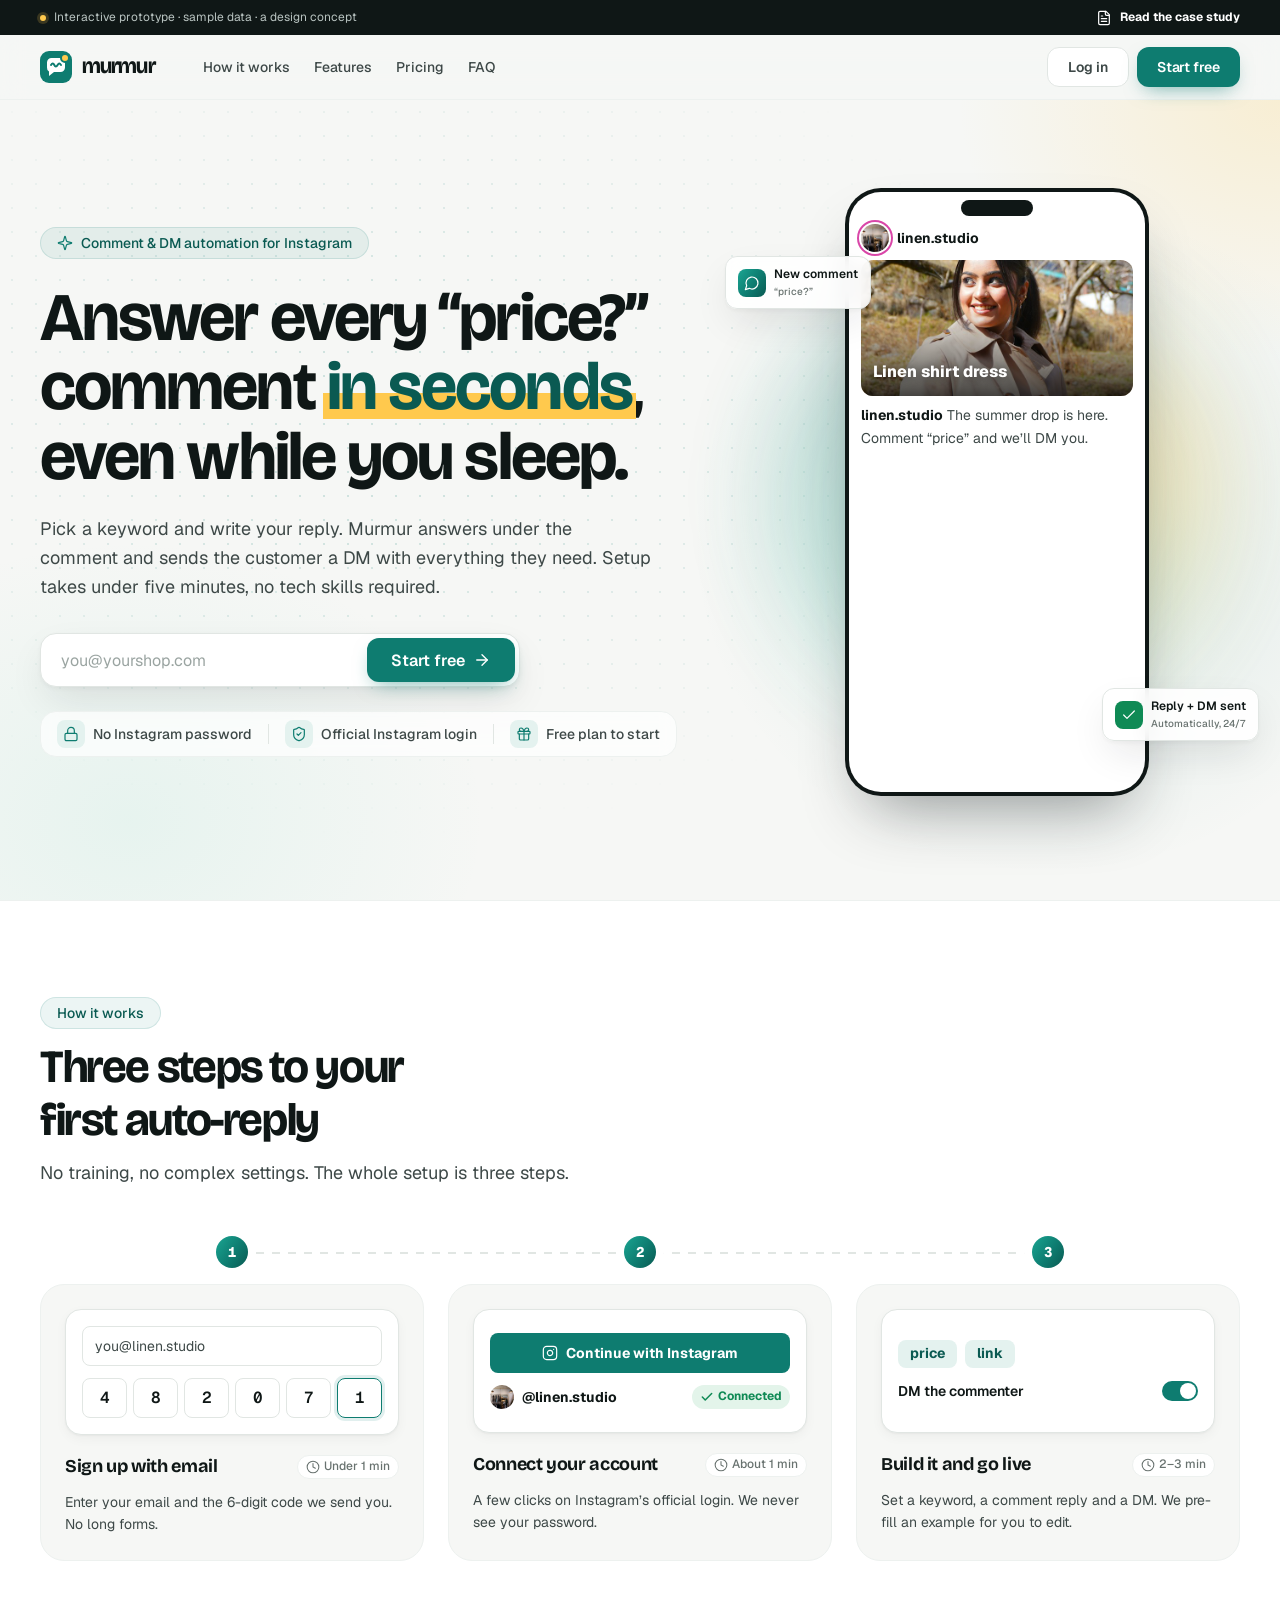
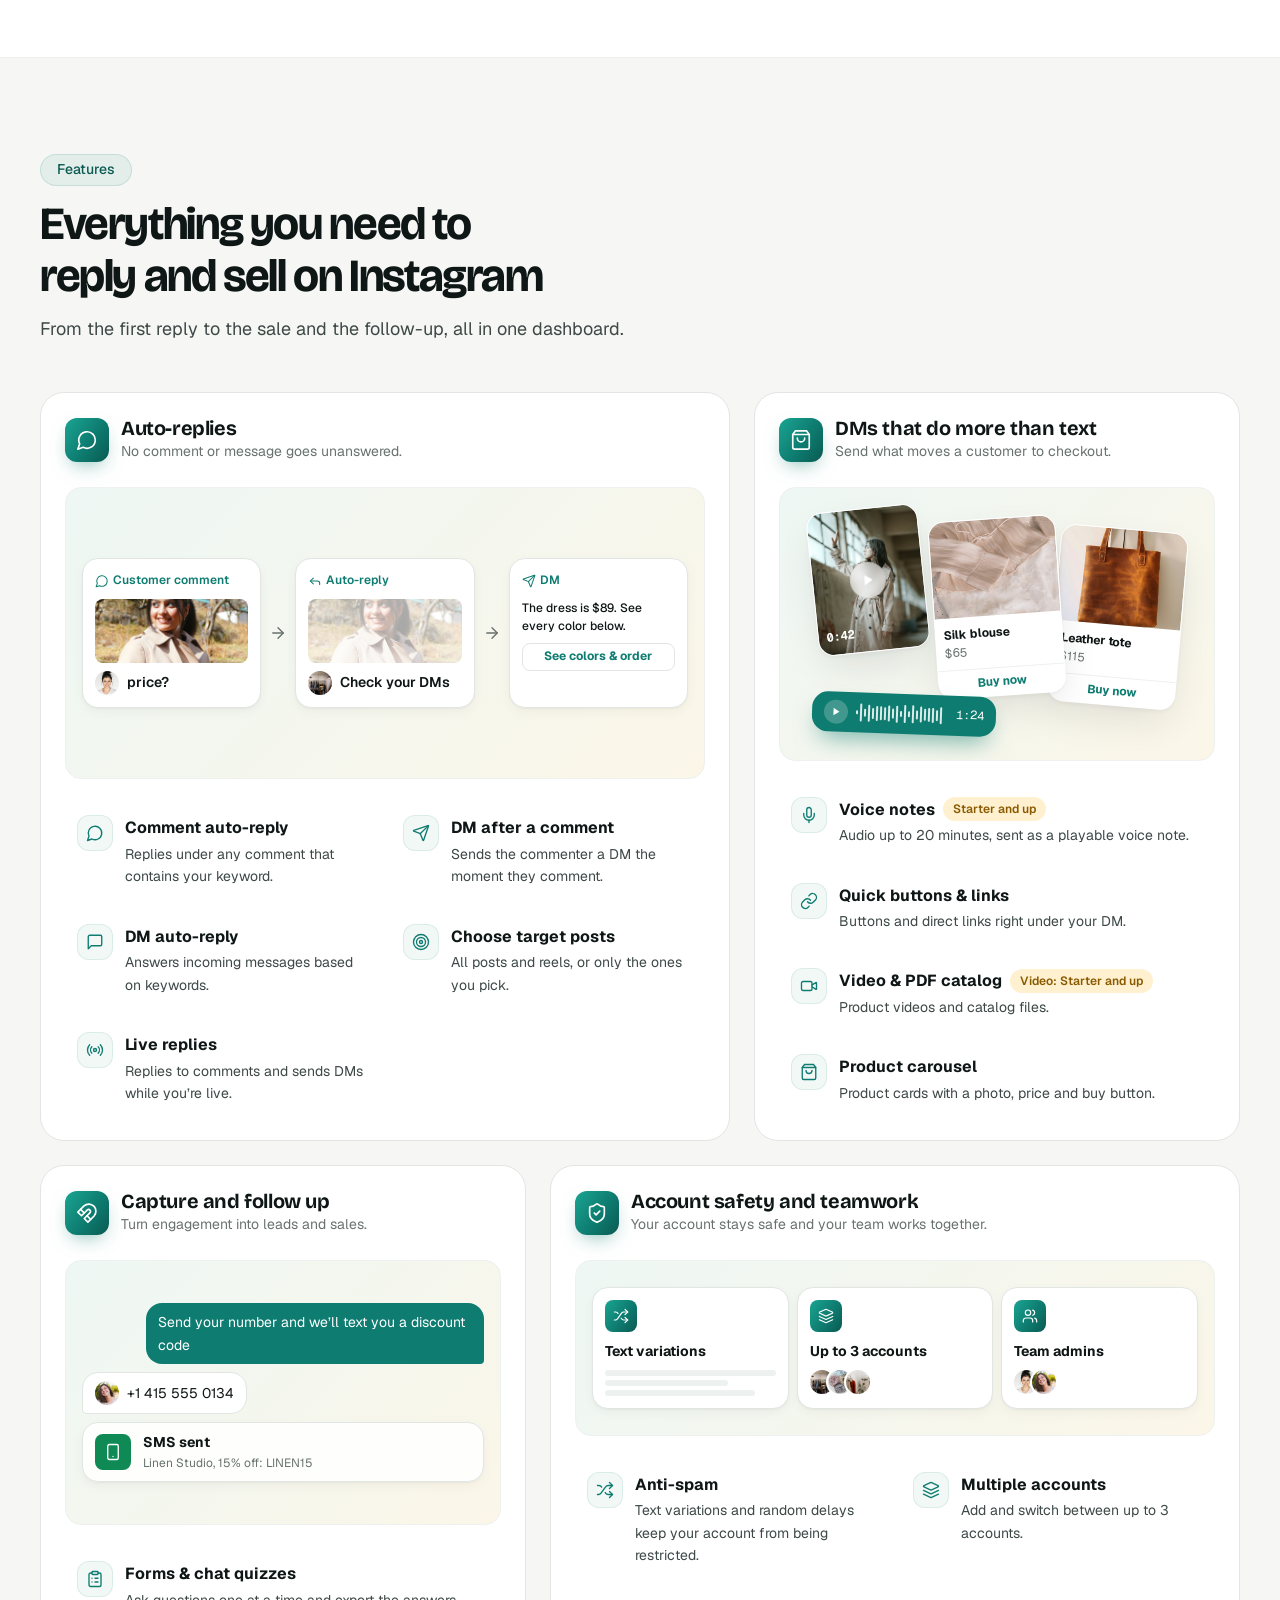
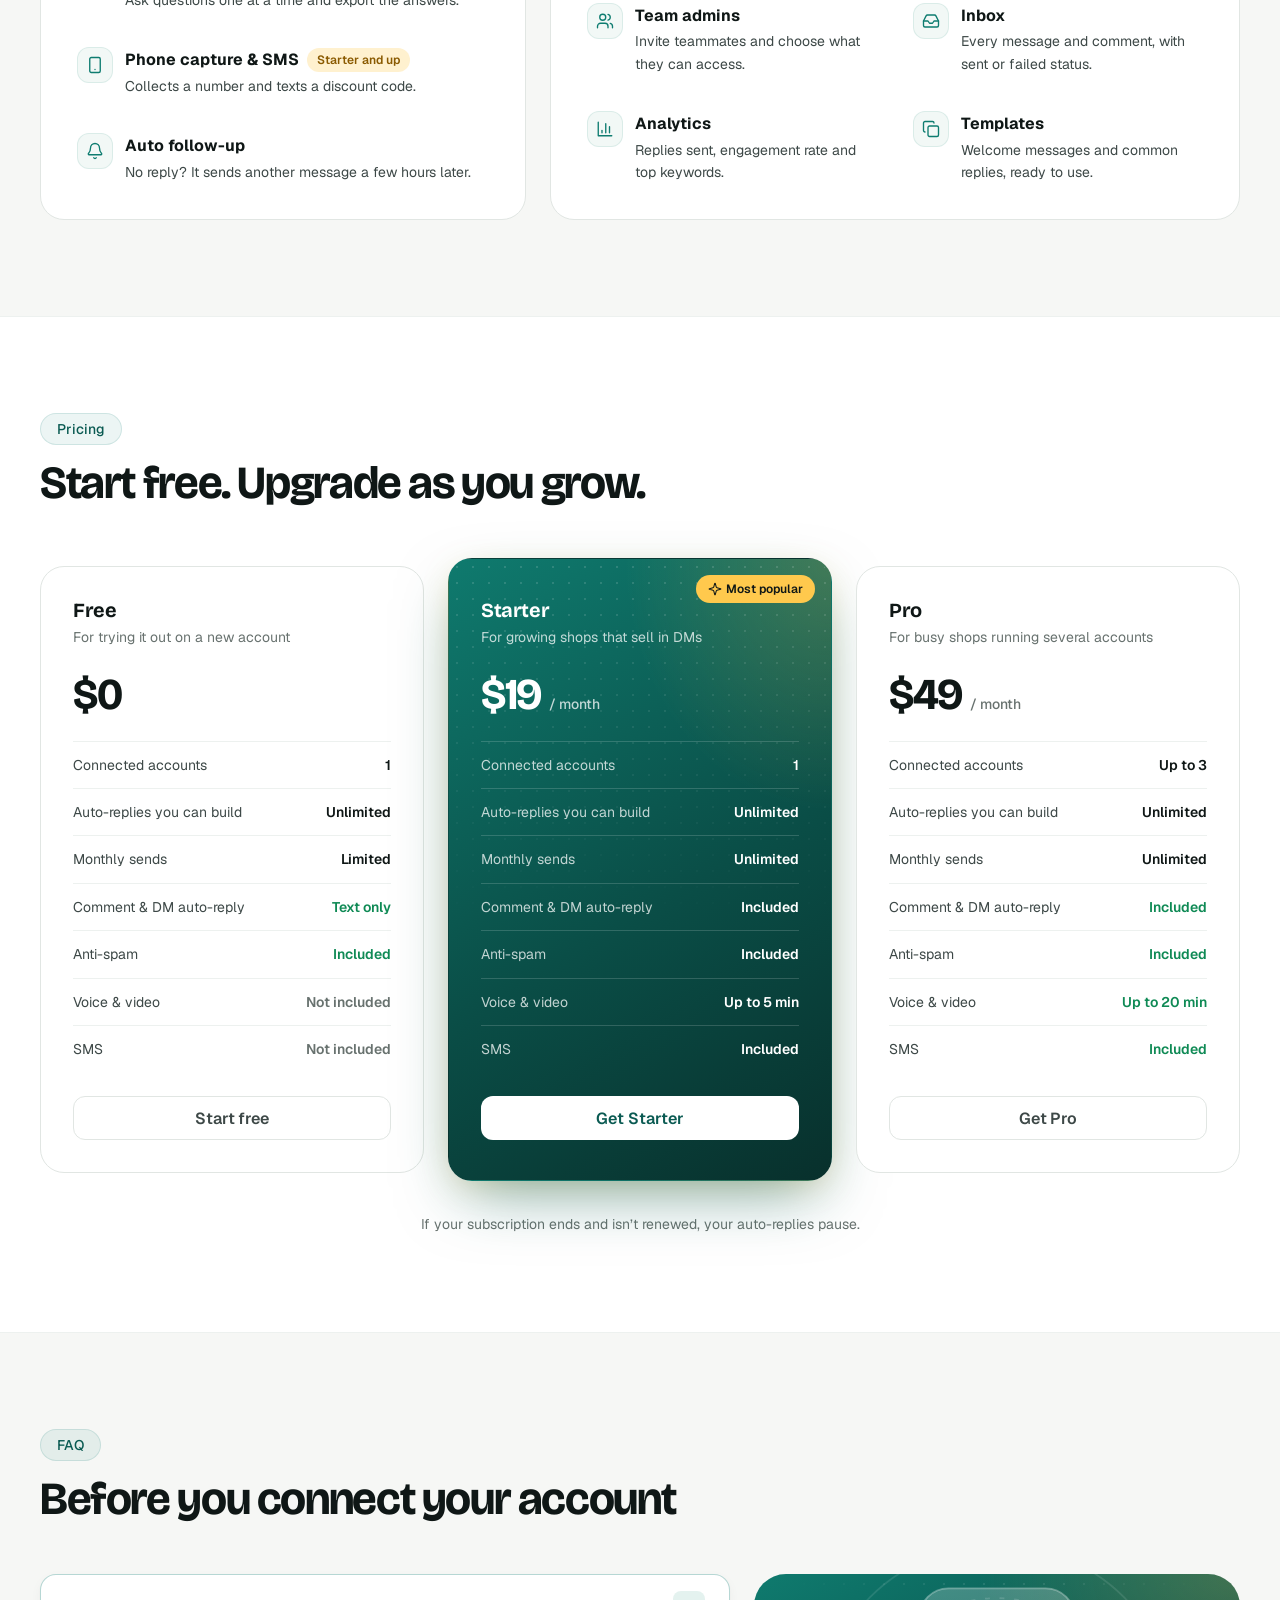
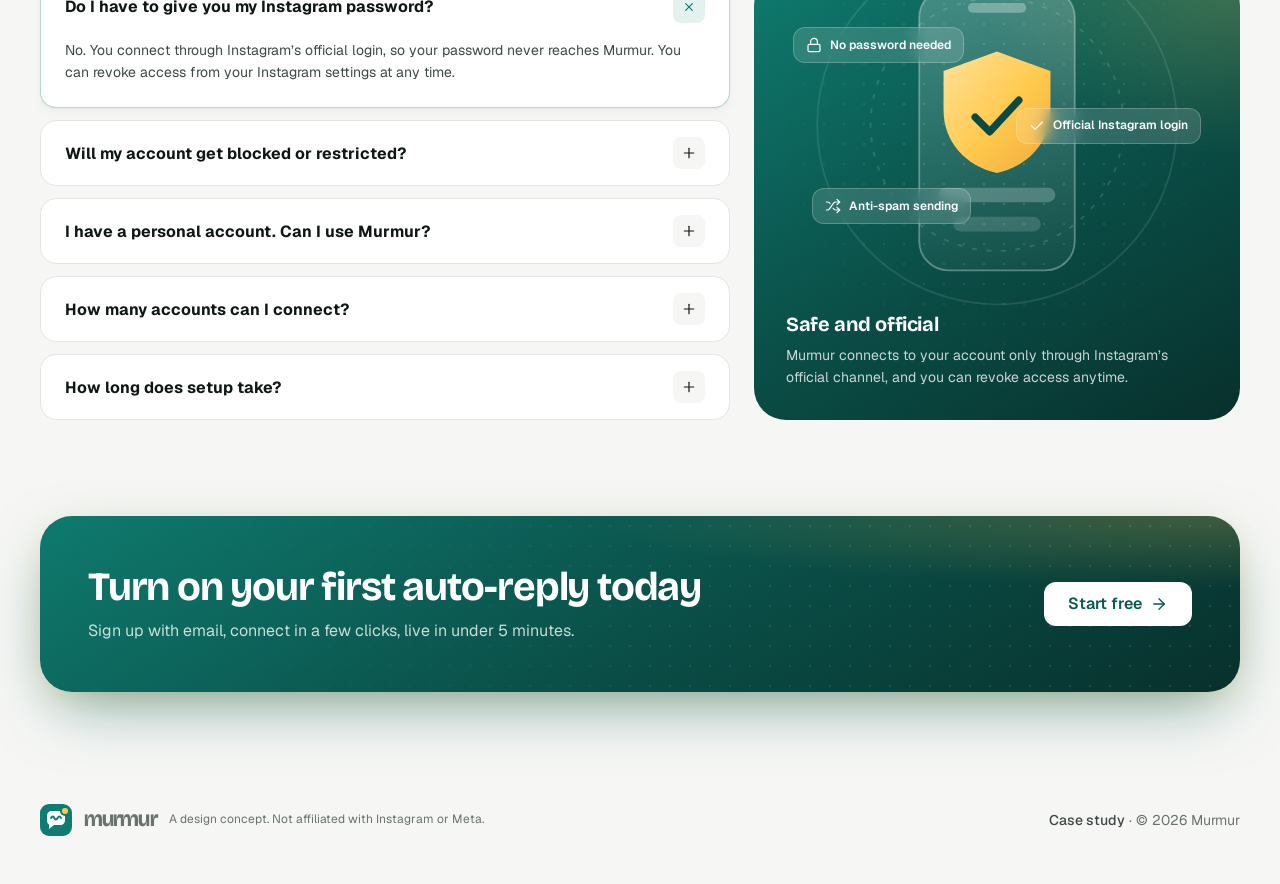
==== commit ff8d896f: "Use the repo's exact casing in Pages links Co-Authored-By: Claude Opus 5.5 <noreply@anthropic.com> C" ====
--- a/index.html
+++ b/index.html
@@ -8,7 +8,7 @@
 <meta name="theme-color" content="#0E7C70">
 <meta property="og:title" content="Murmur prototype">
 <meta property="og:description" content="Murmur is a design concept for Instagram comment and DM automation: a landing page and a clickable onboarding flow, from sign-up to your first live auto-reply.">
-<meta property="og:image" content="https://itsrezaazizi.github.io/murmur-panel/docs/og.jpg">
+<meta property="og:image" content="https://itsrezaazizi.github.io/Murmur-Panel/docs/og.jpg">
 <meta name="twitter:card" content="summary_large_image">
 <link rel="icon" href="[data-uri]">
 <style>
